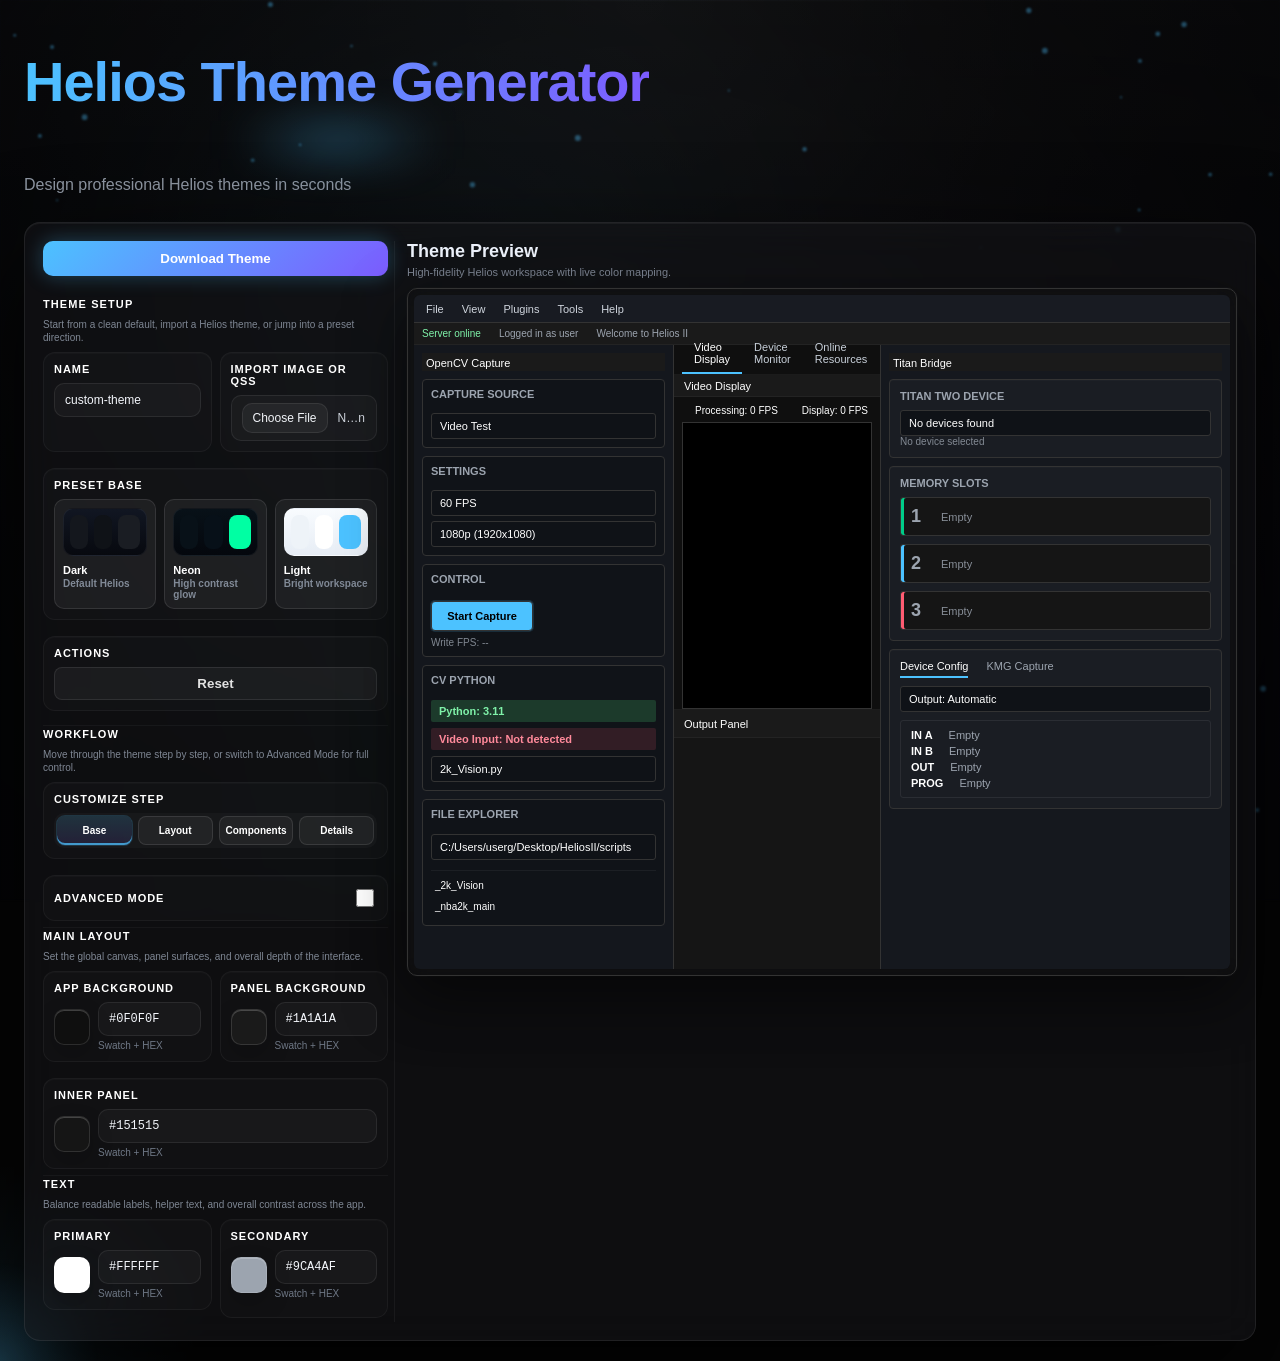
==== index.html @ c5863435 "v2" ====
<!DOCTYPE html>
<html lang="en">
  <head>
    <meta charset="UTF-8" />
    <meta name="viewport" content="width=device-width, initial-scale=1.0" />
    <title>Helios II Theme Generator</title>
    <link rel="stylesheet" href="./styles.css" />
  </head>
  <body>
    <div class="blobs">
      <div class="blob blob1"></div>
      <div class="blob blob2"></div>
      <div class="blob blob3"></div>
    </div>
    <canvas id="bg"></canvas>
    <div class="hero">
      <h1 class="main-title gradient-text">Helios Theme Generator</h1>
      <p class="subtitle hero-subtitle">Design professional Helios themes in seconds</p>
    </div>

    <div class="tool-container">
      <div class="tool-card">
        <div class="tool-layout">
          <aside class="sidebar">
            <div class="sidebar-header">
              <button id="download" class="download-btn" type="button">Download Theme</button>
            </div>

            <div class="controls">
          <section class="section setup">
            <h4>Theme Setup</h4>
            <p class="section-description">Start from a clean default, import a Helios theme, or jump into a preset direction.</p>
            <div class="section-controls">
              <div class="card">
                <label for="themeName">Name</label>
                <input type="text" id="themeName" placeholder="My Theme" />
              </div>
              <div class="card">
                <label for="qssUpload">Import Image or QSS</label>
                <input id="qssUpload" type="file" accept=".qss,.png,.jpg,.jpeg,image/png,image/jpeg" />
              </div>
              <div class="card full">
                <label>Preset Base</label>
                <div class="preset-grid">
                  <button class="preset preset-card" data-preset="dark" type="button">
                    <span class="preset-visual preset-dark">
                      <span></span><span></span><span></span>
                    </span>
                    <span class="preset-meta">
                      <strong>Dark</strong>
                      <small>Default Helios</small>
                    </span>
                  </button>
                  <button class="preset preset-card" data-preset="neon" type="button">
                    <span class="preset-visual preset-neon">
                      <span></span><span></span><span></span>
                    </span>
                    <span class="preset-meta">
                      <strong>Neon</strong>
                      <small>High contrast glow</small>
                    </span>
                  </button>
                  <button class="preset preset-card" data-preset="light" type="button">
                    <span class="preset-visual preset-light">
                      <span></span><span></span><span></span>
                    </span>
                    <span class="preset-meta">
                      <strong>Light</strong>
                      <small>Bright workspace</small>
                    </span>
                  </button>
                </div>
              </div>
              <div class="card full">
                <label>Actions</label>
                <button id="resetTheme" type="button">Reset</button>
              </div>
              <div class="card full palette-card is-hidden" id="palettePreviewCard">
                <label>Extracted Palette</label>
                <div class="palette-preview" id="palettePreview"></div>
              </div>
            </div>
          </section>

          <section class="section workflow">
            <h4>Workflow</h4>
            <p class="section-description">Move through the theme step by step, or switch to Advanced Mode for full control.</p>
            <div class="section-controls">
              <div class="card full">
                <label>Customize Step</label>
                <div class="step-tabs">
                  <button class="step-tab active" data-step="base" type="button">Base</button>
                  <button class="step-tab" data-step="layout" type="button">Layout</button>
                  <button class="step-tab" data-step="components" type="button">Components</button>
                  <button class="step-tab" data-step="details" type="button">Details</button>
                </div>
              </div>
              <div class="card full">
                <label class="toggle-label" for="advancedMode">
                  <span>Advanced Mode</span>
                  <input id="advancedMode" type="checkbox" />
                </label>
              </div>
            </div>
          </section>

          <section class="section base" data-step-group="base">
            <h4>Main Layout</h4>
            <p class="section-description">Set the global canvas, panel surfaces, and overall depth of the interface.</p>
            <div class="section-controls">
              <div class="card">
                <label for="app_bg">App Background</label>
                <input id="app_bg" type="color" data-key="app_bg" />
              </div>
              <div class="card">
                <label for="panel_bg">Panel Background</label>
                <input id="panel_bg" type="color" data-key="panel_bg" />
              </div>
              <div class="card full">
                <label for="panel_inner">Inner Panel</label>
                <input id="panel_inner" type="color" data-key="panel_inner" />
              </div>
            </div>
          </section>

          <section class="section import" data-step-group="layout">
            <h4>Top Bar</h4>
            <p class="section-description">Control the menu strip and the text tone users read first.</p>
            <div class="section-controls">
              <div class="card">
                <label for="menu_bg">Menu Background</label>
                <input id="menu_bg" type="color" data-key="menu_bg" />
              </div>
              <div class="card">
                <label for="menu_text">Menu Text</label>
                <input id="menu_text" type="color" data-key="menu_text" />
              </div>
            </div>
          </section>

          <section class="section accent" data-step-group="layout">
            <h4>Left Panel</h4>
            <p class="section-description">Tune the capture controls and utility column without changing the overall shell.</p>
            <div class="section-controls">
              <div class="card">
                <label for="left_bg">Background</label>
                <input id="left_bg" type="color" data-key="left_bg" />
              </div>
              <div class="card">
                <label for="left_section_bg">Section Background</label>
                <input id="left_section_bg" type="color" data-key="left_section_bg" />
              </div>
            </div>
          </section>

          <section class="section text" data-step-group="layout">
            <h4>Right Panel</h4>
            <p class="section-description">Refine card surfaces for device status, memory slots, and contextual panels.</p>
            <div class="section-controls">
              <div class="card">
                <label for="right_bg">Background</label>
                <input id="right_bg" type="color" data-key="right_bg" />
              </div>
              <div class="card">
                <label for="right_card_bg">Card Background</label>
                <input id="right_card_bg" type="color" data-key="right_card_bg" />
              </div>
            </div>
          </section>

          <section class="section borders" data-step-group="components">
            <h4>Tabs</h4>
            <p class="section-description">Define how the main workspace navigation behaves in idle and active states.</p>
            <div class="section-controls">
              <div class="card">
                <label for="tab_bg">Tab Background</label>
                <input id="tab_bg" type="color" data-key="tab_bg" />
              </div>
              <div class="card">
                <label for="tab_active">Active Tab</label>
                <input id="tab_active" type="color" data-key="tab_active" />
              </div>
              <div class="card full">
                <label for="tab_text">Tab Text</label>
                <input id="tab_text" type="color" data-key="tab_text" />
              </div>
            </div>
          </section>

          <section class="section theme" data-step-group="components">
            <h4>Inputs</h4>
            <p class="section-description">Style editable fields and their borders for clear hierarchy and focus.</p>
            <div class="section-controls">
              <div class="card">
                <label for="input_bg">Background</label>
                <input id="input_bg" type="color" data-key="input_bg" />
              </div>
              <div class="card">
                <label for="input_border">Border</label>
                <input id="input_border" type="color" data-key="input_border" />
              </div>
            </div>
          </section>

          <section class="section presets" data-step-group="components">
            <h4>Buttons</h4>
            <p class="section-description">Choose the primary action tone and the hover behavior users notice immediately.</p>
            <div class="section-controls">
              <div class="card">
                <label for="button_bg">Button</label>
                <input id="button_bg" type="color" data-key="button_bg" />
              </div>
              <div class="card">
                <label for="button_hover">Hover</label>
                <input id="button_hover" type="color" data-key="button_hover" />
              </div>
            </div>
          </section>

          <section class="section base" data-step-group="base">
            <h4>Text</h4>
            <p class="section-description">Balance readable labels, helper text, and overall contrast across the app.</p>
            <div class="section-controls">
              <div class="card">
                <label for="text_primary">Primary</label>
                <input id="text_primary" type="color" data-key="text_primary" />
              </div>
              <div class="card">
                <label for="text_secondary">Secondary</label>
                <input id="text_secondary" type="color" data-key="text_secondary" />
              </div>
            </div>
          </section>

          <section class="section accent" data-step-group="details">
            <h4>Status</h4>
            <p class="section-description">Set positive and warning tones for active slots, states, and system feedback.</p>
            <div class="section-controls">
              <div class="card">
                <label for="success">Success</label>
                <input id="success" type="color" data-key="success" />
              </div>
              <div class="card">
                <label for="error">Error</label>
                <input id="error" type="color" data-key="error" />
              </div>
            </div>
          </section>

          <section class="section text" data-step-group="details">
            <h4>Accent</h4>
            <p class="section-description">Drive the system glow and active emphasis with one shared accent color.</p>
            <div class="section-controls">
              <div class="card full">
                <label for="accent">Accent</label>
                <input id="accent" type="color" data-key="accent" />
              </div>
            </div>
          </section>
            </div>
          </aside>

          <main class="preview">
            <div class="workspace" id="preview">
              <div class="workspace-inner">
                <div class="workspace-header">
                  <h2>Theme Preview</h2>
                  <p>High-fidelity Helios workspace with live color mapping.</p>
                </div>

                <section class="preview-card">
                  <div class="helios-app">
                    <div class="menu-bar">
                      <div class="menu-items">
                        <span>File</span>
                        <span>View</span>
                        <span>Plugins</span>
                        <span>Tools</span>
                        <span>Help</span>
                      </div>
                    </div>

                    <div class="status-strip">
                      <span class="status-online">Server online</span>
                      <span>Logged in as user</span>
                      <span>Welcome to Helios II</span>
                    </div>

                    <div class="helios-body">
                      <div class="left-panel">
                        <div class="panel-title">OpenCV Capture</div>

                        <div class="section-block">
                          <label>Capture Source</label>
                          <div class="input">Video Test</div>
                        </div>

                        <div class="section-block">
                          <label>Settings</label>
                          <div class="input">60 FPS</div>
                          <div class="input">1080p (1920x1080)</div>
                        </div>

                        <div class="section-block compact-block">
                          <label>Control</label>
                          <button class="btn" type="button">Start Capture</button>
                          <div class="meta-line">Write FPS: --</div>
                        </div>

                        <div class="section-block compact-block">
                          <label>CV Python</label>
                          <div class="status-badge success-badge">Python: 3.11</div>
                          <div class="status-badge error-badge">Video Input: Not detected</div>
                          <div class="input">2k_Vision.py</div>
                        </div>

                        <div class="section-block compact-block">
                          <label>File Explorer</label>
                          <div class="input">C:/Users/userg/Desktop/HeliosII/scripts</div>
                          <div class="file-list">
                            <div class="file-item">_2k_Vision</div>
                            <div class="file-item">_nba2k_main</div>
                          </div>
                        </div>
                      </div>

                      <div class="center-panel">
                        <div class="tabs">
                          <div class="tab active">Video Display</div>
                          <div class="tab">Device Monitor</div>
                          <div class="tab">Online Resources</div>
                        </div>

                        <div class="workspace-mode">Video Display</div>

                        <div class="center-stack">
                          <div class="display-area">
                            <div class="display-metrics">
                              <span>Processing: 0 FPS</span>
                              <span>Display: 0 FPS</span>
                            </div>
                            <div class="display-canvas"></div>
                          </div>

                          <div class="output-panel">
                            <div class="output-header">Output Panel</div>
                            <div class="output-body"></div>
                          </div>
                        </div>
                      </div>

                      <div class="right-panel">
                        <div class="panel-title">Titan Bridge</div>

                        <div class="card preview-card-block bridge-card">
                          <label>Titan Two Device</label>
                          <div class="input">No devices found</div>
                          <div class="meta-line">No device selected</div>
                        </div>

                        <div class="card preview-card-block memory-card">
                          <label>Memory Slots</label>
                          <div class="slot"><strong>1</strong><span>Empty</span></div>
                          <div class="slot"><strong>2</strong><span>Empty</span></div>
                          <div class="slot"><strong>3</strong><span>Empty</span></div>
                        </div>

                        <div class="card preview-card-block config-card">
                          <div class="subtabs">
                            <span class="subtab active-subtab">Device Config</span>
                            <span class="subtab">KMG Capture</span>
                          </div>
                          <div class="input">Output: Automatic</div>
                          <div class="usb-card">
                            <div class="usb-row"><strong>IN A</strong><span>Empty</span></div>
                            <div class="usb-row"><strong>IN B</strong><span>Empty</span></div>
                            <div class="usb-row"><strong>OUT</strong><span>Empty</span></div>
                            <div class="usb-row"><strong>PROG</strong><span>Empty</span></div>
                          </div>
                        </div>
                      </div>
                    </div>
                  </div>
                </section>
              </div>
            </div>
          </main>
        </div>
      </div>
    </div>
    <div id="toast">Theme Exported ✅</div>

    <script src="./app.js"></script>
  </body>
</html>
---- styles.css ----
@font-face {
  font-family: "Basique";
  src: url("./Basique.woff2") format("woff2");
  font-weight: normal;
  font-style: normal;
}

:root {
  --accent: #4cc2ff;
  --tool-height: calc(100vh - 160px);
}

* {
  box-sizing: border-box;
  transition: all 0.2s ease;
}

html {
  scrollbar-width: thin;
  scrollbar-color: rgba(255, 255, 255, 0.14) transparent;
}

body::-webkit-scrollbar {
  width: 8px;
}

body::-webkit-scrollbar-track {
  background: transparent;
}

body::-webkit-scrollbar-thumb {
  background: rgba(255, 255, 255, 0.12);
  border-radius: 999px;
}

body {
  margin: 0;
  font-family: Inter, "Segoe UI", sans-serif;
  background: radial-gradient(circle at top, #0d0f14, #050507);
  color: #ffffff;
  min-height: 100vh;
  overflow-x: hidden;
  overflow-y: auto;
}

body::before {
  content: "";
  position: fixed;
  inset: 0;
  background: linear-gradient(180deg, rgba(255, 255, 255, 0.02), transparent 28%);
  pointer-events: none;
  z-index: -3;
}

body::after {
  content: "";
  position: fixed;
  inset: 0;
  background:
    radial-gradient(circle at center, transparent 42%, rgba(3, 5, 10, 0.28) 100%),
    radial-gradient(circle at top, rgba(255, 255, 255, 0.03), transparent 36%);
  pointer-events: none;
  z-index: -3;
}

.blobs {
  position: fixed;
  top: 0;
  left: 0;
  width: 100%;
  height: 100%;
  z-index: -2;
  overflow: hidden;
}

.blob {
  position: absolute;
  width: 400px;
  height: 400px;
  border-radius: 50%;
  filter: blur(160px);
  opacity: 0.2;
  mix-blend-mode: screen;
}

.blob1 {
  background: var(--accent);
  top: 10%;
  left: 20%;
  animation: float 18s ease-in-out infinite, pulse 12s ease-in-out infinite;
}

.blob2 {
  background: #7c5cff;
  top: 50%;
  left: 60%;
  animation: float 22s ease-in-out infinite, pulse 14s ease-in-out infinite;
}

.blob3 {
  background: #00ffa3;
  top: 70%;
  left: 30%;
  animation: float 26s ease-in-out infinite, pulse 16s ease-in-out infinite;
}

#bg {
  position: fixed;
  top: 0;
  left: 0;
  width: 100%;
  height: 100%;
  z-index: -1;
  background: #050507;
  filter: blur(1px);
  opacity: 0.6;
}

@keyframes float {
  0% {
    transform: translate(0px, 0px) scale(1);
  }
  50% {
    transform: translate(50px, -40px) scale(1.1);
  }
  100% {
    transform: translate(0px, 0px) scale(1);
  }
}

@keyframes pulse {
  0%,
  100% {
    opacity: 0.16;
  }
  50% {
    opacity: 0.24;
  }
}

.hero {
  text-align: left;
  max-width: none;
  margin: 0;
  padding: 54px 24px 16px;
}

.hero-subtitle {
  max-width: 620px;
  margin: 12px 0 0;
  color: #8f97a3;
  font-size: 16px;
  line-height: 1.65;
}

.tool-container {
  display: flex;
  justify-content: flex-start;
  padding: 8px 24px 20px;
}

.tool-card {
  width: calc(100vw - 48px);
  min-height: var(--tool-height);
  max-height: none;
  border-radius: 16px;
  background: rgba(20, 20, 24, 0.6);
  border: 1px solid rgba(255, 255, 255, 0.08);
  box-shadow:
    0 40px 100px rgba(0, 0, 0, 0.8),
    inset 0 1px 0 rgba(255, 255, 255, 0.05);
  backdrop-filter: blur(20px);
  padding: 18px;
  animation: fadeIn 0.8s ease;
  overflow: visible;
}

.tool-layout {
  display: grid;
  grid-template-columns: 352px 1fr;
  gap: 12px;
  height: 100%;
  align-items: stretch;
}

.sidebar {
  min-width: 0;
  padding: 0 6px 0 0;
  background: transparent;
  border-right: 1px solid rgba(255, 255, 255, 0.05);
  display: flex;
  flex-direction: column;
  gap: 10px;
  transition: opacity 0.25s ease;
  min-height: 0;
  overflow: visible;
  padding-bottom: 4px;
}

.controls {
  display: grid;
  grid-template-columns: 1fr 1fr;
  gap: 6px;
  align-content: start;
  min-height: 0;
  grid-auto-rows: min-content;
}

.section {
  display: flex;
  flex-direction: column;
  grid-column: span 2;
  margin-bottom: 0;
  animation: sectionEnter 0.22s ease;
  padding-top: 2px;
  border-top: 1px solid rgba(255, 255, 255, 0.045);
}

.section:first-child {
  border-top: none;
  padding-top: 0;
}

.section h4 {
  margin: 0 0 8px;
  font-size: 11px;
  font-weight: 600;
  text-transform: uppercase;
  letter-spacing: 0.1em;
  color: #ffffff;
}

.section-description {
  margin: 0 0 8px;
  color: #7f8794;
  font-size: 10px;
  line-height: 1.3;
}

.section.import h4 {
  color: #ffffff;
}

.section.base h4 {
  color: #ffffff;
}

.section.accent h4 {
  color: #ffffff;
}

.section.text h4 {
  color: #ffffff;
}

.section.borders h4 {
  color: #ffffff;
}

.section.theme h4 {
  color: #ffffff;
}

.section.presets h4 {
  color: #ffffff;
}

.section.setup h4 {
  color: #ffffff;
}

.section.workflow h4 {
  color: #ffffff;
}

.card {
  position: relative;
  background: rgba(255, 255, 255, 0.02);
  border: 1px solid rgba(255, 255, 255, 0.045);
  border-radius: 12px;
  padding: 10px;
  margin-bottom: 8px;
  overflow: hidden;
  box-shadow: inset 0 1px 0 rgba(255, 255, 255, 0.02);
}

.card::after {
  content: "";
  position: absolute;
  inset: 0;
  border-radius: inherit;
  background: radial-gradient(
    circle at var(--x, 50%) var(--y, 50%),
    rgba(76, 194, 255, 0.15),
    transparent 60%
  );
  opacity: 0;
  transition: opacity 0.3s ease;
  pointer-events: none;
}

.card.full {
  grid-column: span 2;
}

.section .card:last-child {
  margin-bottom: 0;
}

.section.is-hidden {
  display: none;
}

.palette-card {
  opacity: 1;
  transform: translateY(0);
}

.palette-card.is-hidden {
  display: none;
}

.palette-card.is-visible {
  animation: paletteReveal 0.28s ease;
}

.tool-card.is-advanced .controls {
  gap: 5px;
}

.tool-card.is-advanced .section {
  grid-column: span 1;
}

.tool-card.is-advanced .section.setup,
.tool-card.is-advanced .section.workflow {
  grid-column: span 2;
}

.tool-card.is-advanced .section-description {
  display: none;
}

.tool-card.is-advanced .section-controls {
  grid-template-columns: 1fr 1fr;
  gap: 5px;
}

.tool-card.is-advanced .card {
  padding: 9px;
  margin-bottom: 8px;
}

.card:hover {
  transform: translateY(-2px);
  border-color: rgba(76, 194, 255, 0.24);
  box-shadow: 0 10px 22px rgba(0, 0, 0, 0.26);
}

.card:hover::after {
  opacity: 1;
}

label {
  display: block;
  margin-bottom: 8px;
  font-size: 11px;
  color: #ffffff;
  font-weight: 600;
  letter-spacing: 0.09em;
  text-transform: uppercase;
}

input[type="color"] {
  position: absolute;
  width: 1px;
  height: 1px;
  opacity: 0;
  pointer-events: none;
}

input[type="text"] {
  width: 100%;
  height: 34px;
  padding: 7px 10px;
  border-radius: 10px;
  border: 1px solid rgba(255, 255, 255, 0.08);
  background: rgba(255, 255, 255, 0.03);
  color: #f3f6fb;
  font-size: 12px;
  outline: none;
}

input[type="text"]::placeholder {
  color: #7c8491;
}

input:focus {
  outline: none;
  border-color: var(--accent);
  box-shadow: 0 0 0 1px rgba(76, 194, 255, 0.2), 0 0 10px rgba(76, 194, 255, 0.12);
}

input[type="file"] {
  width: 100%;
  padding: 7px 10px;
  background: rgba(255, 255, 255, 0.03);
  border: 1px solid rgba(255, 255, 255, 0.08);
  border-radius: 10px;
  color: #d1d6de;
  font-size: 12px;
}

input[type="file"]::file-selector-button {
  margin-right: 10px;
  padding: 7px 10px;
  border: 1px solid rgba(255, 255, 255, 0.08);
  border-radius: 10px;
  background: rgba(255, 255, 255, 0.05);
  color: #f1f4f8;
  cursor: pointer;
}

.color-control {
  display: grid;
  grid-template-columns: 36px minmax(0, 1fr);
  gap: 8px;
  align-items: center;
  min-height: 36px;
}

.color-trigger {
  width: 36px;
  height: 36px;
  border-radius: 10px;
  border: 1px solid rgba(255, 255, 255, 0.12);
  background: var(--swatch, #ffffff);
  box-shadow:
    inset 0 1px 0 rgba(255, 255, 255, 0.2),
    0 10px 24px rgba(0, 0, 0, 0.2);
}

.color-trigger:hover {
  transform: translateY(-1px) scale(1.03);
  box-shadow:
    inset 0 1px 0 rgba(255, 255, 255, 0.24),
    0 0 0 1px rgba(76, 194, 255, 0.22),
    0 12px 30px rgba(0, 0, 0, 0.28);
}

.color-meta {
  min-width: 0;
}

.color-hex {
  width: 100%;
  height: 34px;
  padding: 7px 10px;
  border-radius: 10px;
  border: 1px solid rgba(255, 255, 255, 0.08);
  background: rgba(255, 255, 255, 0.03);
  color: #eff3f8;
  font-size: 12px;
  font-family: "Segoe UI", monospace;
  text-transform: uppercase;
}

.color-note {
  margin-top: 4px;
  color: #6f7886;
  font-size: 10px;
}

.palette-preview {
  display: flex;
  gap: 8px;
  flex-wrap: wrap;
}

.palette-swatch {
  width: 34px;
  height: 34px;
  border-radius: 10px;
  border: 1px solid rgba(255, 255, 255, 0.1);
  box-shadow: inset 0 1px 0 rgba(255, 255, 255, 0.18);
}

.palette-swatch.accent-swatch {
  box-shadow:
    inset 0 1px 0 rgba(255, 255, 255, 0.24),
    0 0 0 1px rgba(76, 194, 255, 0.26),
    0 0 18px rgba(76, 194, 255, 0.24);
  animation: accentPulse 0.9s ease;
}

button {
  width: 100%;
  padding: 10px;
  background: rgba(255, 255, 255, 0.05);
  border: 1px solid rgba(255, 255, 255, 0.1);
  color: #ffffff;
  border-radius: 8px;
  font-weight: 600;
  cursor: pointer;
  position: relative;
  overflow: hidden;
  transition: transform 0.2s ease, box-shadow 0.2s ease, border-color 0.2s ease, filter 0.2s ease;
}

button::before {
  content: "";
  position: absolute;
  inset: 0;
  background: linear-gradient(120deg, transparent, rgba(255, 255, 255, 0.2), transparent);
  opacity: 0;
  transition: opacity 0.3s;
}

button:hover {
  border-color: var(--accent);
  box-shadow: 0 0 0 1px rgba(76, 194, 255, 0.12), 0 8px 18px rgba(0, 0, 0, 0.18);
  transform: translateY(-1px) scale(1.02);
}

button:hover::before {
  opacity: 1;
}

button:active {
  transform: scale(0.97);
}

.preset-grid {
  display: grid;
  grid-template-columns: repeat(3, minmax(0, 1fr));
  gap: 8px;
}

.step-tabs {
  display: grid;
  grid-template-columns: repeat(4, 1fr);
  gap: 6px;
  padding: 3px;
  border-radius: 10px;
  background: rgba(255, 255, 255, 0.025);
}

.step-tab {
  padding: 8px 6px;
  font-size: 10px;
  border-radius: 8px;
}

.step-tab.active {
  background: linear-gradient(180deg, rgba(76, 194, 255, 0.16), rgba(124, 92, 255, 0.12));
  border-color: rgba(76, 194, 255, 0.42);
  box-shadow:
    inset 0 -2px 0 rgba(76, 194, 255, 0.75),
    0 0 0 1px rgba(76, 194, 255, 0.18);
}

.toggle-label {
  display: flex;
  align-items: center;
  justify-content: space-between;
  gap: 12px;
  margin-bottom: 0;
}

.toggle-label input {
  width: 18px;
  height: 18px;
  accent-color: var(--accent);
}

#resetTheme {
  padding: 8px;
  opacity: 0.88;
}

.preset {
  flex: 1;
  padding: 8px;
  border-radius: 10px;
  background: rgba(255, 255, 255, 0.05);
  border: 1px solid rgba(255, 255, 255, 0.1);
  cursor: pointer;
}

.preset:hover {
  transform: scale(1.05);
  border-color: var(--accent);
}

.preset-card {
  display: flex;
  flex-direction: column;
  align-items: stretch;
  gap: 8px;
  text-align: left;
}

.preset-visual {
  display: grid;
  grid-template-columns: 18px 1fr 22px;
  gap: 6px;
  width: 100%;
  height: 48px;
  border-radius: 10px;
  padding: 6px;
  border: 1px solid rgba(255, 255, 255, 0.06);
  overflow: hidden;
}

.preset-visual span {
  border-radius: 8px;
}

.preset-dark {
  background: linear-gradient(180deg, #111622, #07090f);
}

.preset-dark span:nth-child(1) {
  background: #14171d;
}

.preset-dark span:nth-child(2) {
  background: #0f1217;
}

.preset-dark span:nth-child(3) {
  background: #1a1d23;
}

.preset-neon {
  background: linear-gradient(180deg, #081118, #04070d);
}

.preset-neon span:nth-child(1) {
  background: #081118;
}

.preset-neon span:nth-child(2) {
  background: #071018;
}

.preset-neon span:nth-child(3) {
  background: #00ffa3;
}

.preset-light {
  background: linear-gradient(180deg, #f8fbfe, #e7edf5);
}

.preset-light span:nth-child(1) {
  background: #eef3f8;
}

.preset-light span:nth-child(2) {
  background: #ffffff;
}

.preset-light span:nth-child(3) {
  background: #4cc2ff;
}

.preset-meta {
  display: flex;
  flex-direction: column;
  gap: 2px;
}

.preset-meta strong {
  font-size: 11px;
}

.preset-meta small {
  color: #818a97;
  font-size: 10px;
}

.sidebar-header {
  margin-bottom: 12px;
}

.download-btn {
  width: 100%;
  padding: 10px;
  border-radius: 10px;
  background: linear-gradient(135deg, rgba(76, 194, 255, 0.96), rgba(124, 92, 255, 0.94));
  color: #ffffff;
  font-weight: 600;
  border: none;
  cursor: pointer;
  box-shadow: 0 0 18px rgba(76, 194, 255, 0.24);
  position: relative;
}

.download-btn::before {
  content: "";
  position: absolute;
  inset: 0;
  border-radius: inherit;
  background: linear-gradient(120deg, transparent, rgba(255, 255, 255, 0.3), transparent);
  opacity: 0;
  transition: opacity 0.3s ease;
}

.download-btn::after {
  content: "";
  position: absolute;
  inset: -2px;
  background: linear-gradient(135deg, #4cc2ff, #7c5cff);
  filter: blur(12px);
  opacity: 0.4;
  z-index: -1;
}

.download-btn:hover {
  filter: brightness(1.1);
  box-shadow: 0 0 26px rgba(76, 194, 255, 0.32);
}

.download-btn:hover::before {
  opacity: 1;
}

#toast {
  position: fixed;
  right: 20px;
  bottom: 20px;
  padding: 12px 16px;
  border-radius: 12px;
  background: rgba(17, 17, 20, 0.9);
  border: 1px solid rgba(255, 255, 255, 0.1);
  color: #ffffff;
  opacity: 0;
  transform: translateY(8px) scale(0.98);
  pointer-events: none;
  z-index: 20;
  box-shadow: 0 10px 35px rgba(0, 0, 0, 0.4);
}

.cursor-glow {
  position: fixed;
  width: 200px;
  height: 200px;
  background: radial-gradient(circle, var(--accent) 0%, transparent 70%);
  opacity: 0.2;
  pointer-events: none;
  transform: translate(-50%, -50%);
  z-index: -1;
}

.spotlight {
  position: fixed;
  width: 400px;
  height: 400px;
  background: radial-gradient(circle, rgba(76, 194, 255, 0.1), transparent 70%);
  pointer-events: none;
  transform: translate(-50%, -50%);
  z-index: -1;
  mix-blend-mode: screen;
}

.main-title {
  margin: 0;
  font-family: "Basique", sans-serif;
  position: relative;
  display: inline-block;
  font-size: 56px;
  font-weight: 700;
  letter-spacing: -1px;
  line-height: 1;
  animation: fadeUp 0.8s ease;
}

.main-title::after {
  content: "";
  display: block;
  width: 200px;
  height: 40px;
  margin: 10px auto 0;
  background: radial-gradient(circle, rgba(76, 194, 255, 0.3), transparent);
  filter: blur(20px);
}

.gradient-text {
  background: linear-gradient(90deg, #4cc2ff, #7c5cff, #00ffa3, #4cc2ff);
  background-size: 300%;
  animation: gradientMove 6s linear infinite;
  -webkit-background-clip: text;
  -webkit-text-fill-color: transparent;
  background-clip: text;
  color: transparent;
}

@keyframes gradientMove {
  0% {
    background-position: 0%;
  }
  100% {
    background-position: 300%;
  }
}

.workspace {
  display: flex;
  justify-content: center;
  align-items: flex-start;
  padding: 0;
  height: auto;
}

.section-controls {
  display: grid;
  grid-template-columns: 1fr 1fr;
  gap: 8px;
}

.preview {
  min-width: 0;
  padding: 0 0 0 0;
  position: sticky;
  top: 24px;
  align-self: start;
  transition: opacity 0.25s ease;
  height: fit-content;
  min-height: 0;
}

.workspace-inner {
  width: 100%;
  height: auto;
}

.workspace-header {
  margin-bottom: 10px;
}

.workspace-header h2 {
  margin: 0;
  font-size: 18px;
  font-weight: 600;
  color: #edf2fb;
}

.workspace-header p {
  margin: 4px 0 0;
  color: #7f8795;
  font-size: 11px;
}

.preview-card {
  width: 100%;
  max-width: none;
  height: calc(100vh - 212px);
  min-height: 0;
  background: rgba(255, 255, 255, 0.02);
  border: 1px solid rgba(255, 255, 255, 0.06);
  border-radius: 10px;
  padding: 6px;
  box-shadow: 0 28px 68px rgba(0, 0, 0, 0.46), inset 0 0 0 1px rgba(255, 255, 255, 0.03);
  backdrop-filter: blur(12px);
  animation: floatCard 6s ease-in-out infinite;
  overflow: hidden;
}

.tool-card.is-hovering-sidebar .preview {
  opacity: 0.68;
}

.tool-card.is-hovering-preview .sidebar {
  opacity: 0.42;
}

.helios-app {
  display: flex;
  flex-direction: column;
  border-radius: 6px;
  overflow: hidden;
  min-height: 100%;
  height: 100%;
  transform: none;
  transform-origin: top center;
}

.menu-bar {
  height: 28px;
  display: flex;
  align-items: center;
  justify-content: flex-start;
  padding: 0 8px;
  font-size: 11px;
  border-bottom: 1px solid rgba(255, 255, 255, 0.05);
}

.menu-items {
  display: flex;
  gap: 10px;
  color: #98a0aa;
}

.menu-items span {
  border-radius: 3px;
  padding: 2px 4px;
}

.status-strip {
  height: 22px;
  display: flex;
  align-items: center;
  gap: 18px;
  padding: 0 8px;
  font-size: 10px;
  border-bottom: 1px solid rgba(255, 255, 255, 0.04);
}

.status-online {
  color: #7ff2a9;
}

.helios-body {
  display: grid;
  grid-template-columns: 260px minmax(0, 1fr) 350px;
  flex: 1;
  min-height: 0;
}

.left-panel,
.right-panel {
  width: auto;
  padding: 8px;
  display: flex;
  flex-direction: column;
  gap: 8px;
}

.center-panel {
  flex: 1;
  display: flex;
  flex-direction: column;
  min-width: 0;
  padding: 0;
}

.panel-title {
  font-size: 11px;
  padding: 4px 4px 2px;
  color: #d9dde3;
}

.section-block {
  display: flex;
  flex-direction: column;
  gap: 5px;
  transition: transform 0.2s ease, box-shadow 0.2s ease;
  border: 1px solid rgba(255, 255, 255, 0.07);
  border-radius: 4px;
  padding: 7px 7px 8px;
}

.section-block:hover {
  transform: translateY(-1px);
  box-shadow: 0 8px 18px rgba(0, 0, 0, 0.14);
}

.section-block label,
.preview-card-block label {
  font-size: 11px;
  letter-spacing: 0;
}

.preview-card-block {
  margin-bottom: 0;
  border-radius: 4px;
}

.compact-block {
  gap: 6px;
}

.tabs {
  display: flex;
  gap: 0;
  padding: 0 8px;
  margin-bottom: 0;
  height: 30px;
  align-items: end;
  border-bottom: 1px solid rgba(255, 255, 255, 0.05);
}

.tab {
  padding: 6px 12px 7px;
  border-radius: 0;
  border: none;
  font-size: 11px;
  border-bottom: 2px solid transparent;
}

.workspace-mode {
  height: 22px;
  display: flex;
  align-items: center;
  padding: 0 10px;
  font-size: 11px;
  border-bottom: 1px solid rgba(255, 255, 255, 0.04);
}

.center-stack {
  display: grid;
  grid-template-rows: minmax(0, 1fr) 260px;
  flex: 1;
  min-height: 0;
}

.display-area {
  margin: 0;
  border-radius: 0;
  background: transparent;
  border: none;
  padding: 8px 8px 0;
  display: flex;
  flex-direction: column;
  gap: 4px;
  min-height: 0;
}

.display-metrics {
  display: flex;
  justify-content: flex-end;
  gap: 24px;
  font-size: 10px;
  padding: 0 4px 2px;
}

.display-canvas {
  flex: 1;
  min-height: 0;
  border: 1px solid rgba(255, 255, 255, 0.06);
  background: #000000 !important;
}

.file-list {
  margin-top: 4px;
  border-top: 1px solid rgba(255, 255, 255, 0.05);
  padding-top: 4px;
}

.file-item {
  padding: 5px 4px;
  font-size: 10px;
  border-radius: 3px;
}

.file-item:hover {
  background: rgba(255, 255, 255, 0.04);
}

.output-panel {
  border-top: 1px solid rgba(255, 255, 255, 0.06);
  display: grid;
  grid-template-rows: 28px minmax(0, 1fr);
  min-height: 0;
}

.output-header {
  display: flex;
  align-items: center;
  padding: 0 10px;
  font-size: 11px;
  border-bottom: 1px solid rgba(255, 255, 255, 0.04);
}

.output-body {
  background: rgba(255, 255, 255, 0.045);
}

.panel {
  background: rgba(255, 255, 255, 0.03);
  border: 1px solid rgba(255, 255, 255, 0.08);
  border-radius: 10px;
  padding: 18px;
}

.panel h3 {
  margin: 0 0 10px;
  font-size: 1rem;
}

.muted {
  color: #98a0aa;
}

.btn {
  width: auto;
  margin-top: 2px;
  display: inline-flex;
  align-items: center;
  justify-content: center;
  align-self: flex-start;
  min-width: 102px;
  padding: 8px 12px;
  border-radius: 4px;
  font-size: 11px;
}

.input {
  display: block;
  width: 100%;
  margin-top: 0;
  padding: 6px 8px;
  border-radius: 3px;
  outline: none;
  font-size: 11px;
}

.slot {
  padding: 8px 10px;
  border-radius: 3px;
  font-size: 11px;
  margin-top: 8px;
  border: 1px solid rgba(255, 255, 255, 0.05);
  display: flex;
  align-items: center;
  gap: 12px;
}

.slot strong {
  font-size: 18px;
  min-width: 18px;
}

.slot span {
  opacity: 0.85;
}

.meta-line {
  font-size: 10px;
  opacity: 0.8;
}

.status-badge {
  padding: 5px 8px;
  border-radius: 2px;
  font-size: 11px;
  font-weight: 600;
}

.success-badge {
  background: rgba(86, 230, 129, 0.18);
  color: #7ff2a9;
}

.error-badge {
  background: rgba(255, 92, 114, 0.14);
  color: #ff8a9b;
}

.subtabs {
  display: flex;
  gap: 18px;
  margin-bottom: 8px;
  font-size: 11px;
}

.subtab {
  padding-bottom: 4px;
  border-bottom: 2px solid transparent;
  cursor: default;
}

.active-subtab {
  border-bottom-color: var(--accent);
}

.usb-card {
  margin-top: 8px;
  border: 1px solid rgba(255, 255, 255, 0.07);
  border-radius: 3px;
  padding: 8px 10px;
}

.usb-row {
  display: flex;
  gap: 16px;
  font-size: 11px;
  margin-bottom: 4px;
}

.usb-row:last-child {
  margin-bottom: 0;
}

.active {
  background: transparent;
  border: none;
}

@keyframes floatCard {
  0% {
    transform: translateY(0px);
  }
  50% {
    transform: translateY(-6px);
  }
  100% {
    transform: translateY(0px);
  }
}

@keyframes fadeUp {
  from {
    opacity: 0;
    transform: translateY(20px);
  }
  to {
    opacity: 1;
    transform: translateY(0);
  }
}

@keyframes fadeIn {
  from {
    opacity: 0;
    transform: translateY(30px);
  }
  to {
    opacity: 1;
    transform: translateY(0);
  }
}

@keyframes sectionEnter {
  from {
    opacity: 0;
    transform: translateY(8px);
  }
  to {
    opacity: 1;
    transform: translateY(0);
  }
}

@keyframes paletteReveal {
  from {
    opacity: 0;
    transform: translateY(8px);
  }
  to {
    opacity: 1;
    transform: translateY(0);
  }
}

@keyframes accentPulse {
  0% {
    box-shadow:
      inset 0 1px 0 rgba(255, 255, 255, 0.24),
      0 0 0 1px rgba(76, 194, 255, 0.18),
      0 0 0 rgba(76, 194, 255, 0);
  }
  100% {
    box-shadow:
      inset 0 1px 0 rgba(255, 255, 255, 0.24),
      0 0 0 1px rgba(76, 194, 255, 0.26),
      0 0 18px rgba(76, 194, 255, 0.24);
  }
}

@media (max-width: 1080px) {
  :root {
    --tool-height: auto;
  }

  .tool-container {
    padding: 18px 18px 36px;
  }

  .tool-card {
    width: 100%;
    min-height: auto;
    max-height: none;
    padding: 18px;
  }

  .tool-layout {
    grid-template-columns: 1fr;
    gap: 20px;
  }

  .preview {
    position: static;
    top: auto;
  }

  .sidebar {
    border-right: none;
    border-bottom: 1px solid rgba(255, 255, 255, 0.05);
    padding-bottom: 20px;
    overflow: visible;
  }

  .workspace {
    padding: 0;
    height: auto;
  }

  .preview-card {
    height: auto;
    min-height: 600px;
  }

  .controls {
    grid-template-columns: 1fr 1fr;
  }

  .helios-body {
    grid-template-columns: 1fr;
  }

  .center-stack {
    grid-template-rows: minmax(360px, 1fr) 220px;
  }
}

@media (max-width: 720px) {
  .hero {
    padding: 42px 16px 14px;
  }

  .main-title {
    font-size: 34px;
  }

  .hero-subtitle {
    font-size: 14px;
  }

  .tool-container {
    padding: 12px 12px 28px;
  }

  .preset-grid {
    grid-template-columns: 1fr;
  }

  .controls,
  .section-controls {
    grid-template-columns: 1fr;
  }

  .step-tabs {
    grid-template-columns: 1fr 1fr;
  }

  .section,
  .card.full {
    grid-column: span 1;
  }

  .helios-app {
    transform: none;
  }

  .helios-body {
    grid-template-columns: 1fr;
    min-height: auto;
    height: auto;
  }

  .left-panel,
  .right-panel {
    width: 100%;
  }

  .preview-card {
    animation: none;
  }

}
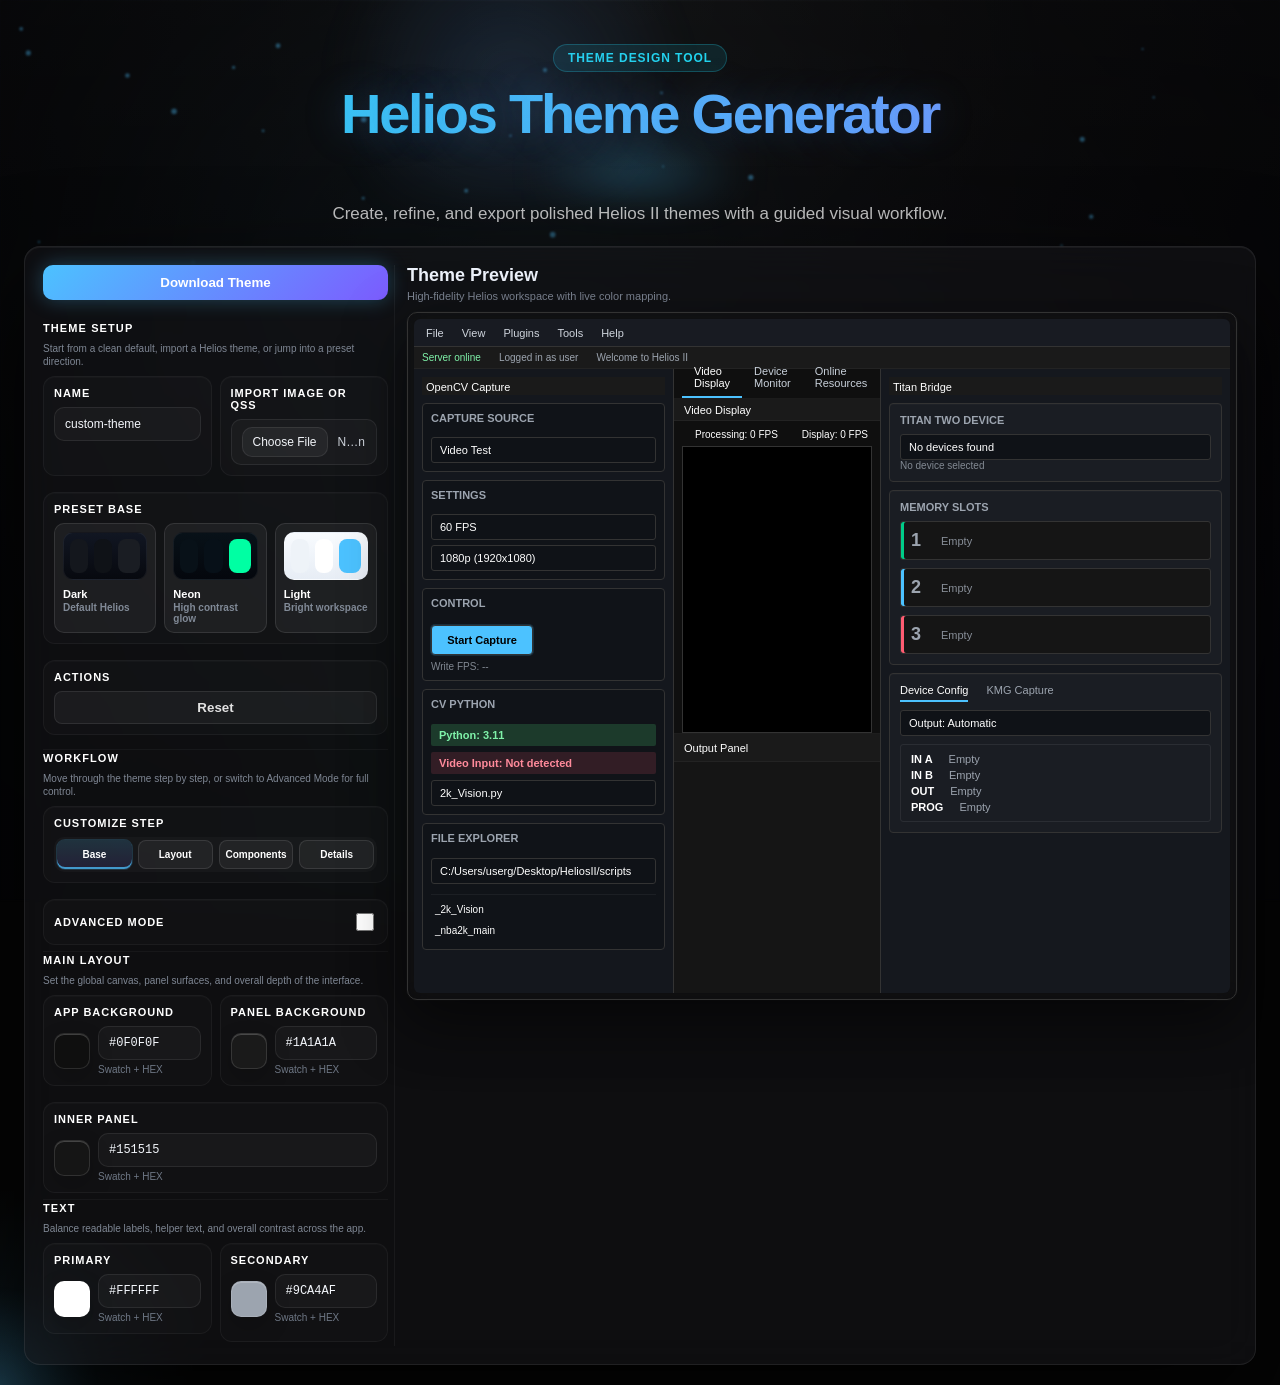
==== commit 797a5b7b: "edittt" ====
--- a/index.html
+++ b/index.html
@@ -14,8 +14,9 @@
     </div>
     <canvas id="bg"></canvas>
     <div class="hero">
+      <div class="hero-badge">Theme Design Tool</div>
       <h1 class="main-title gradient-text">Helios Theme Generator</h1>
-      <p class="subtitle hero-subtitle">Design professional Helios themes in seconds</p>
+      <p class="subtitle hero-subtitle">Create, refine, and export polished Helios II themes with a guided visual workflow.</p>
     </div>
 
     <div class="tool-container">
--- a/styles.css
+++ b/styles.css
@@ -61,6 +61,15 @@
     radial-gradient(circle at top, rgba(255, 255, 255, 0.03), transparent 36%);
   pointer-events: none;
   z-index: -3;
+}
+
+body {
+  background-image:
+    linear-gradient(rgba(255, 255, 255, 0.035) 1px, transparent 1px),
+    linear-gradient(90deg, rgba(255, 255, 255, 0.035) 1px, transparent 1px),
+    radial-gradient(circle at top, #0d0f14, #050507);
+  background-size: 140px 140px, 140px 140px, auto;
+  background-position: 0 0, 0 0, center;
 }
 
 .blobs {
@@ -139,18 +148,49 @@
 }
 
 .hero {
-  text-align: left;
-  max-width: none;
-  margin: 0;
-  padding: 54px 24px 16px;
+  text-align: center;
+  max-width: 1200px;
+  margin: 0 auto;
+  position: relative;
+  padding: 44px 24px 10px;
+}
+
+.hero::before {
+  content: "";
+  position: absolute;
+  top: -40px;
+  left: 200px;
+  width: 540px;
+  height: 240px;
+  background: radial-gradient(circle at center, rgba(96, 165, 250, 0.15), transparent 60%);
+  pointer-events: none;
+  filter: blur(18px);
 }
 
 .hero-subtitle {
-  max-width: 620px;
-  margin: 12px 0 0;
-  color: #8f97a3;
-  font-size: 16px;
+  max-width: 700px;
+  margin: 8px auto 0;
+  color: rgba(255, 255, 255, 0.75);
+  font-size: 17px;
   line-height: 1.65;
+  animation: fadeUp 0.8s ease 0.1s both;
+}
+
+.hero-badge {
+  display: inline-flex;
+  align-items: center;
+  justify-content: center;
+  margin: 0 auto 14px;
+  padding: 6px 14px;
+  border-radius: 999px;
+  background: rgba(34, 211, 238, 0.1);
+  border: 1px solid rgba(34, 211, 238, 0.25);
+  color: #22d3ee;
+  font-size: 12px;
+  font-weight: 600;
+  letter-spacing: 0.08em;
+  text-transform: uppercase;
+  animation: fadeUp 0.8s ease;
 }
 
 .tool-container {
@@ -767,12 +807,13 @@
   margin: 0;
   font-family: "Basique", sans-serif;
   position: relative;
-  display: inline-block;
+  display: block;
   font-size: 56px;
-  font-weight: 700;
-  letter-spacing: -1px;
+  font-weight: 900;
+  letter-spacing: -0.04em;
   line-height: 1;
   animation: fadeUp 0.8s ease;
+  text-shadow: 0 0 40px rgba(96, 165, 250, 0.25);
 }
 
 .main-title::after {
@@ -786,8 +827,8 @@
 }
 
 .gradient-text {
-  background: linear-gradient(90deg, #4cc2ff, #7c5cff, #00ffa3, #4cc2ff);
-  background-size: 300%;
+  background: linear-gradient(90deg, #22d3ee, #60a5fa, #a855f7, #22d3ee);
+  background-size: 200% auto;
   animation: gradientMove 6s linear infinite;
   -webkit-background-clip: text;
   -webkit-text-fill-color: transparent;
@@ -800,7 +841,7 @@
     background-position: 0%;
   }
   100% {
-    background-position: 300%;
+    background-position: 200% center;
   }
 }
 
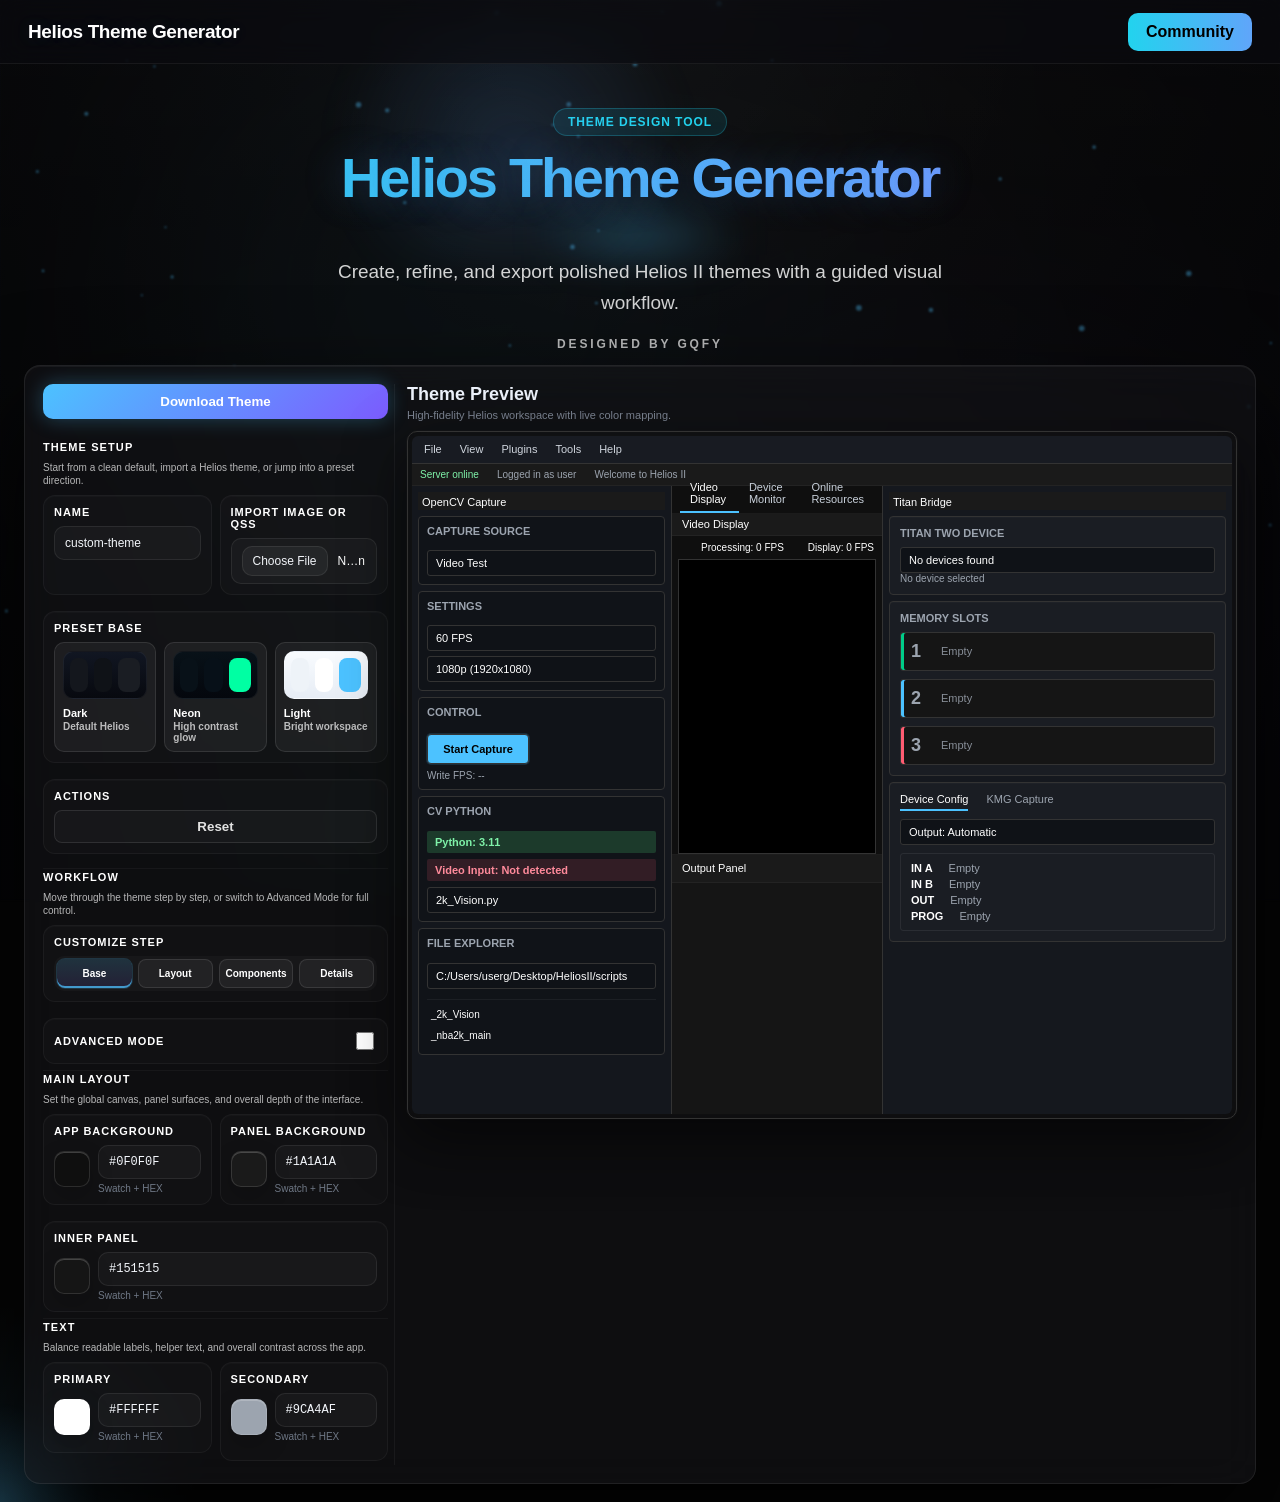
==== commit 0d8b4970: "fixwes" ====
--- a/index.html
+++ b/index.html
@@ -4,6 +4,10 @@
     <meta charset="UTF-8" />
     <meta name="viewport" content="width=device-width, initial-scale=1.0" />
     <title>Helios II Theme Generator</title>
+    <link rel="icon" type="image/png" href="./themegen.png" />
+    <link rel="shortcut icon" href="./themegen.png" />
+    <link rel="icon" type="image/png" sizes="32x32" href="./themegen.png" />
+    <link rel="icon" type="image/png" sizes="16x16" href="./themegen.png" />
     <link rel="stylesheet" href="./styles.css" />
   </head>
   <body>
@@ -13,10 +17,15 @@
       <div class="blob blob3"></div>
     </div>
     <canvas id="bg"></canvas>
+    <nav class="top-nav">
+      <div class="top-nav-title">Helios Theme Generator</div>
+      <a class="top-nav-button" href="https://discord.gg/inputsense" target="_blank" rel="noreferrer">Community</a>
+    </nav>
     <div class="hero">
       <div class="hero-badge">Theme Design Tool</div>
       <h1 class="main-title gradient-text">Helios Theme Generator</h1>
       <p class="subtitle hero-subtitle">Create, refine, and export polished Helios II themes with a guided visual workflow.</p>
+      <div class="hero-credit">Designed by GQFY</div>
     </div>
 
     <div class="tool-container">
--- a/styles.css
+++ b/styles.css
@@ -61,6 +61,47 @@
     radial-gradient(circle at top, rgba(255, 255, 255, 0.03), transparent 36%);
   pointer-events: none;
   z-index: -3;
+}
+
+.top-nav {
+  position: sticky;
+  top: 0;
+  z-index: 100;
+  display: flex;
+  justify-content: space-between;
+  align-items: center;
+  height: 64px;
+  padding: 0 28px;
+  background: rgba(10, 10, 15, 0.6);
+  backdrop-filter: blur(12px);
+  border-bottom: 1px solid rgba(255, 255, 255, 0.06);
+  animation: fadeIn 0.8s ease;
+}
+
+.top-nav-title {
+  font-size: 19px;
+  font-weight: 800;
+  color: #ffffff;
+  letter-spacing: -0.02em;
+  text-shadow: 0 0 18px rgba(96, 165, 250, 0.12);
+}
+
+.top-nav-button {
+  display: inline-flex;
+  align-items: center;
+  justify-content: center;
+  background: linear-gradient(90deg, #22d3ee, #60a5fa);
+  color: #000000;
+  padding: 10px 18px;
+  border-radius: 10px;
+  font-weight: 600;
+  text-decoration: none;
+  transition: transform 0.2s ease, box-shadow 0.2s ease, filter 0.2s ease;
+}
+
+.top-nav-button:hover {
+  transform: scale(1.03);
+  box-shadow: 0 0 20px rgba(96, 165, 250, 0.4);
 }
 
 body {
@@ -168,12 +209,22 @@
 }
 
 .hero-subtitle {
-  max-width: 700px;
-  margin: 8px auto 0;
-  color: rgba(255, 255, 255, 0.75);
-  font-size: 17px;
+  max-width: 640px;
+  margin: 0 auto 0;
+  color: rgba(255, 255, 255, 0.82);
+  font-size: 19px;
   line-height: 1.65;
   animation: fadeUp 0.8s ease 0.1s both;
+}
+
+.hero-credit {
+  margin-top: 18px;
+  color: rgba(255, 255, 255, 0.72);
+  font-size: 12px;
+  font-weight: 600;
+  letter-spacing: 0.24em;
+  text-transform: uppercase;
+  animation: fadeUp 0.8s ease 0.16s both;
 }
 
 .hero-badge {
@@ -196,11 +247,11 @@
 .tool-container {
   display: flex;
   justify-content: flex-start;
-  padding: 8px 24px 20px;
+  padding: 4px 24px 18px;
 }
 
 .tool-card {
-  width: calc(100vw - 48px);
+  width: calc(100vw - 40px);
   min-height: var(--tool-height);
   max-height: none;
   border-radius: 16px;
@@ -272,7 +323,7 @@
 
 .section-description {
   margin: 0 0 8px;
-  color: #7f8794;
+  color: rgba(255, 255, 255, 0.7);
   font-size: 10px;
   line-height: 1.3;
 }
@@ -447,7 +498,7 @@
   background: rgba(255, 255, 255, 0.03);
   border: 1px solid rgba(255, 255, 255, 0.08);
   border-radius: 10px;
-  color: #d1d6de;
+  color: #ffffff;
   font-size: 12px;
 }
 
@@ -518,11 +569,16 @@
 }
 
 .palette-swatch {
-  width: 34px;
-  height: 34px;
+  width: 38px;
+  height: 38px;
   border-radius: 10px;
   border: 1px solid rgba(255, 255, 255, 0.1);
   box-shadow: inset 0 1px 0 rgba(255, 255, 255, 0.18);
+}
+
+.palette-swatch:hover {
+  transform: translateY(-1px) scale(1.04);
+  border-color: rgba(255, 255, 255, 0.22);
 }
 
 .palette-swatch.accent-swatch {
@@ -616,6 +672,9 @@
 #resetTheme {
   padding: 8px;
   opacity: 0.88;
+  background: rgba(255, 255, 255, 0.03);
+  border: 1px solid rgba(255, 255, 255, 0.12);
+  box-shadow: none;
 }
 
 .preset {
@@ -628,8 +687,9 @@
 }
 
 .preset:hover {
-  transform: scale(1.05);
-  border-color: var(--accent);
+  transform: scale(1.02);
+  border-color: rgba(96, 165, 250, 0.4);
+  box-shadow: 0 0 18px rgba(96, 165, 250, 0.14);
 }
 
 .preset-card {
@@ -715,7 +775,7 @@
 }
 
 .preset-meta small {
-  color: #818a97;
+  color: rgba(255, 255, 255, 0.7);
   font-size: 10px;
 }
 
@@ -727,12 +787,12 @@
   width: 100%;
   padding: 10px;
   border-radius: 10px;
-  background: linear-gradient(135deg, rgba(76, 194, 255, 0.96), rgba(124, 92, 255, 0.94));
+  background: linear-gradient(135deg, rgba(52, 211, 255, 0.98), rgba(110, 133, 255, 0.96));
   color: #ffffff;
   font-weight: 600;
   border: none;
   cursor: pointer;
-  box-shadow: 0 0 18px rgba(76, 194, 255, 0.24);
+  box-shadow: 0 0 22px rgba(76, 194, 255, 0.28);
   position: relative;
 }
 
@@ -758,7 +818,7 @@
 
 .download-btn:hover {
   filter: brightness(1.1);
-  box-shadow: 0 0 26px rgba(76, 194, 255, 0.32);
+  box-shadow: 0 0 26px rgba(76, 194, 255, 0.32), 0 10px 20px rgba(0, 0, 0, 0.18);
 }
 
 .download-btn:hover::before {
@@ -900,7 +960,7 @@
   background: rgba(255, 255, 255, 0.02);
   border: 1px solid rgba(255, 255, 255, 0.06);
   border-radius: 10px;
-  padding: 6px;
+  padding: 4px;
   box-shadow: 0 28px 68px rgba(0, 0, 0, 0.46), inset 0 0 0 1px rgba(255, 255, 255, 0.03);
   backdrop-filter: blur(12px);
   animation: floatCard 6s ease-in-out infinite;
@@ -971,10 +1031,10 @@
 .left-panel,
 .right-panel {
   width: auto;
-  padding: 8px;
+  padding: 6px;
   display: flex;
   flex-direction: column;
-  gap: 8px;
+  gap: 6px;
 }
 
 .center-panel {
@@ -988,7 +1048,7 @@
 .panel-title {
   font-size: 11px;
   padding: 4px 4px 2px;
-  color: #d9dde3;
+  color: #ffffff;
 }
 
 .section-block {
@@ -1026,13 +1086,13 @@
   gap: 0;
   padding: 0 8px;
   margin-bottom: 0;
-  height: 30px;
+  height: 28px;
   align-items: end;
   border-bottom: 1px solid rgba(255, 255, 255, 0.05);
 }
 
 .tab {
-  padding: 6px 12px 7px;
+  padding: 5px 10px 6px;
   border-radius: 0;
   border: none;
   font-size: 11px;
@@ -1060,7 +1120,7 @@
   border-radius: 0;
   background: transparent;
   border: none;
-  padding: 8px 8px 0;
+  padding: 6px 6px 0;
   display: flex;
   flex-direction: column;
   gap: 4px;
@@ -1072,7 +1132,7 @@
   justify-content: flex-end;
   gap: 24px;
   font-size: 10px;
-  padding: 0 4px 2px;
+  padding: 0 2px 2px;
 }
 
 .display-canvas {
@@ -1178,7 +1238,7 @@
 
 .meta-line {
   font-size: 10px;
-  opacity: 0.8;
+  color: rgba(255, 255, 255, 0.7);
 }
 
 .status-badge {
@@ -1366,6 +1426,18 @@
 }
 
 @media (max-width: 720px) {
+  .top-nav {
+    padding: 0 16px;
+  }
+
+  .top-nav-title {
+    font-size: 16px;
+  }
+
+  .top-nav-button {
+    padding: 9px 14px;
+  }
+
   .hero {
     padding: 42px 16px 14px;
   }
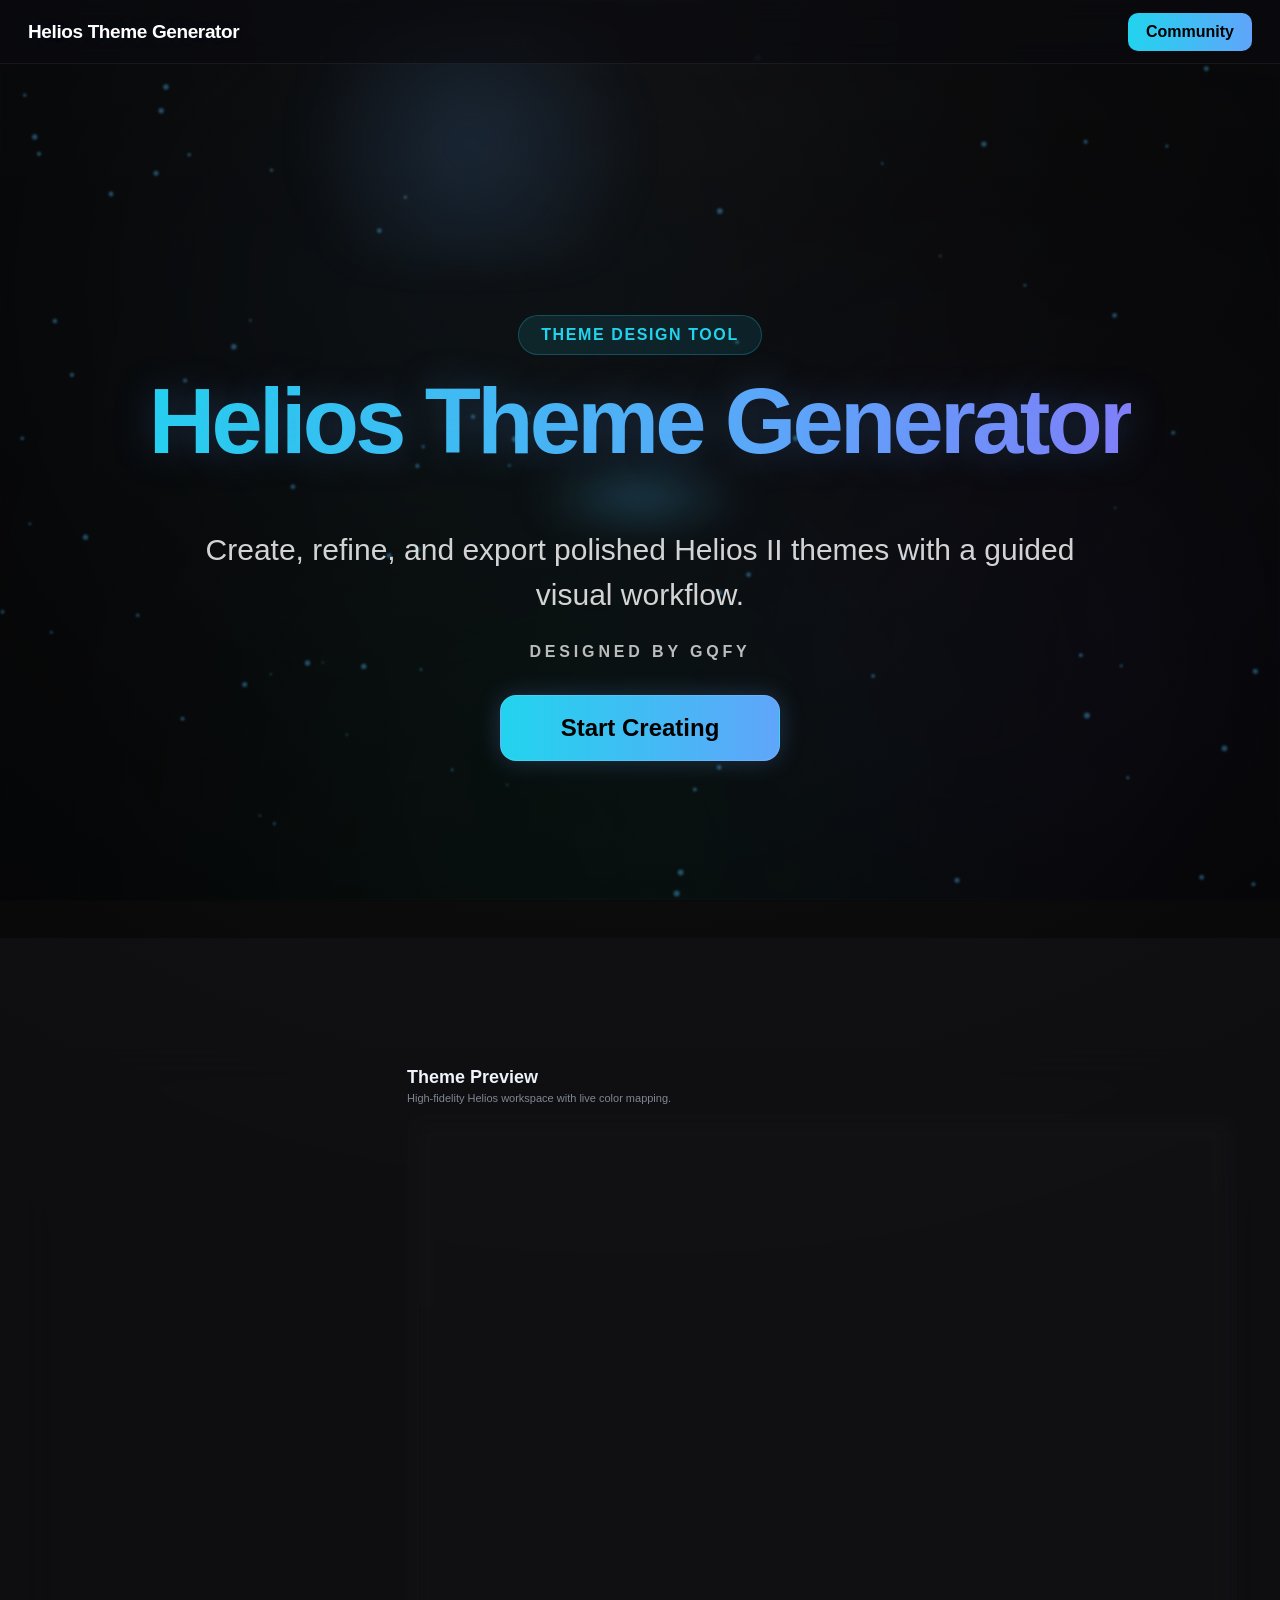
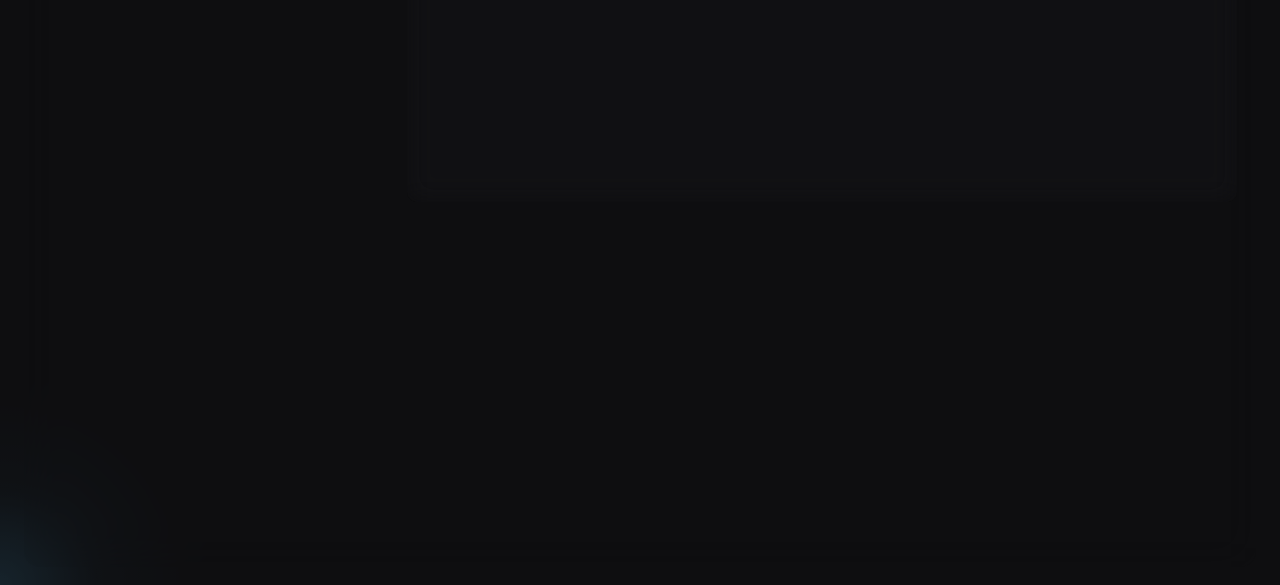
==== commit 9a4261fd: "finalsss" ====
--- a/index.html
+++ b/index.html
@@ -21,16 +21,18 @@
       <div class="top-nav-title">Helios Theme Generator</div>
       <a class="top-nav-button" href="https://discord.gg/inputsense" target="_blank" rel="noreferrer">Community</a>
     </nav>
-    <div class="hero">
+    <section class="hero">
       <div class="hero-badge">Theme Design Tool</div>
       <h1 class="main-title gradient-text">Helios Theme Generator</h1>
       <p class="subtitle hero-subtitle">Create, refine, and export polished Helios II themes with a guided visual workflow.</p>
       <div class="hero-credit">Designed by GQFY</div>
-    </div>
-
-    <div class="tool-container">
-      <div class="tool-card">
-        <div class="tool-layout">
+      <button id="startCreating" type="button">Start Creating</button>
+    </section>
+
+    <section id="generator">
+      <div class="tool-container">
+        <div class="tool-card">
+          <div class="tool-layout">
           <aside class="sidebar">
             <div class="sidebar-header">
               <button id="download" class="download-btn" type="button">Download Theme</button>
@@ -119,16 +121,22 @@
             <p class="section-description">Set the global canvas, panel surfaces, and overall depth of the interface.</p>
             <div class="section-controls">
               <div class="card">
+                <div class="control-group" data-zone="app-bg">
                 <label for="app_bg">App Background</label>
                 <input id="app_bg" type="color" data-key="app_bg" />
-              </div>
-              <div class="card">
+                </div>
+              </div>
+              <div class="card">
+                <div class="control-group" data-zone="panel-bg">
                 <label for="panel_bg">Panel Background</label>
                 <input id="panel_bg" type="color" data-key="panel_bg" />
-              </div>
-              <div class="card full">
+                </div>
+              </div>
+              <div class="card full">
+                <div class="control-group" data-zone="panel-inner">
                 <label for="panel_inner">Inner Panel</label>
                 <input id="panel_inner" type="color" data-key="panel_inner" />
+                </div>
               </div>
             </div>
           </section>
@@ -138,12 +146,16 @@
             <p class="section-description">Control the menu strip and the text tone users read first.</p>
             <div class="section-controls">
               <div class="card">
+                <div class="control-group" data-zone="menu-bg">
                 <label for="menu_bg">Menu Background</label>
                 <input id="menu_bg" type="color" data-key="menu_bg" />
-              </div>
-              <div class="card">
+                </div>
+              </div>
+              <div class="card">
+                <div class="control-group" data-zone="menu-text">
                 <label for="menu_text">Menu Text</label>
                 <input id="menu_text" type="color" data-key="menu_text" />
+                </div>
               </div>
             </div>
           </section>
@@ -153,12 +165,16 @@
             <p class="section-description">Tune the capture controls and utility column without changing the overall shell.</p>
             <div class="section-controls">
               <div class="card">
+                <div class="control-group" data-zone="left-bg">
                 <label for="left_bg">Background</label>
                 <input id="left_bg" type="color" data-key="left_bg" />
-              </div>
-              <div class="card">
+                </div>
+              </div>
+              <div class="card">
+                <div class="control-group" data-zone="left-section-bg">
                 <label for="left_section_bg">Section Background</label>
                 <input id="left_section_bg" type="color" data-key="left_section_bg" />
+                </div>
               </div>
             </div>
           </section>
@@ -168,12 +184,16 @@
             <p class="section-description">Refine card surfaces for device status, memory slots, and contextual panels.</p>
             <div class="section-controls">
               <div class="card">
+                <div class="control-group" data-zone="right-bg">
                 <label for="right_bg">Background</label>
                 <input id="right_bg" type="color" data-key="right_bg" />
-              </div>
-              <div class="card">
+                </div>
+              </div>
+              <div class="card">
+                <div class="control-group" data-zone="right-card-bg">
                 <label for="right_card_bg">Card Background</label>
                 <input id="right_card_bg" type="color" data-key="right_card_bg" />
+                </div>
               </div>
             </div>
           </section>
@@ -183,16 +203,22 @@
             <p class="section-description">Define how the main workspace navigation behaves in idle and active states.</p>
             <div class="section-controls">
               <div class="card">
+                <div class="control-group" data-zone="tab-bg">
                 <label for="tab_bg">Tab Background</label>
                 <input id="tab_bg" type="color" data-key="tab_bg" />
-              </div>
-              <div class="card">
+                </div>
+              </div>
+              <div class="card">
+                <div class="control-group" data-zone="tab-active">
                 <label for="tab_active">Active Tab</label>
                 <input id="tab_active" type="color" data-key="tab_active" />
-              </div>
-              <div class="card full">
+                </div>
+              </div>
+              <div class="card full">
+                <div class="control-group" data-zone="tab-text">
                 <label for="tab_text">Tab Text</label>
                 <input id="tab_text" type="color" data-key="tab_text" />
+                </div>
               </div>
             </div>
           </section>
@@ -202,12 +228,16 @@
             <p class="section-description">Style editable fields and their borders for clear hierarchy and focus.</p>
             <div class="section-controls">
               <div class="card">
+                <div class="control-group" data-zone="input-bg">
                 <label for="input_bg">Background</label>
                 <input id="input_bg" type="color" data-key="input_bg" />
-              </div>
-              <div class="card">
+                </div>
+              </div>
+              <div class="card">
+                <div class="control-group" data-zone="input-border">
                 <label for="input_border">Border</label>
                 <input id="input_border" type="color" data-key="input_border" />
+                </div>
               </div>
             </div>
           </section>
@@ -217,12 +247,16 @@
             <p class="section-description">Choose the primary action tone and the hover behavior users notice immediately.</p>
             <div class="section-controls">
               <div class="card">
+                <div class="control-group" data-zone="button-bg">
                 <label for="button_bg">Button</label>
                 <input id="button_bg" type="color" data-key="button_bg" />
-              </div>
-              <div class="card">
+                </div>
+              </div>
+              <div class="card">
+                <div class="control-group" data-zone="button-hover">
                 <label for="button_hover">Hover</label>
                 <input id="button_hover" type="color" data-key="button_hover" />
+                </div>
               </div>
             </div>
           </section>
@@ -232,12 +266,16 @@
             <p class="section-description">Balance readable labels, helper text, and overall contrast across the app.</p>
             <div class="section-controls">
               <div class="card">
+                <div class="control-group" data-zone="text-primary">
                 <label for="text_primary">Primary</label>
                 <input id="text_primary" type="color" data-key="text_primary" />
-              </div>
-              <div class="card">
+                </div>
+              </div>
+              <div class="card">
+                <div class="control-group" data-zone="text-secondary">
                 <label for="text_secondary">Secondary</label>
                 <input id="text_secondary" type="color" data-key="text_secondary" />
+                </div>
               </div>
             </div>
           </section>
@@ -247,12 +285,16 @@
             <p class="section-description">Set positive and warning tones for active slots, states, and system feedback.</p>
             <div class="section-controls">
               <div class="card">
+                <div class="control-group" data-zone="success">
                 <label for="success">Success</label>
                 <input id="success" type="color" data-key="success" />
-              </div>
-              <div class="card">
+                </div>
+              </div>
+              <div class="card">
+                <div class="control-group" data-zone="error">
                 <label for="error">Error</label>
                 <input id="error" type="color" data-key="error" />
+                </div>
               </div>
             </div>
           </section>
@@ -262,8 +304,10 @@
             <p class="section-description">Drive the system glow and active emphasis with one shared accent color.</p>
             <div class="section-controls">
               <div class="card full">
+                <div class="control-group" data-zone="accent">
                 <label for="accent">Accent</label>
                 <input id="accent" type="color" data-key="accent" />
+                </div>
               </div>
             </div>
           </section>
@@ -280,8 +324,8 @@
 
                 <section class="preview-card">
                   <div class="helios-app">
-                    <div class="menu-bar">
-                      <div class="menu-items">
+                    <div class="menu-bar" data-zone="menu-bg">
+                      <div class="menu-items" data-zone="menu-text">
                         <span>File</span>
                         <span>View</span>
                         <span>Plugins</span>
@@ -297,34 +341,34 @@
                     </div>
 
                     <div class="helios-body">
-                      <div class="left-panel">
+                      <div class="left-panel" data-zone="left-bg">
                         <div class="panel-title">OpenCV Capture</div>
 
-                        <div class="section-block">
+                        <div class="section-block" data-zone="left-section-bg">
                           <label>Capture Source</label>
                           <div class="input">Video Test</div>
                         </div>
 
-                        <div class="section-block">
+                        <div class="section-block" data-zone="left-section-bg">
                           <label>Settings</label>
                           <div class="input">60 FPS</div>
                           <div class="input">1080p (1920x1080)</div>
                         </div>
 
-                        <div class="section-block compact-block">
+                        <div class="section-block compact-block" data-zone="button-bg">
                           <label>Control</label>
                           <button class="btn" type="button">Start Capture</button>
                           <div class="meta-line">Write FPS: --</div>
                         </div>
 
-                        <div class="section-block compact-block">
+                        <div class="section-block compact-block" data-zone="left-section-bg">
                           <label>CV Python</label>
                           <div class="status-badge success-badge">Python: 3.11</div>
                           <div class="status-badge error-badge">Video Input: Not detected</div>
                           <div class="input">2k_Vision.py</div>
                         </div>
 
-                        <div class="section-block compact-block">
+                        <div class="section-block compact-block" data-zone="left-section-bg">
                           <label>File Explorer</label>
                           <div class="input">C:/Users/userg/Desktop/HeliosII/scripts</div>
                           <div class="file-list">
@@ -335,13 +379,13 @@
                       </div>
 
                       <div class="center-panel">
-                        <div class="tabs">
-                          <div class="tab active">Video Display</div>
-                          <div class="tab">Device Monitor</div>
-                          <div class="tab">Online Resources</div>
-                        </div>
-
-                        <div class="workspace-mode">Video Display</div>
+                        <div class="tabs" data-zone="tab-bg">
+                          <div class="tab active" data-zone="tab-active">Video Display</div>
+                          <div class="tab" data-zone="tab-bg">Device Monitor</div>
+                          <div class="tab" data-zone="tab-bg">Online Resources</div>
+                        </div>
+
+                        <div class="workspace-mode" data-zone="panel-bg">Video Display</div>
 
                         <div class="center-stack">
                           <div class="display-area">
@@ -349,33 +393,33 @@
                               <span>Processing: 0 FPS</span>
                               <span>Display: 0 FPS</span>
                             </div>
-                            <div class="display-canvas"></div>
+                            <div class="display-canvas video-display"></div>
                           </div>
 
-                          <div class="output-panel">
-                            <div class="output-header">Output Panel</div>
-                            <div class="output-body"></div>
+                          <div class="output-panel" data-zone="panel-inner">
+                            <div class="output-header" data-zone="panel-bg">Output Panel</div>
+                            <div class="output-body" data-zone="panel-inner"></div>
                           </div>
                         </div>
                       </div>
 
-                      <div class="right-panel">
+                      <div class="right-panel" data-zone="right-bg">
                         <div class="panel-title">Titan Bridge</div>
 
-                        <div class="card preview-card-block bridge-card">
+                        <div class="card preview-card-block bridge-card" data-zone="right-card-bg">
                           <label>Titan Two Device</label>
                           <div class="input">No devices found</div>
                           <div class="meta-line">No device selected</div>
                         </div>
 
-                        <div class="card preview-card-block memory-card">
+                        <div class="card preview-card-block memory-card" data-zone="right-card-bg">
                           <label>Memory Slots</label>
                           <div class="slot"><strong>1</strong><span>Empty</span></div>
                           <div class="slot"><strong>2</strong><span>Empty</span></div>
                           <div class="slot"><strong>3</strong><span>Empty</span></div>
                         </div>
 
-                        <div class="card preview-card-block config-card">
+                        <div class="card preview-card-block config-card" data-zone="right-card-bg">
                           <div class="subtabs">
                             <span class="subtab active-subtab">Device Config</span>
                             <span class="subtab">KMG Capture</span>
@@ -397,7 +441,8 @@
           </main>
         </div>
       </div>
-    </div>
+      </div>
+    </section>
     <div id="toast">Theme Exported ✅</div>
 
     <script src="./app.js"></script>
--- a/styles.css
+++ b/styles.css
@@ -190,10 +190,15 @@
 
 .hero {
   text-align: center;
-  max-width: 1200px;
+  max-width: 1400px;
   margin: 0 auto;
   position: relative;
-  padding: 44px 24px 10px;
+  min-height: 100vh;
+  display: flex;
+  align-items: center;
+  justify-content: center;
+  flex-direction: column;
+  padding: 96px 24px 48px;
 }
 
 .hero::before {
@@ -209,37 +214,55 @@
 }
 
 .hero-subtitle {
-  max-width: 640px;
-  margin: 0 auto 0;
+  max-width: 920px;
+  margin: 10px auto 0;
   color: rgba(255, 255, 255, 0.82);
-  font-size: 19px;
-  line-height: 1.65;
+  font-size: 30px;
+  line-height: 1.5;
   animation: fadeUp 0.8s ease 0.1s both;
 }
 
 .hero-credit {
-  margin-top: 18px;
+  margin-top: 26px;
   color: rgba(255, 255, 255, 0.72);
-  font-size: 12px;
+  font-size: 16px;
   font-weight: 600;
   letter-spacing: 0.24em;
   text-transform: uppercase;
   animation: fadeUp 0.8s ease 0.16s both;
 }
 
+#startCreating {
+  margin-top: 34px;
+  background: linear-gradient(90deg, #22d3ee, #60a5fa);
+  color: #000000;
+  padding: 18px 38px;
+  border-radius: 16px;
+  font-weight: 600;
+  width: auto;
+  min-width: 280px;
+  font-size: 24px;
+  box-shadow: 0 0 24px rgba(96, 165, 250, 0.24);
+}
+
+#startCreating:hover {
+  transform: scale(1.03);
+  box-shadow: 0 0 25px rgba(96, 165, 250, 0.4);
+}
+
 .hero-badge {
   display: inline-flex;
   align-items: center;
   justify-content: center;
-  margin: 0 auto 14px;
-  padding: 6px 14px;
+  margin: 0 auto 20px;
+  padding: 10px 22px;
   border-radius: 999px;
   background: rgba(34, 211, 238, 0.1);
   border: 1px solid rgba(34, 211, 238, 0.25);
   color: #22d3ee;
-  font-size: 12px;
+  font-size: 16px;
   font-weight: 600;
-  letter-spacing: 0.08em;
+  letter-spacing: 0.1em;
   text-transform: uppercase;
   animation: fadeUp 0.8s ease;
 }
@@ -248,6 +271,10 @@
   display: flex;
   justify-content: flex-start;
   padding: 4px 24px 18px;
+}
+
+#generator {
+  padding-top: 80px;
 }
 
 .tool-card {
@@ -375,7 +402,7 @@
   box-shadow: inset 0 1px 0 rgba(255, 255, 255, 0.02);
 }
 
-.card::after {
+.card::before {
   content: "";
   position: absolute;
   inset: 0;
@@ -448,7 +475,39 @@
   box-shadow: 0 10px 22px rgba(0, 0, 0, 0.26);
 }
 
-.card:hover::after {
+.active-highlight {
+  position: relative;
+  z-index: 2;
+  overflow: visible !important;
+}
+
+.active-highlight::after {
+  content: "";
+  position: absolute;
+  top: -3px;
+  left: -3px;
+  right: -3px;
+  bottom: -3px;
+  border-radius: 14px;
+  border: 2px solid #22d3ee;
+  box-shadow: 0 0 12px rgba(34, 211, 238, 0.6);
+  pointer-events: none;
+  animation: highlightPulse 1.2s ease;
+}
+
+@keyframes highlightPulse {
+  0% {
+    box-shadow: 0 0 6px rgba(34, 211, 238, 0.4);
+  }
+  50% {
+    box-shadow: 0 0 14px rgba(34, 211, 238, 0.8);
+  }
+  100% {
+    box-shadow: 0 0 6px rgba(34, 211, 238, 0.4);
+  }
+}
+
+.card:hover::before {
   opacity: 1;
 }
 
@@ -868,7 +927,7 @@
   font-family: "Basique", sans-serif;
   position: relative;
   display: block;
-  font-size: 56px;
+  font-size: 92px;
   font-weight: 900;
   letter-spacing: -0.04em;
   line-height: 1;
@@ -967,6 +1026,16 @@
   overflow: hidden;
 }
 
+.preview [data-zone]:hover {
+  outline: 1px solid rgba(96, 165, 250, 0.5);
+  outline-offset: -1px;
+  cursor: pointer;
+}
+
+.preview [data-zone].zone-active {
+  box-shadow: 0 0 0 1px rgba(96, 165, 250, 0.55), 0 0 18px rgba(96, 165, 250, 0.18);
+}
+
 .tool-card.is-hovering-sidebar .preview {
   opacity: 0.68;
 }
@@ -1140,6 +1209,7 @@
   min-height: 0;
   border: 1px solid rgba(255, 255, 255, 0.06);
   background: #000000 !important;
+  pointer-events: none;
 }
 
 .file-list {
@@ -1439,15 +1509,16 @@
   }
 
   .hero {
-    padding: 42px 16px 14px;
+    min-height: auto;
+    padding: 120px 16px 36px;
   }
 
   .main-title {
-    font-size: 34px;
+    font-size: 60px;
   }
 
   .hero-subtitle {
-    font-size: 14px;
+    font-size: 22px;
   }
 
   .tool-container {
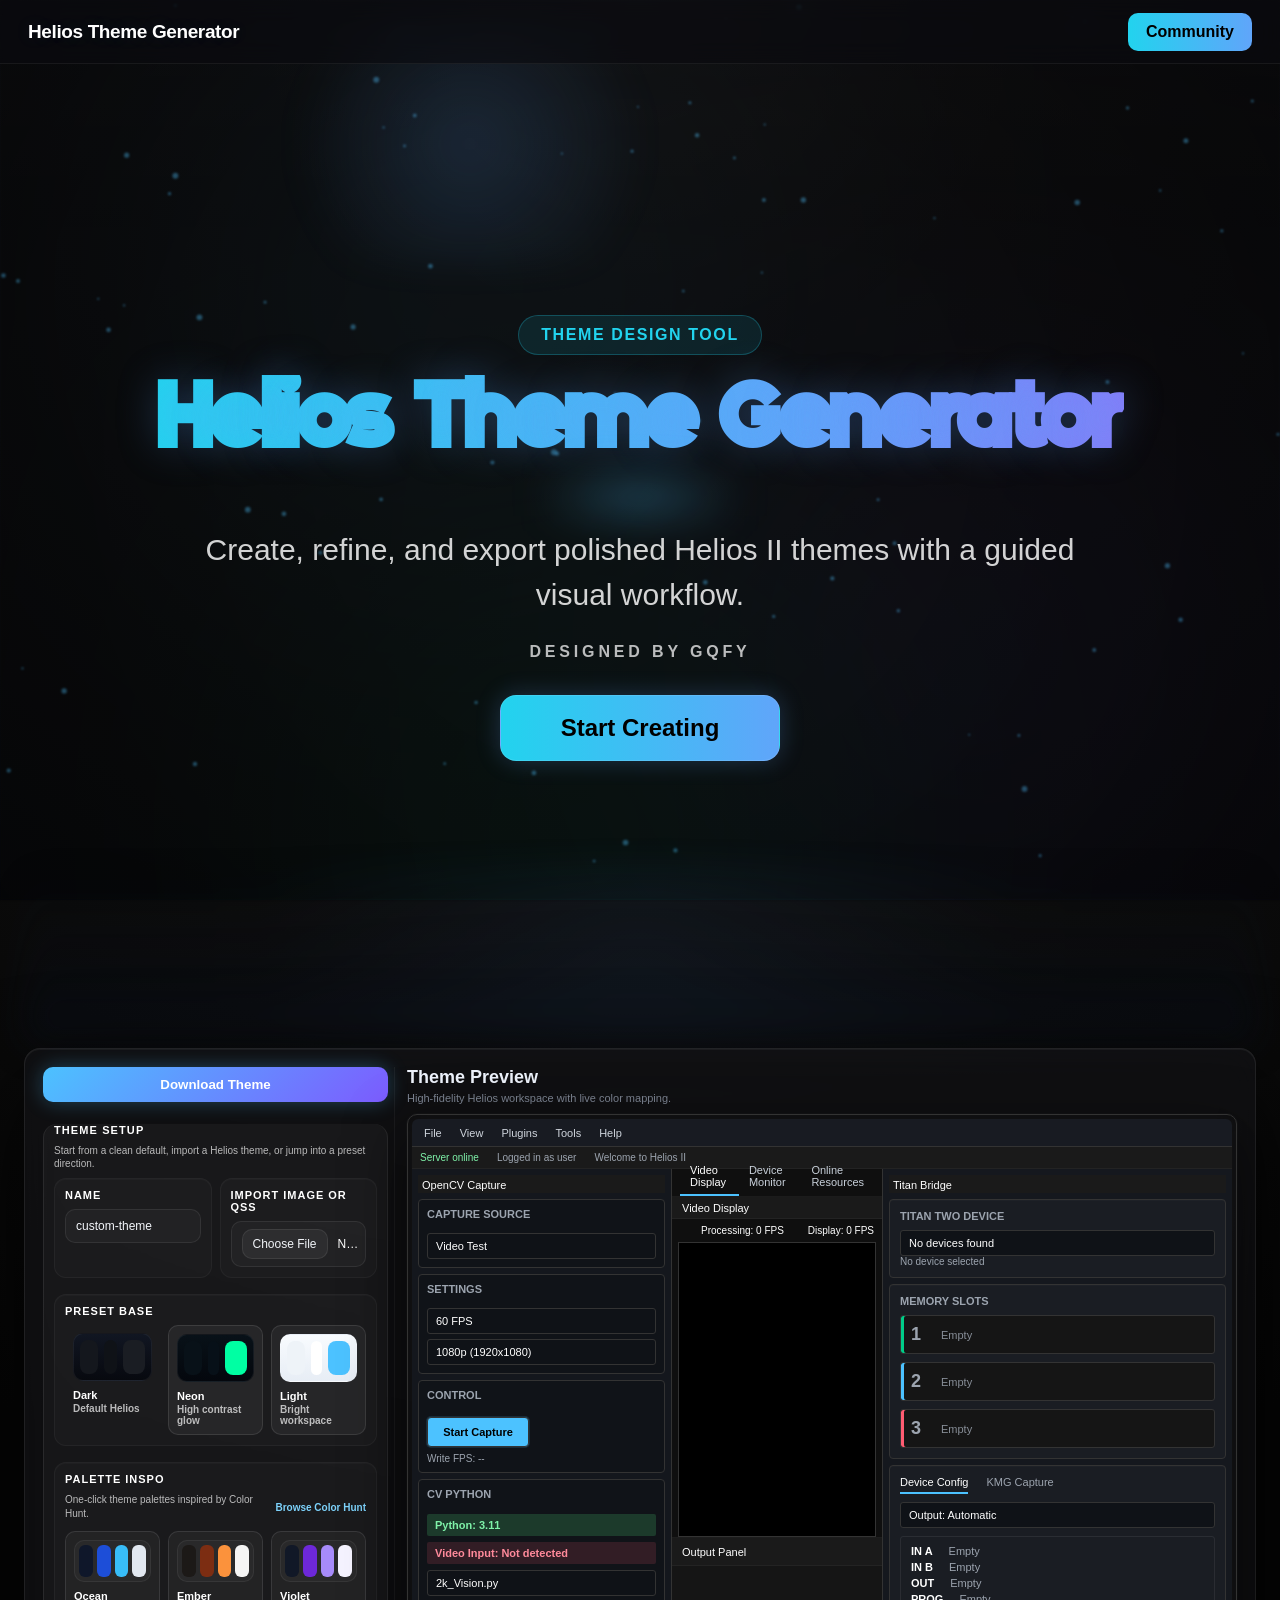
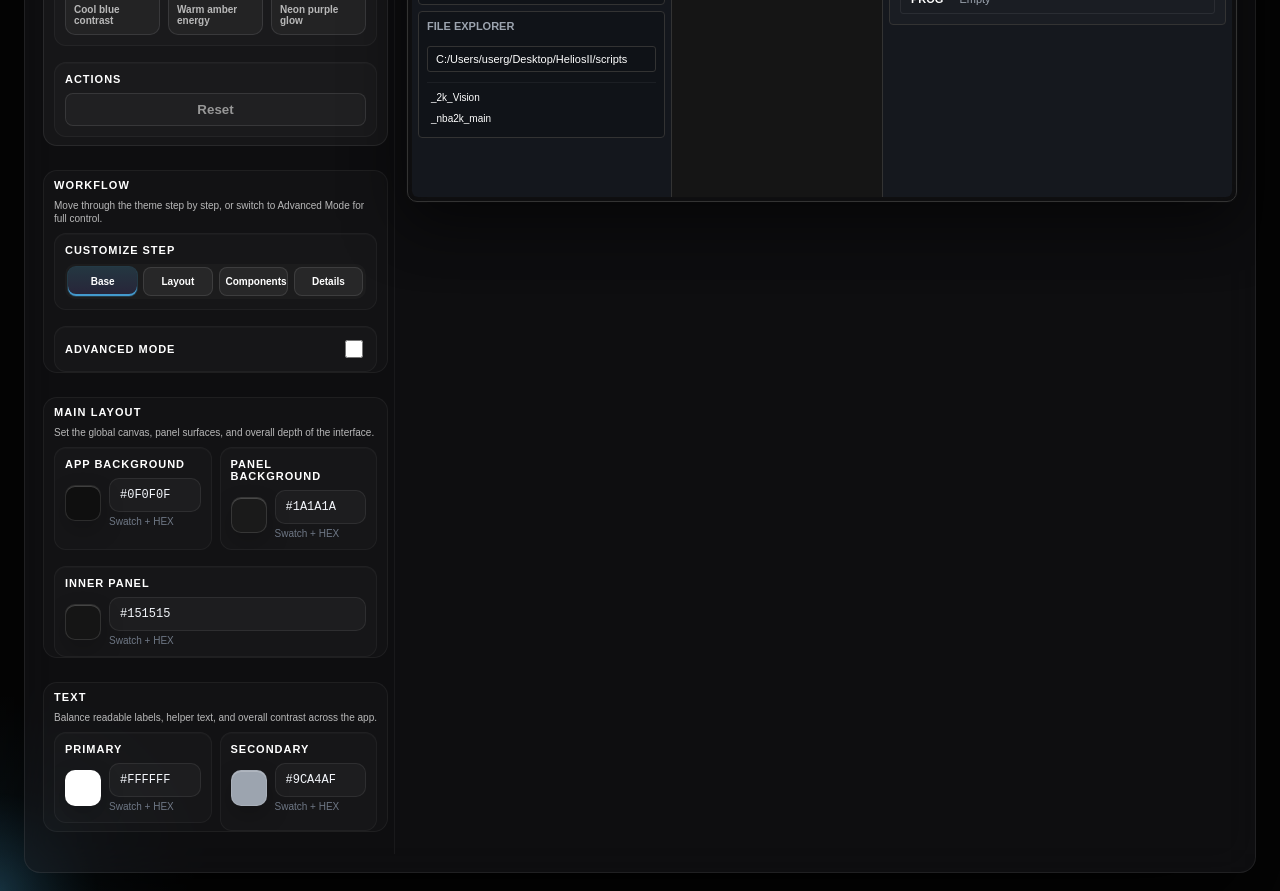
==== commit 96a31480: "new" ====
--- a/index.html
+++ b/index.html
@@ -26,7 +26,7 @@
       <h1 class="main-title gradient-text">Helios Theme Generator</h1>
       <p class="subtitle hero-subtitle">Create, refine, and export polished Helios II themes with a guided visual workflow.</p>
       <div class="hero-credit">Designed by GQFY</div>
-      <button id="startCreating" type="button">Start Creating</button>
+              <button id="startCreating" class="btn-primary" type="button">Start Creating</button>
     </section>
 
     <section id="generator">
@@ -35,11 +35,11 @@
           <div class="tool-layout">
           <aside class="sidebar">
             <div class="sidebar-header">
-              <button id="download" class="download-btn" type="button">Download Theme</button>
+              <button id="download" class="download-btn btn-primary" type="button">Download Theme</button>
             </div>
 
             <div class="controls">
-          <section class="section setup">
+          <section class="section setup section-primary control-section">
             <h4>Theme Setup</h4>
             <p class="section-description">Start from a clean default, import a Helios theme, or jump into a preset direction.</p>
             <div class="section-controls">
@@ -84,8 +84,60 @@
                 </div>
               </div>
               <div class="card full">
+                <label>Palette Inspo</label>
+                <div class="inspo-header">
+                  <span class="inspo-copy">One-click theme palettes inspired by Color Hunt.</span>
+                  <a
+                    class="inspo-link"
+                    href="https://colorhunt.co/"
+                    target="_blank"
+                    rel="noreferrer"
+                  >
+                    Browse Color Hunt
+                  </a>
+                </div>
+                <div class="inspo-grid">
+                  <button class="inspo-palette" data-inspo="ocean" type="button">
+                    <span class="inspo-swatches">
+                      <span style="background:#0f172a"></span>
+                      <span style="background:#1d4ed8"></span>
+                      <span style="background:#38bdf8"></span>
+                      <span style="background:#e2e8f0"></span>
+                    </span>
+                    <span class="inspo-meta">
+                      <strong>Ocean</strong>
+                      <small>Cool blue contrast</small>
+                    </span>
+                  </button>
+                  <button class="inspo-palette" data-inspo="ember" type="button">
+                    <span class="inspo-swatches">
+                      <span style="background:#1c1917"></span>
+                      <span style="background:#7c2d12"></span>
+                      <span style="background:#fb923c"></span>
+                      <span style="background:#f5f5f4"></span>
+                    </span>
+                    <span class="inspo-meta">
+                      <strong>Ember</strong>
+                      <small>Warm amber energy</small>
+                    </span>
+                  </button>
+                  <button class="inspo-palette" data-inspo="violet" type="button">
+                    <span class="inspo-swatches">
+                      <span style="background:#111827"></span>
+                      <span style="background:#6d28d9"></span>
+                      <span style="background:#a78bfa"></span>
+                      <span style="background:#f5f3ff"></span>
+                    </span>
+                    <span class="inspo-meta">
+                      <strong>Violet</strong>
+                      <small>Neon purple glow</small>
+                    </span>
+                  </button>
+                </div>
+              </div>
+              <div class="card full">
                 <label>Actions</label>
-                <button id="resetTheme" type="button">Reset</button>
+                <button id="resetTheme" class="btn-secondary" type="button">Reset</button>
               </div>
               <div class="card full palette-card is-hidden" id="palettePreviewCard">
                 <label>Extracted Palette</label>
@@ -94,7 +146,7 @@
             </div>
           </section>
 
-          <section class="section workflow">
+          <section class="section workflow section-secondary control-section">
             <h4>Workflow</h4>
             <p class="section-description">Move through the theme step by step, or switch to Advanced Mode for full control.</p>
             <div class="section-controls">
@@ -116,7 +168,7 @@
             </div>
           </section>
 
-          <section class="section base" data-step-group="base">
+          <section class="section base section-secondary control-section" data-step-group="base">
             <h4>Main Layout</h4>
             <p class="section-description">Set the global canvas, panel surfaces, and overall depth of the interface.</p>
             <div class="section-controls">
@@ -141,7 +193,7 @@
             </div>
           </section>
 
-          <section class="section import" data-step-group="layout">
+          <section class="section import section-secondary control-section" data-step-group="layout">
             <h4>Top Bar</h4>
             <p class="section-description">Control the menu strip and the text tone users read first.</p>
             <div class="section-controls">
@@ -160,7 +212,7 @@
             </div>
           </section>
 
-          <section class="section accent" data-step-group="layout">
+          <section class="section accent section-secondary control-section" data-step-group="layout">
             <h4>Left Panel</h4>
             <p class="section-description">Tune the capture controls and utility column without changing the overall shell.</p>
             <div class="section-controls">
@@ -179,7 +231,7 @@
             </div>
           </section>
 
-          <section class="section text" data-step-group="layout">
+          <section class="section text section-secondary control-section" data-step-group="layout">
             <h4>Right Panel</h4>
             <p class="section-description">Refine card surfaces for device status, memory slots, and contextual panels.</p>
             <div class="section-controls">
@@ -198,7 +250,7 @@
             </div>
           </section>
 
-          <section class="section borders" data-step-group="components">
+          <section class="section borders section-tertiary control-section" data-step-group="components">
             <h4>Tabs</h4>
             <p class="section-description">Define how the main workspace navigation behaves in idle and active states.</p>
             <div class="section-controls">
@@ -223,7 +275,7 @@
             </div>
           </section>
 
-          <section class="section theme" data-step-group="components">
+          <section class="section theme section-tertiary control-section" data-step-group="components">
             <h4>Inputs</h4>
             <p class="section-description">Style editable fields and their borders for clear hierarchy and focus.</p>
             <div class="section-controls">
@@ -242,7 +294,7 @@
             </div>
           </section>
 
-          <section class="section presets" data-step-group="components">
+          <section class="section presets section-secondary control-section" data-step-group="components">
             <h4>Buttons</h4>
             <p class="section-description">Choose the primary action tone and the hover behavior users notice immediately.</p>
             <div class="section-controls">
@@ -261,7 +313,7 @@
             </div>
           </section>
 
-          <section class="section base" data-step-group="base">
+          <section class="section base section-secondary control-section" data-step-group="base">
             <h4>Text</h4>
             <p class="section-description">Balance readable labels, helper text, and overall contrast across the app.</p>
             <div class="section-controls">
@@ -280,7 +332,7 @@
             </div>
           </section>
 
-          <section class="section accent" data-step-group="details">
+          <section class="section accent section-tertiary control-section" data-step-group="details">
             <h4>Status</h4>
             <p class="section-description">Set positive and warning tones for active slots, states, and system feedback.</p>
             <div class="section-controls">
@@ -299,7 +351,7 @@
             </div>
           </section>
 
-          <section class="section text" data-step-group="details">
+          <section class="section text section-tertiary control-section" data-step-group="details">
             <h4>Accent</h4>
             <p class="section-description">Drive the system glow and active emphasis with one shared accent color.</p>
             <div class="section-controls">
--- a/styles.css
+++ b/styles.css
@@ -199,6 +199,23 @@
   justify-content: center;
   flex-direction: column;
   padding: 96px 24px 48px;
+}
+
+.hero::after {
+  content: "";
+  position: absolute;
+  left: 50%;
+  bottom: -80px;
+  transform: translateX(-50%);
+  width: min(1400px, calc(100vw - 48px));
+  height: 180px;
+  background:
+    radial-gradient(circle at center, rgba(96, 165, 250, 0.08), transparent 62%),
+    linear-gradient(to bottom, transparent 0%, rgba(10, 15, 25, 0.38) 58%, rgba(10, 15, 25, 0.82) 100%);
+  filter: blur(18px);
+  opacity: 0.72;
+  pointer-events: none;
+  z-index: -1;
 }
 
 .hero::before {
@@ -275,6 +292,14 @@
 
 #generator {
   padding-top: 80px;
+  opacity: 0;
+  transform: translateY(30px);
+  transition: opacity 0.6s ease, transform 0.6s ease;
+}
+
+#generator.visible {
+  opacity: 1;
+  transform: translateY(0);
 }
 
 .tool-card {
@@ -334,6 +359,37 @@
   border-top: 1px solid rgba(255, 255, 255, 0.045);
 }
 
+.control-section {
+  margin-bottom: 18px;
+}
+
+.control-section h4 {
+  font-size: 12px;
+  letter-spacing: 0.1em;
+  color: #ffffff;
+  margin-bottom: 8px;
+}
+
+.section-primary {
+  padding: 10px 10px 0;
+  border-radius: 14px;
+  background: rgba(255, 255, 255, 0.04);
+  border: 1px solid rgba(255, 255, 255, 0.08);
+}
+
+.section-secondary {
+  padding: 8px 10px 0;
+  border-radius: 14px;
+  background: rgba(255, 255, 255, 0.025);
+  border: 1px solid rgba(255, 255, 255, 0.05);
+}
+
+.section-tertiary {
+  padding: 8px 10px 0;
+  border-radius: 14px;
+  opacity: 0.84;
+}
+
 .section:first-child {
   border-top: none;
   padding-top: 0;
@@ -400,6 +456,7 @@
   margin-bottom: 8px;
   overflow: hidden;
   box-shadow: inset 0 1px 0 rgba(255, 255, 255, 0.02);
+  transition: transform 0.2s ease, border-color 0.2s ease, box-shadow 0.2s ease;
 }
 
 .card::before {
@@ -757,6 +814,7 @@
   align-items: stretch;
   gap: 8px;
   text-align: left;
+  transition: transform 0.2s ease, box-shadow 0.2s ease, border-color 0.2s ease;
 }
 
 .preset-visual {
@@ -838,6 +896,91 @@
   font-size: 10px;
 }
 
+.inspo-header {
+  display: flex;
+  align-items: center;
+  justify-content: space-between;
+  gap: 10px;
+  margin-bottom: 10px;
+}
+
+.inspo-copy {
+  color: rgba(255, 255, 255, 0.7);
+  font-size: 10px;
+  line-height: 1.4;
+}
+
+.inspo-link {
+  color: #7dd3fc;
+  font-size: 10px;
+  font-weight: 600;
+  text-decoration: none;
+  white-space: nowrap;
+}
+
+.inspo-link:hover {
+  color: #bae6fd;
+}
+
+.inspo-grid {
+  display: grid;
+  grid-template-columns: repeat(3, minmax(0, 1fr));
+  gap: 8px;
+}
+
+.inspo-palette {
+  display: flex;
+  flex-direction: column;
+  gap: 8px;
+  padding: 8px;
+  text-align: left;
+  background: rgba(255, 255, 255, 0.04);
+  border: 1px solid rgba(255, 255, 255, 0.1);
+  border-radius: 10px;
+}
+
+.inspo-palette:hover {
+  transform: translateY(-1px) scale(1.02);
+  border-color: rgba(96, 165, 250, 0.4);
+  box-shadow: 0 0 16px rgba(96, 165, 250, 0.16);
+}
+
+.inspo-palette.active {
+  border-color: rgba(96, 165, 250, 0.7);
+  box-shadow: 0 0 20px rgba(96, 165, 250, 0.22);
+}
+
+.inspo-swatches {
+  display: grid;
+  grid-template-columns: repeat(4, 1fr);
+  gap: 4px;
+  width: 100%;
+  height: 42px;
+  padding: 4px;
+  border-radius: 10px;
+  background: rgba(255, 255, 255, 0.03);
+  border: 1px solid rgba(255, 255, 255, 0.06);
+}
+
+.inspo-swatches span {
+  border-radius: 6px;
+}
+
+.inspo-meta {
+  display: flex;
+  flex-direction: column;
+  gap: 2px;
+}
+
+.inspo-meta strong {
+  font-size: 11px;
+}
+
+.inspo-meta small {
+  color: rgba(255, 255, 255, 0.68);
+  font-size: 10px;
+}
+
 .sidebar-header {
   margin-bottom: 12px;
 }
@@ -853,6 +996,17 @@
   cursor: pointer;
   box-shadow: 0 0 22px rgba(76, 194, 255, 0.28);
   position: relative;
+}
+
+.btn-primary {
+  background: linear-gradient(90deg, #22d3ee, #60a5fa);
+  color: #000000;
+}
+
+.btn-secondary {
+  background: transparent;
+  border: 1px solid rgba(255, 255, 255, 0.2);
+  color: #aaaaaa;
 }
 
 .download-btn::before {
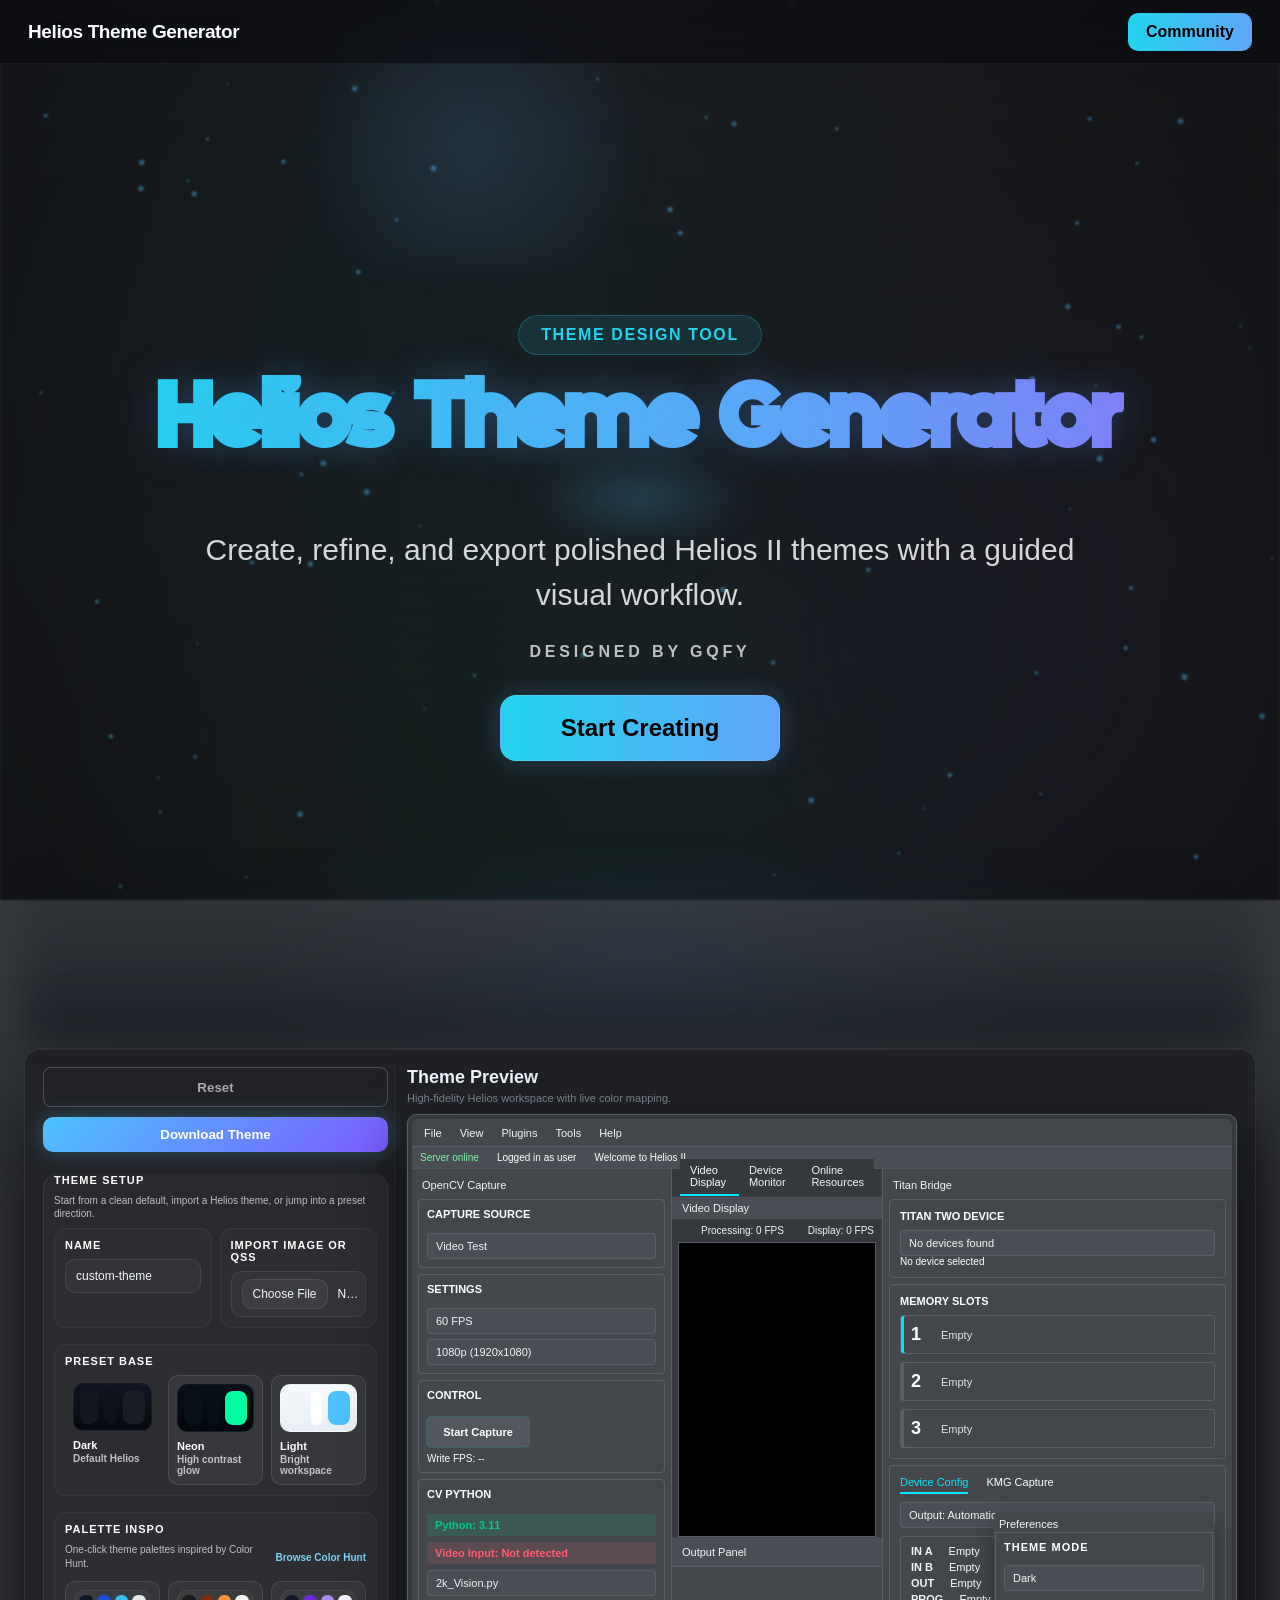
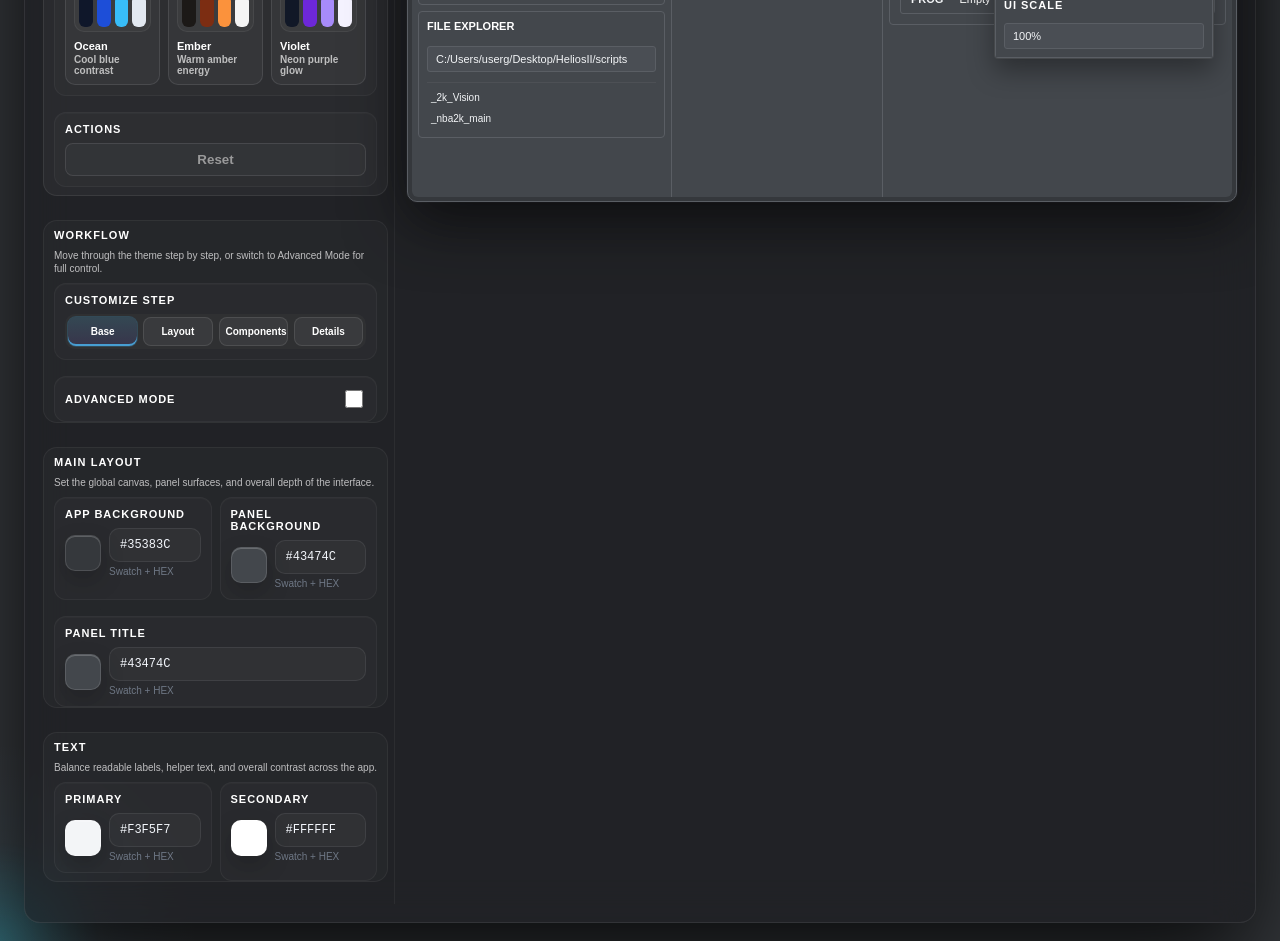
==== commit 3c61f1e2: "v2" ====
--- a/index.html
+++ b/index.html
@@ -35,11 +35,15 @@
           <div class="tool-layout">
           <aside class="sidebar">
             <div class="sidebar-header">
+              <div class="sidebar-header-actions">
+                <button id="exitAdvanced" class="mode-back btn-secondary is-hidden" type="button" aria-label="Exit Advanced Mode">←</button>
+                <button id="resetThemeQuick" class="btn-secondary quick-reset" type="button">Reset</button>
+              </div>
               <button id="download" class="download-btn btn-primary" type="button">Download Theme</button>
             </div>
 
             <div class="controls">
-          <section class="section setup section-primary control-section">
+          <section class="section setup section-primary control-section" data-non-theme="true">
             <h4>Theme Setup</h4>
             <p class="section-description">Start from a clean default, import a Helios theme, or jump into a preset direction.</p>
             <div class="section-controls">
@@ -146,7 +150,7 @@
             </div>
           </section>
 
-          <section class="section workflow section-secondary control-section">
+          <section class="section workflow section-secondary control-section" data-non-theme="true">
             <h4>Workflow</h4>
             <p class="section-description">Move through the theme step by step, or switch to Advanced Mode for full control.</p>
             <div class="section-controls">
@@ -185,9 +189,9 @@
                 </div>
               </div>
               <div class="card full">
-                <div class="control-group" data-zone="panel-inner">
-                <label for="panel_inner">Inner Panel</label>
-                <input id="panel_inner" type="color" data-key="panel_inner" />
+                <div class="control-group" data-zone="panel-title-bg">
+                <label for="panel_title_bg">Panel Title</label>
+                <input id="panel_title_bg" type="color" data-key="panel_title_bg" />
                 </div>
               </div>
             </div>
@@ -204,47 +208,47 @@
                 </div>
               </div>
               <div class="card">
-                <div class="control-group" data-zone="menu-text">
-                <label for="menu_text">Menu Text</label>
-                <input id="menu_text" type="color" data-key="menu_text" />
+                <div class="control-group" data-zone="menu-hover">
+                <label for="menu_hover">Menu Hover</label>
+                <input id="menu_hover" type="color" data-key="menu_hover" />
                 </div>
               </div>
             </div>
           </section>
 
           <section class="section accent section-secondary control-section" data-step-group="layout">
-            <h4>Left Panel</h4>
-            <p class="section-description">Tune the capture controls and utility column without changing the overall shell.</p>
-            <div class="section-controls">
-              <div class="card">
-                <div class="control-group" data-zone="left-bg">
-                <label for="left_bg">Background</label>
-                <input id="left_bg" type="color" data-key="left_bg" />
-                </div>
-              </div>
-              <div class="card">
-                <div class="control-group" data-zone="left-section-bg">
-                <label for="left_section_bg">Section Background</label>
-                <input id="left_section_bg" type="color" data-key="left_section_bg" />
+            <h4>Panels</h4>
+            <p class="section-description">Adjust panel borders and status surfaces while keeping the Dark layout intact.</p>
+            <div class="section-controls">
+              <div class="card">
+                <div class="control-group" data-zone="panel-border">
+                <label for="panel_border">Panel Border</label>
+                <input id="panel_border" type="color" data-key="panel_border" />
+                </div>
+              </div>
+              <div class="card">
+                <div class="control-group" data-zone="statusbar-bg">
+                <label for="statusbar_bg">Status Bar</label>
+                <input id="statusbar_bg" type="color" data-key="statusbar_bg" />
                 </div>
               </div>
             </div>
           </section>
 
           <section class="section text section-secondary control-section" data-step-group="layout">
-            <h4>Right Panel</h4>
-            <p class="section-description">Refine card surfaces for device status, memory slots, and contextual panels.</p>
-            <div class="section-controls">
-              <div class="card">
-                <div class="control-group" data-zone="right-bg">
-                <label for="right_bg">Background</label>
-                <input id="right_bg" type="color" data-key="right_bg" />
-                </div>
-              </div>
-              <div class="card">
-                <div class="control-group" data-zone="right-card-bg">
-                <label for="right_card_bg">Card Background</label>
-                <input id="right_card_bg" type="color" data-key="right_card_bg" />
+            <h4>Accent Layers</h4>
+            <p class="section-description">Control secondary accent behavior and the status bar edge highlight.</p>
+            <div class="section-controls">
+              <div class="card">
+                <div class="control-group" data-zone="accent-secondary">
+                <label for="accent_secondary">Accent Secondary</label>
+                <input id="accent_secondary" type="color" data-key="accent_secondary" />
+                </div>
+              </div>
+              <div class="card">
+                <div class="control-group" data-zone="statusbar-border">
+                <label for="statusbar_border">Status Border</label>
+                <input id="statusbar_border" type="color" data-key="statusbar_border" />
                 </div>
               </div>
             </div>
@@ -267,9 +271,9 @@
                 </div>
               </div>
               <div class="card full">
-                <div class="control-group" data-zone="tab-text">
-                <label for="tab_text">Tab Text</label>
-                <input id="tab_text" type="color" data-key="tab_text" />
+                <div class="control-group" data-zone="tab-hover">
+                <label for="tab_hover">Tab Hover</label>
+                <input id="tab_hover" type="color" data-key="tab_hover" />
                 </div>
               </div>
             </div>
@@ -291,6 +295,12 @@
                 <input id="input_border" type="color" data-key="input_border" />
                 </div>
               </div>
+              <div class="card full">
+                <div class="control-group" data-zone="input-focus">
+                <label for="input_focus">Focus</label>
+                <input id="input_focus" type="color" data-key="input_focus" />
+                </div>
+              </div>
             </div>
           </section>
 
@@ -308,6 +318,12 @@
                 <div class="control-group" data-zone="button-hover">
                 <label for="button_hover">Hover</label>
                 <input id="button_hover" type="color" data-key="button_hover" />
+                </div>
+              </div>
+              <div class="card full">
+                <div class="control-group" data-zone="button-active">
+                <label for="button_active">Active</label>
+                <input id="button_active" type="color" data-key="button_active" />
                 </div>
               </div>
             </div>
@@ -486,6 +502,19 @@
                         </div>
                       </div>
                     </div>
+                    <div class="preferences-dialog" data-zone="panel-bg">
+                      <div class="panel-title">Preferences</div>
+                      <div class="dialog-content">
+                        <div class="dialog-row">
+                          <label>Theme Mode</label>
+                          <div class="input">Dark</div>
+                        </div>
+                        <div class="dialog-row">
+                          <label>UI Scale</label>
+                          <div class="input">100%</div>
+                        </div>
+                      </div>
+                    </div>
                   </div>
                 </section>
               </div>
--- a/styles.css
+++ b/styles.css
@@ -500,16 +500,20 @@
 }
 
 .tool-card.is-advanced .controls {
-  gap: 5px;
+  grid-template-columns: 1fr;
+  gap: 10px;
+  align-content: start;
 }
 
 .tool-card.is-advanced .section {
   grid-column: span 1;
+  width: 100%;
+  margin-bottom: 0;
 }
 
 .tool-card.is-advanced .section.setup,
 .tool-card.is-advanced .section.workflow {
-  grid-column: span 2;
+  display: none;
 }
 
 .tool-card.is-advanced .section-description {
@@ -518,12 +522,16 @@
 
 .tool-card.is-advanced .section-controls {
   grid-template-columns: 1fr 1fr;
-  gap: 5px;
+  gap: 8px;
 }
 
 .tool-card.is-advanced .card {
   padding: 9px;
-  margin-bottom: 8px;
+  margin-bottom: 0;
+}
+
+.tool-card.is-advanced .card.full {
+  grid-column: span 2;
 }
 
 .card:hover {
@@ -982,8 +990,31 @@
 }
 
 .sidebar-header {
-  margin-bottom: 12px;
-}
+    margin-bottom: 12px;
+  }
+
+  .sidebar-header-actions {
+    display: flex;
+    gap: 8px;
+    margin-bottom: 10px;
+  }
+
+  .mode-back,
+  .quick-reset {
+    flex: 1;
+    min-height: 40px;
+  }
+
+  .mode-back {
+    flex: 0 0 48px;
+    font-size: 18px;
+    line-height: 1;
+    padding: 0;
+  }
+
+  .is-hidden {
+    display: none !important;
+  }
 
 .download-btn {
   width: 100%;
@@ -1203,6 +1234,7 @@
   flex-direction: column;
   border-radius: 6px;
   overflow: hidden;
+  position: relative;
   min-height: 100%;
   height: 100%;
   transform: none;
@@ -1389,6 +1421,31 @@
   min-height: 0;
 }
 
+.preferences-dialog {
+  position: absolute;
+  right: 18px;
+  bottom: 138px;
+  width: 220px;
+  border: 1px solid rgba(255, 255, 255, 0.08);
+  border-radius: 4px;
+  overflow: hidden;
+  z-index: 2;
+  box-shadow: 0 12px 26px rgba(0, 0, 0, 0.34);
+}
+
+.dialog-content {
+  display: flex;
+  flex-direction: column;
+  gap: 8px;
+  padding: 8px;
+}
+
+.dialog-row {
+  display: flex;
+  flex-direction: column;
+  gap: 4px;
+}
+
 .output-header {
   display: flex;
   align-items: center;
@@ -1398,7 +1455,7 @@
 }
 
 .output-body {
-  background: rgba(255, 255, 255, 0.045);
+  background: transparent;
 }
 
 .panel {
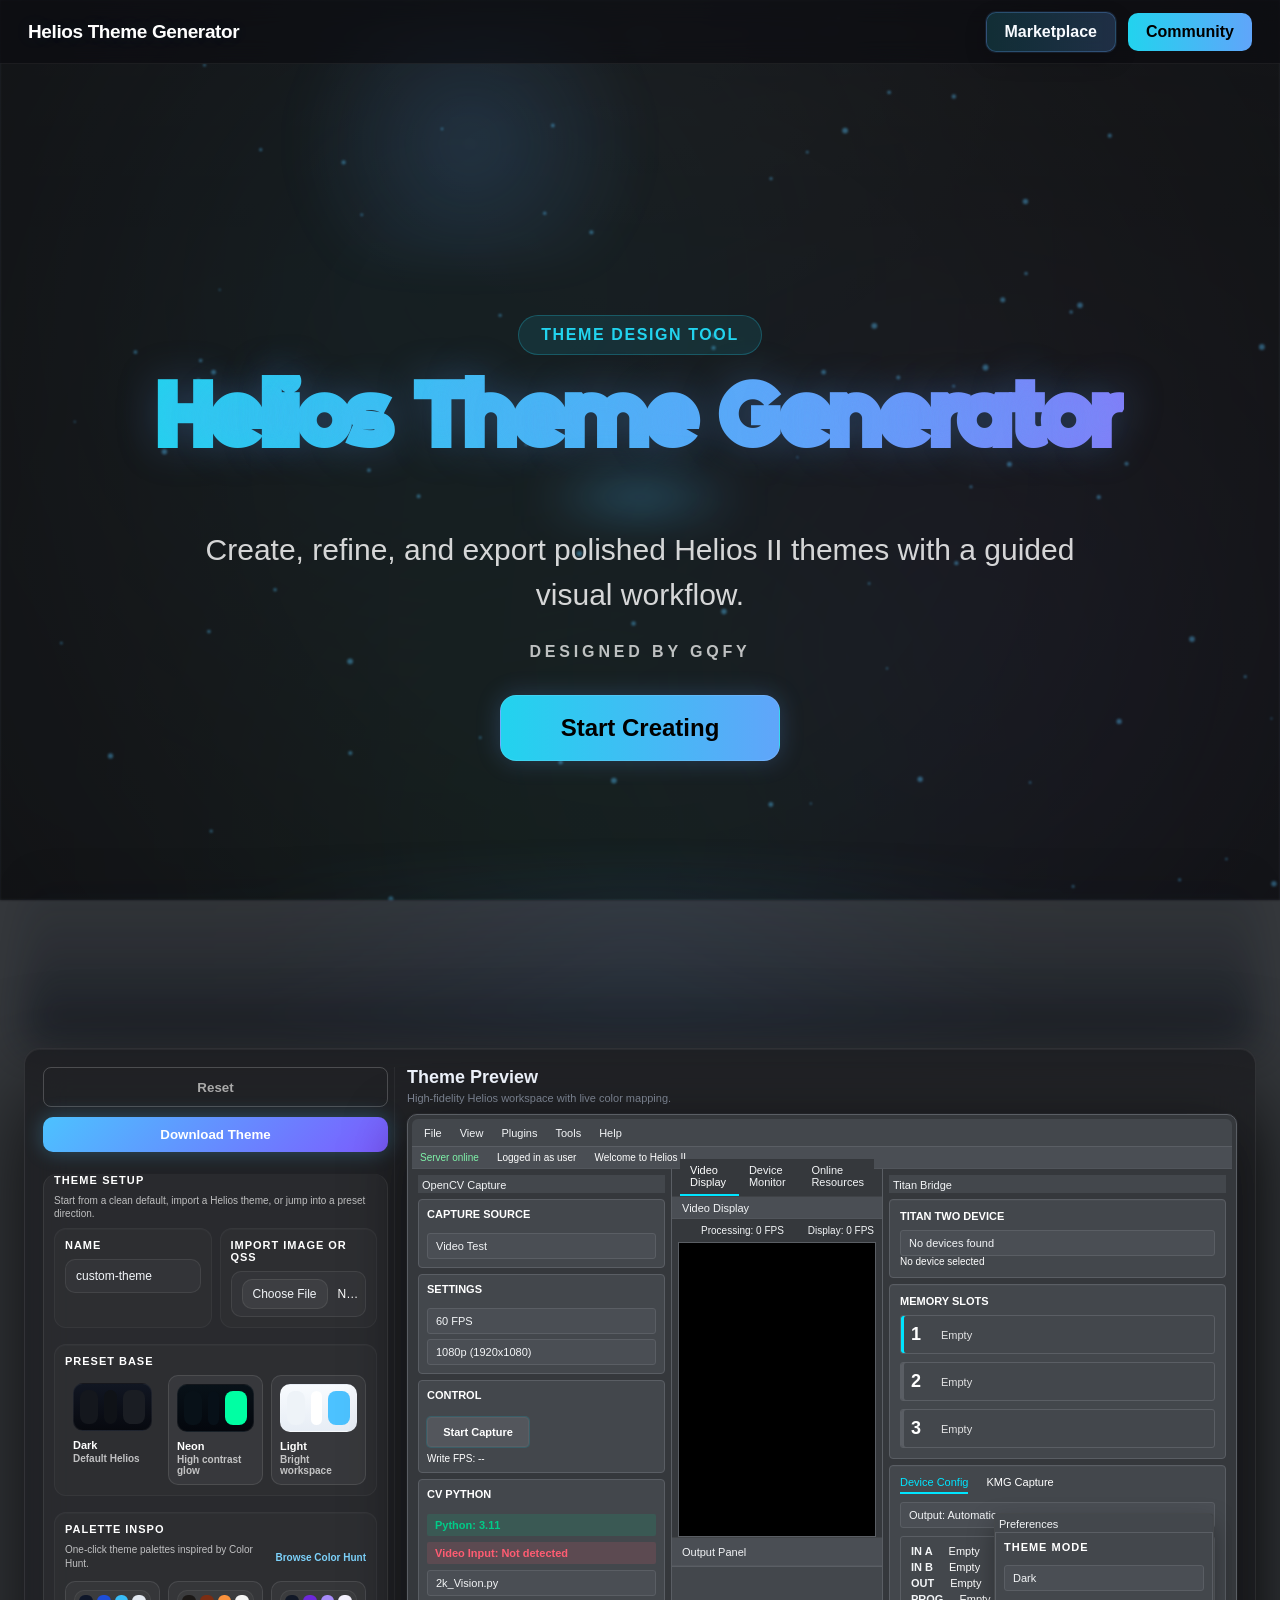
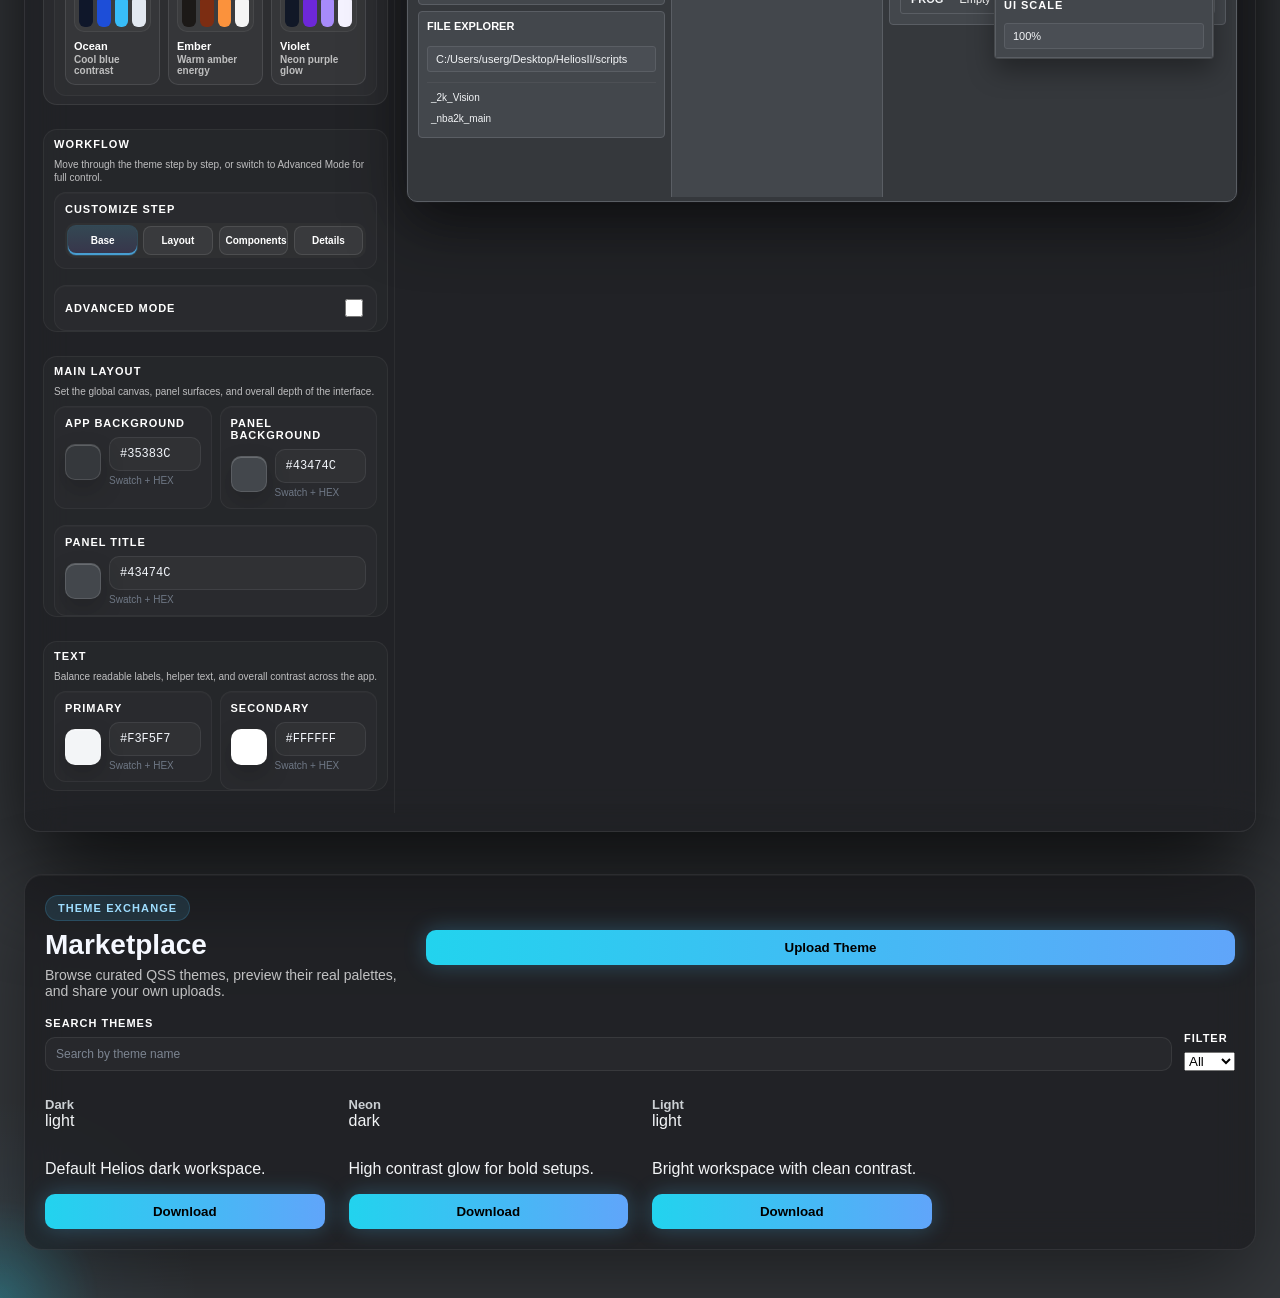
==== commit 7e85ce34: "v4" ====
--- a/index.html
+++ b/index.html
@@ -19,7 +19,10 @@
     <canvas id="bg"></canvas>
     <nav class="top-nav">
       <div class="top-nav-title">Helios Theme Generator</div>
-      <a class="top-nav-button" href="https://discord.gg/inputsense" target="_blank" rel="noreferrer">Community</a>
+      <div class="top-nav-actions">
+        <a id="marketplaceNav" class="top-nav-button marketplace-button" href="marketplace.html">Marketplace</a>
+        <a class="top-nav-button" href="https://discord.gg/inputsense" target="_blank" rel="noreferrer">Community</a>
+      </div>
     </nav>
     <section class="hero">
       <div class="hero-badge">Theme Design Tool</div>
@@ -138,10 +141,6 @@
                     </span>
                   </button>
                 </div>
-              </div>
-              <div class="card full">
-                <label>Actions</label>
-                <button id="resetTheme" class="btn-secondary" type="button">Reset</button>
               </div>
               <div class="card full palette-card is-hidden" id="palettePreviewCard">
                 <label>Extracted Palette</label>
@@ -524,6 +523,71 @@
       </div>
       </div>
     </section>
+
+    <section id="marketplace" class="marketplace-section">
+      <div class="marketplace-shell">
+        <div class="marketplace-header">
+          <div class="marketplace-heading">
+            <span class="marketplace-badge">Theme Exchange</span>
+            <h2>Marketplace</h2>
+            <p>Browse curated QSS themes, preview their real palettes, and share your own uploads.</p>
+          </div>
+          <button id="openMarketplaceUpload" class="download-btn marketplace-upload-btn btn-primary" type="button">Upload Theme</button>
+        </div>
+
+        <div class="marketplace-toolbar">
+          <label class="marketplace-search">
+            <span>Search Themes</span>
+            <input id="marketplaceSearch" type="text" placeholder="Search by theme name" />
+          </label>
+          <label class="marketplace-filter">
+            <span>Filter</span>
+            <select id="marketplaceFilter">
+              <option value="all">All</option>
+              <option value="dark">Dark</option>
+              <option value="light">Light</option>
+            </select>
+          </label>
+        </div>
+
+        <div id="marketplaceGrid" class="marketplace-grid"></div>
+      </div>
+    </section>
+
+    <div id="marketplaceModal" class="marketplace-modal is-hidden" aria-hidden="true">
+      <div class="marketplace-modal-backdrop" data-close-marketplace="true"></div>
+      <div class="marketplace-modal-card">
+        <div class="marketplace-modal-header">
+          <div>
+            <h3>Upload Theme</h3>
+            <p>Add a QSS theme and extract its exact 4-color palette automatically.</p>
+          </div>
+          <button id="closeMarketplaceUpload" class="marketplace-close btn-secondary" type="button" aria-label="Close upload dialog">×</button>
+        </div>
+
+        <div class="marketplace-modal-body">
+          <label class="marketplace-field">
+            <span>Theme Name</span>
+            <input id="marketplaceThemeName" type="text" placeholder="Glowing Horizon" />
+          </label>
+
+          <label class="marketplace-field">
+            <span>Theme File</span>
+            <input id="marketplaceThemeFile" type="file" accept=".qss" />
+          </label>
+
+          <div class="marketplace-field">
+            <span>Extracted Palette</span>
+            <div id="marketplaceUploadPalette" class="marketplace-upload-palette"></div>
+          </div>
+        </div>
+
+        <div class="marketplace-modal-footer">
+          <button id="cancelMarketplaceUpload" class="btn-secondary" type="button">Cancel</button>
+          <button id="submitMarketplaceUpload" class="download-btn btn-primary" type="button">Submit Theme</button>
+        </div>
+      </div>
+    </div>
     <div id="toast">Theme Exported ✅</div>
 
     <script src="./app.js"></script>
--- a/styles.css
+++ b/styles.css
@@ -41,6 +41,10 @@
   min-height: 100vh;
   overflow-x: hidden;
   overflow-y: auto;
+}
+
+body.theme-preview-open {
+  overflow: hidden;
 }
 
 body::before {
@@ -78,12 +82,22 @@
   animation: fadeIn 0.8s ease;
 }
 
+.top-nav-actions {
+  display: flex;
+  align-items: center;
+  gap: 12px;
+}
+
 .top-nav-title {
   font-size: 19px;
   font-weight: 800;
   color: #ffffff;
   letter-spacing: -0.02em;
   text-shadow: 0 0 18px rgba(96, 165, 250, 0.12);
+}
+
+.marketplace-home-link {
+  text-decoration: none;
 }
 
 .top-nav-button {
@@ -96,12 +110,21 @@
   border-radius: 10px;
   font-weight: 600;
   text-decoration: none;
+  border: none;
+  cursor: pointer;
   transition: transform 0.2s ease, box-shadow 0.2s ease, filter 0.2s ease;
 }
 
 .top-nav-button:hover {
   transform: scale(1.03);
   box-shadow: 0 0 20px rgba(96, 165, 250, 0.4);
+}
+
+.marketplace-button {
+  background: linear-gradient(90deg, rgba(34, 211, 238, 0.16), rgba(96, 165, 250, 0.22));
+  color: #f8fbff;
+  border: 1px solid rgba(96, 165, 250, 0.28);
+  box-shadow: 0 0 0 1px rgba(96, 165, 250, 0.1), 0 8px 22px rgba(0, 0, 0, 0.18);
 }
 
 body {
@@ -302,6 +325,898 @@
   transform: translateY(0);
 }
 
+.marketplace-section {
+  padding: 24px 24px 48px;
+}
+
+.marketplace-shell {
+  width: calc(100vw - 48px);
+  margin: 0;
+  border-radius: 18px;
+  background: rgba(20, 20, 24, 0.58);
+  border: 1px solid rgba(255, 255, 255, 0.08);
+  box-shadow:
+    0 30px 90px rgba(0, 0, 0, 0.46),
+    inset 0 1px 0 rgba(255, 255, 255, 0.04);
+  backdrop-filter: blur(18px);
+  padding: 20px;
+}
+
+.marketplace-header {
+  display: flex;
+  justify-content: space-between;
+  align-items: flex-start;
+  gap: 20px;
+  margin-bottom: 18px;
+}
+
+.marketplace-heading h2 {
+  margin: 8px 0 6px;
+  font-size: 28px;
+  color: #f5f8ff;
+}
+
+.marketplace-back-link {
+  display: inline-flex;
+  align-items: center;
+  gap: 6px;
+  margin-bottom: 12px;
+  color: rgba(255, 255, 255, 0.78);
+  text-decoration: none;
+  font-size: 13px;
+  font-weight: 600;
+  letter-spacing: 0.02em;
+}
+
+.marketplace-back-link:hover {
+  color: #ffffff;
+  transform: translateX(-2px);
+}
+
+.marketplace-heading h1 {
+  margin: 8px 0 6px;
+  font-size: 28px;
+  color: #f5f8ff;
+}
+
+.marketplace-heading p {
+  margin: 0;
+  color: rgba(255, 255, 255, 0.72);
+  font-size: 14px;
+}
+
+.marketplace-badge {
+  display: inline-flex;
+  padding: 6px 12px;
+  border-radius: 999px;
+  background: rgba(76, 194, 255, 0.12);
+  border: 1px solid rgba(76, 194, 255, 0.18);
+  color: #9eddff;
+  text-transform: uppercase;
+  letter-spacing: 0.1em;
+  font-size: 11px;
+  font-weight: 700;
+}
+
+.marketplace-upload-btn {
+  width: auto;
+  min-width: 160px;
+  align-self: center;
+}
+
+body.is-dragging-theme .marketplace-upload-btn {
+  transform: translateY(-1px) scale(1.02);
+  box-shadow:
+    0 0 0 1px rgba(76, 194, 255, 0.28),
+    0 18px 40px rgba(76, 194, 255, 0.18);
+}
+
+body.is-dragging-theme .marketplace-shell {
+  border-color: rgba(76, 194, 255, 0.24);
+  box-shadow:
+    0 30px 90px rgba(0, 0, 0, 0.46),
+    0 0 0 1px rgba(76, 194, 255, 0.14),
+    inset 0 1px 0 rgba(255, 255, 255, 0.04);
+}
+
+.marketplace-toolbar {
+  display: grid;
+  grid-template-columns: minmax(0, 1fr) auto;
+  gap: 12px;
+  margin-bottom: 18px;
+  align-items: end;
+}
+
+.marketplace-sort {
+  display: flex;
+  flex-direction: column;
+  gap: 8px;
+}
+
+.marketplace-sort span {
+  font-size: 11px;
+  color: #ffffff;
+  font-weight: 600;
+  letter-spacing: 0.09em;
+  text-transform: uppercase;
+}
+
+.marketplace-sort-tabs {
+  display: inline-flex;
+  gap: 6px;
+  padding: 4px;
+  border-radius: 12px;
+  background: rgba(255, 255, 255, 0.03);
+  border: 1px solid rgba(255, 255, 255, 0.06);
+}
+
+.marketplace-sort-tab {
+  width: auto;
+  padding: 8px 12px;
+  border-radius: 9px;
+  background: transparent;
+  border: 1px solid transparent;
+  color: rgba(255, 255, 255, 0.7);
+  box-shadow: none;
+}
+
+.marketplace-sort-tab:hover {
+  transform: translateY(-1px);
+  color: #ffffff;
+  background: rgba(255, 255, 255, 0.04);
+}
+
+.marketplace-sort-tab.active {
+  color: #ffffff;
+  background: linear-gradient(180deg, rgba(76, 194, 255, 0.16), rgba(124, 92, 255, 0.12));
+  border-color: rgba(76, 194, 255, 0.32);
+  box-shadow: inset 0 -2px 0 rgba(76, 194, 255, 0.7);
+}
+
+.marketplace-layout {
+  display: flex;
+  gap: 24px;
+  align-items: flex-start;
+}
+
+.marketplace-sidebar {
+  width: 180px;
+  flex: 0 0 180px;
+  display: flex;
+  flex-direction: column;
+  gap: 10px;
+  padding: 12px;
+  border-radius: 16px;
+  background: rgba(255, 255, 255, 0.02);
+  border: 1px solid rgba(255, 255, 255, 0.06);
+}
+
+.marketplace-sidebar-title {
+  font-size: 11px;
+  color: #ffffff;
+  font-weight: 700;
+  text-transform: uppercase;
+  letter-spacing: 0.1em;
+  margin-bottom: 4px;
+}
+
+.marketplace-category {
+  padding: 10px 14px;
+  border-radius: 10px;
+  cursor: pointer;
+  color: #aaa;
+  background: transparent;
+  border: 1px solid transparent;
+  text-align: left;
+  font-weight: 600;
+}
+
+.marketplace-category:hover {
+  color: #fff;
+  background: rgba(255, 255, 255, 0.04);
+  border-color: rgba(255, 255, 255, 0.08);
+  transform: translateX(2px);
+}
+
+.marketplace-category.active {
+  background: rgba(255,255,255,0.06);
+  color: #fff;
+  border-color: rgba(255,255,255,0.08);
+  box-shadow: 0 0 0 1px rgba(76, 194, 255, 0.12);
+}
+
+.marketplace-main {
+  flex: 1;
+  min-width: 0;
+}
+
+.marketplace-search,
+.marketplace-filter,
+.marketplace-field {
+  display: flex;
+  flex-direction: column;
+  gap: 8px;
+}
+
+.marketplace-search span,
+.marketplace-filter span,
+.marketplace-field span {
+  font-size: 11px;
+  color: #ffffff;
+  font-weight: 600;
+  letter-spacing: 0.09em;
+  text-transform: uppercase;
+}
+
+.marketplace-grid {
+  display: grid;
+  grid-template-columns: repeat(auto-fill, minmax(220px, 1fr));
+  gap: 24px;
+}
+
+.theme-card {
+  border-radius: 16px;
+  padding: 0;
+  background: transparent;
+  border: none;
+  backdrop-filter: none;
+  transition:
+    transform 0.32s cubic-bezier(0.22, 1, 0.36, 1),
+    box-shadow 0.32s cubic-bezier(0.22, 1, 0.36, 1),
+    filter 0.28s cubic-bezier(0.22, 1, 0.36, 1);
+  position: relative;
+  overflow: visible;
+  cursor: pointer;
+  --mx: 50%;
+  --my: 50%;
+}
+
+.theme-card::after {
+  content: "";
+  position: absolute;
+  inset: -10px;
+  border-radius: 22px;
+  background:
+    radial-gradient(circle at var(--mx) var(--my), rgba(255, 255, 255, 0.1), transparent 24%),
+    radial-gradient(circle at 20% 18%, rgba(91, 140, 255, 0.16), transparent 40%),
+    radial-gradient(circle at 80% 82%, rgba(46, 199, 255, 0.14), transparent 36%);
+  filter: blur(18px);
+  opacity: 0;
+  pointer-events: none;
+  transform: scale(0.98);
+  transition:
+    opacity 0.3s cubic-bezier(0.22, 1, 0.36, 1),
+    transform 0.32s cubic-bezier(0.22, 1, 0.36, 1);
+  z-index: -1;
+}
+
+.theme-card:hover {
+  transform: translateY(-6px) scale(1.02);
+  box-shadow: 0 18px 34px rgba(0,0,0,0.26);
+}
+
+.theme-card:hover::after {
+  opacity: 1;
+  transform: scale(1);
+}
+
+.theme-header {
+  margin-bottom: 0;
+}
+
+.theme-header h3 {
+  margin: 0;
+  font-size: 14px;
+  font-weight: 600;
+  opacity: 0.9;
+  color: #f7fbff;
+}
+
+.theme-name {
+  font-size: 13px;
+  font-weight: 600;
+  opacity: 0.8;
+  color: #f7fbff;
+  margin: 0;
+}
+
+.palette-full {
+  display: flex;
+  flex-direction: column;
+  height: 180px;
+  border-radius: 16px;
+  overflow: hidden;
+  box-shadow:
+    inset 0 1px 0 rgba(255,255,255,0.08),
+    0 14px 30px rgba(0,0,0,0.24);
+  transition:
+    filter 0.3s cubic-bezier(0.22, 1, 0.36, 1),
+    box-shadow 0.32s cubic-bezier(0.22, 1, 0.36, 1);
+}
+
+.theme-hover-preview {
+  position: absolute;
+  inset: 14px 14px auto;
+  height: 118px;
+  opacity: 0;
+  transform: translateY(8px) scale(0.98);
+  pointer-events: none;
+  transition:
+    opacity 0.24s cubic-bezier(0.22, 1, 0.36, 1),
+    transform 0.28s cubic-bezier(0.22, 1, 0.36, 1);
+  z-index: 2;
+}
+
+.theme-card:hover .theme-hover-preview {
+  opacity: 1;
+  transform: translateY(0) scale(1);
+}
+
+.theme-hover-shell {
+  height: 100%;
+  border-radius: 12px;
+  overflow: hidden;
+  background: rgba(9, 12, 18, 0.82);
+  border: 1px solid rgba(255,255,255,0.08);
+  box-shadow: 0 18px 34px rgba(0,0,0,0.28);
+}
+
+.theme-hover-top {
+  height: 14px;
+  opacity: 0.8;
+}
+
+.theme-hover-body {
+  display: grid;
+  grid-template-columns: 44px 1fr;
+  height: calc(100% - 14px);
+}
+
+.theme-hover-sidebar {
+  border-right: 1px solid;
+  opacity: 0.9;
+}
+
+.theme-hover-main {
+  display: grid;
+  grid-template-rows: 18px 1fr 18px;
+  min-width: 0;
+}
+
+.theme-hover-tabs {
+  display: flex;
+  gap: 4px;
+  padding: 4px;
+}
+
+.theme-hover-tabs span {
+  height: 100%;
+  flex: 1;
+  border-radius: 4px;
+}
+
+.theme-hover-screen {
+  margin: 0 4px 4px;
+  background: #000000;
+  border-radius: 6px;
+}
+
+.theme-hover-bottom {
+  border-top: 1px solid;
+  opacity: 0.9;
+}
+
+.theme-card .palette,
+.palette-full {
+  display: flex;
+  gap: 6px;
+}
+
+.theme-card .palette {
+  margin: 14px 0;
+  height: auto;
+}
+
+.theme-card .palette .color,
+.palette-full .color-block,
+.marketplace-upload-palette .palette-chip {
+  flex: 1;
+  height: 34px;
+  min-width: 0;
+  border-radius: 6px;
+  border: 1px solid rgba(255,255,255,0.08);
+  box-shadow: inset 0 1px 0 rgba(255, 255, 255, 0.12);
+  transition:
+    transform 0.28s cubic-bezier(0.22, 1, 0.36, 1),
+    box-shadow 0.28s cubic-bezier(0.22, 1, 0.36, 1),
+    filter 0.28s cubic-bezier(0.22, 1, 0.36, 1);
+}
+
+.theme-card .palette .color:hover,
+.theme-card:hover .color-block,
+.marketplace-upload-palette .palette-chip:hover {
+  filter: brightness(1.1);
+  box-shadow: 0 0 14px rgba(76, 194, 255, 0.18);
+}
+
+.palette-full .color-block {
+  height: auto;
+  border-radius: 0;
+  border: none;
+  box-shadow: none;
+  transform-origin: center;
+}
+
+.theme-card:hover .palette-full {
+  filter: brightness(1.08);
+  box-shadow:
+    inset 0 1px 0 rgba(255,255,255,0.1),
+    0 18px 36px rgba(0,0,0,0.3);
+}
+
+.theme-card:hover .palette-full .color-block {
+  transform: scaleY(1.05);
+}
+
+.color-block.is-copied {
+  animation: palettePulse 0.22s cubic-bezier(0.22, 1, 0.36, 1);
+}
+
+.theme-info {
+  display: flex;
+  justify-content: space-between;
+  align-items: center;
+  margin-top: 10px;
+  padding: 0 4px;
+  gap: 10px;
+}
+
+.theme-meta {
+  display: flex;
+  flex-direction: column;
+  gap: 2px;
+  min-width: 0;
+}
+
+.theme-like-count {
+  font-size: 11px;
+  color: rgba(255, 255, 255, 0.56);
+}
+
+.theme-actions {
+  margin-top: 0;
+  display: flex;
+  align-items: center;
+  gap: 8px;
+}
+
+.theme-actions a {
+  display: block;
+  text-decoration: none;
+}
+
+.marketplace-download-btn {
+  width: auto;
+  padding: 6px 10px;
+  border-radius: 8px;
+  border: none;
+  background: rgba(255,255,255,0.08);
+  color: #000;
+  font-weight: 600;
+  cursor: pointer;
+  min-width: 42px;
+  transition:
+    transform 0.28s cubic-bezier(0.22, 1, 0.36, 1),
+    box-shadow 0.28s cubic-bezier(0.22, 1, 0.36, 1),
+    background-color 0.28s cubic-bezier(0.22, 1, 0.36, 1);
+}
+
+.theme-like-btn {
+  width: auto;
+  min-width: 40px;
+  padding: 6px 10px;
+  border-radius: 8px;
+  background: rgba(255,255,255,0.06);
+  border: 1px solid rgba(255,255,255,0.1);
+  color: #ffd0de;
+  box-shadow: none;
+}
+
+.theme-like-btn:hover {
+  box-shadow: 0 10px 22px rgba(0,0,0,0.18);
+  transform: translateY(-1px) scale(1.03);
+}
+
+.theme-card:hover .marketplace-download-btn {
+  transform: translateY(-1px);
+  box-shadow: 0 10px 22px rgba(0,0,0,0.18);
+}
+
+.marketplace-load-more {
+  grid-column: 1 / -1;
+  padding: 16px;
+  text-align: center;
+  color: rgba(255,255,255,0.6);
+  font-size: 12px;
+}
+
+.theme-card-skeleton {
+  border-radius: 16px;
+  overflow: hidden;
+  background: rgba(255,255,255,0.03);
+  border: 1px solid rgba(255,255,255,0.05);
+  min-height: 220px;
+  animation: skeletonPulse 1.25s ease-in-out infinite;
+}
+
+.theme-card-skeleton-palette {
+  display: flex;
+  flex-direction: column;
+  height: 180px;
+}
+
+.theme-card-skeleton-palette span,
+.theme-card-skeleton-meta {
+  background: linear-gradient(90deg, rgba(255,255,255,0.04), rgba(255,255,255,0.08), rgba(255,255,255,0.04));
+  background-size: 200% 100%;
+  animation: skeletonShimmer 1.3s linear infinite;
+}
+
+.theme-card-skeleton-palette span {
+  flex: 1;
+}
+
+.theme-card-skeleton-meta {
+  height: 18px;
+  margin: 14px 12px 0;
+  border-radius: 999px;
+}
+
+@keyframes skeletonShimmer {
+  0% { background-position: 200% 0; }
+  100% { background-position: -200% 0; }
+}
+
+@keyframes skeletonPulse {
+  0%, 100% { opacity: 0.86; }
+  50% { opacity: 1; }
+}
+
+.theme-preview-modal {
+  position: fixed;
+  inset: 0;
+  z-index: 180;
+  display: flex;
+  align-items: center;
+  justify-content: center;
+  padding: 24px;
+}
+
+.theme-preview-modal.is-hidden {
+  display: none;
+}
+
+.theme-preview-backdrop {
+  position: absolute;
+  inset: 0;
+  background: rgba(3, 5, 10, 0.72);
+  backdrop-filter: blur(14px);
+}
+
+.theme-preview-card {
+  position: relative;
+  width: min(980px, calc(100vw - 32px));
+  border-radius: 22px;
+  padding: 22px;
+  background: rgba(16, 18, 24, 0.92);
+  border: 1px solid rgba(255,255,255,0.08);
+  box-shadow: 0 42px 120px rgba(0,0,0,0.48);
+}
+
+.theme-preview-top {
+  display: flex;
+  justify-content: space-between;
+  align-items: flex-start;
+  gap: 14px;
+  margin-bottom: 16px;
+}
+
+.theme-preview-top h2 {
+  margin: 8px 0 4px;
+  font-size: 28px;
+}
+
+.theme-preview-top p {
+  margin: 0;
+  color: rgba(255,255,255,0.66);
+  font-size: 13px;
+}
+
+.theme-preview-badge {
+  display: inline-flex;
+  padding: 6px 11px;
+  border-radius: 999px;
+  background: rgba(76,194,255,0.12);
+  border: 1px solid rgba(76,194,255,0.16);
+  color: #b8ebff;
+  font-size: 11px;
+  font-weight: 700;
+  text-transform: uppercase;
+  letter-spacing: 0.09em;
+}
+
+.theme-preview-close {
+  width: 42px;
+  min-width: 42px;
+  height: 42px;
+  padding: 0;
+  line-height: 1;
+  font-size: 24px;
+}
+
+.theme-preview-palette {
+  display: grid;
+  grid-template-columns: repeat(4, minmax(0, 1fr));
+  gap: 10px;
+  margin-bottom: 16px;
+}
+
+.theme-preview-swatch {
+  height: 50px;
+  border-radius: 12px;
+  border: 1px solid rgba(255,255,255,0.1);
+  box-shadow: inset 0 1px 0 rgba(255,255,255,0.14);
+}
+
+.theme-preview-actions {
+  display: flex;
+  gap: 10px;
+  margin-bottom: 18px;
+}
+
+.theme-preview-copy {
+  width: auto;
+  min-width: 160px;
+}
+
+.theme-preview-download {
+  width: auto;
+  min-width: 190px;
+  text-decoration: none;
+  display: inline-flex;
+  align-items: center;
+  justify-content: center;
+}
+
+.theme-preview-canvas {
+  --preview-base: #111827;
+  --preview-surface: #1f2937;
+  --preview-structure: #3b82f6;
+  --preview-accent: #60a5fa;
+}
+
+.market-mini-app {
+  border-radius: 18px;
+  overflow: hidden;
+  border: 1px solid color-mix(in srgb, var(--preview-structure) 50%, transparent);
+  background: var(--preview-base);
+  box-shadow: inset 0 1px 0 rgba(255,255,255,0.05);
+}
+
+.market-mini-topbar {
+  height: 34px;
+  display: flex;
+  align-items: center;
+  justify-content: space-between;
+  padding: 0 12px;
+  background: color-mix(in srgb, var(--preview-base) 78%, white 22%);
+  color: #f5f8ff;
+  font-size: 12px;
+}
+
+.market-mini-body {
+  display: grid;
+  grid-template-columns: 170px 1fr 180px;
+  min-height: 380px;
+}
+
+.market-mini-sidebar,
+.market-mini-right {
+  padding: 10px;
+  background: var(--preview-surface);
+  border-right: 1px solid color-mix(in srgb, var(--preview-structure) 35%, transparent);
+}
+
+.market-mini-right {
+  border-right: none;
+  border-left: 1px solid color-mix(in srgb, var(--preview-structure) 35%, transparent);
+}
+
+.market-mini-title {
+  margin-bottom: 10px;
+  color: #ffffff;
+  font-size: 12px;
+  font-weight: 700;
+}
+
+.market-mini-card,
+.market-mini-slot,
+.market-mini-output,
+.market-mini-sidebar .market-mini-button {
+  border-radius: 10px;
+  border: 1px solid var(--preview-structure);
+}
+
+.market-mini-card {
+  height: 44px;
+  margin-bottom: 10px;
+  background: color-mix(in srgb, var(--preview-surface) 78%, white 22%);
+}
+
+.market-mini-button {
+  width: 100%;
+  margin-top: 14px;
+  padding: 12px;
+  background: var(--preview-accent);
+  color: #031018;
+  font-weight: 700;
+  text-align: center;
+}
+
+.market-mini-main {
+  display: grid;
+  grid-template-rows: 38px 1fr 90px;
+}
+
+.market-mini-tabs {
+  display: flex;
+  gap: 8px;
+  align-items: center;
+  padding: 8px 10px;
+  background: color-mix(in srgb, var(--preview-base) 84%, white 16%);
+}
+
+.market-mini-tab {
+  padding: 6px 10px;
+  border-radius: 9px;
+  color: rgba(255,255,255,0.72);
+  font-size: 12px;
+  border: 1px solid transparent;
+}
+
+.market-mini-tab.active {
+  background: var(--preview-accent);
+  color: #081119;
+}
+
+.market-mini-display {
+  margin: 10px;
+  background: #000000;
+  border-radius: 12px;
+  border: 1px solid color-mix(in srgb, var(--preview-structure) 40%, transparent);
+}
+
+.market-mini-output {
+  margin: 0 10px 10px;
+  background: color-mix(in srgb, var(--preview-surface) 74%, white 26%);
+}
+
+.marketplace-empty {
+  grid-column: 1 / -1;
+  padding: 28px;
+  border-radius: 14px;
+  border: 1px dashed rgba(255, 255, 255, 0.12);
+  background: rgba(255, 255, 255, 0.02);
+  color: rgba(255, 255, 255, 0.7);
+  text-align: center;
+}
+
+@keyframes palettePulse {
+  0% {
+    transform: scaleY(1.05) scale(1);
+  }
+  50% {
+    transform: scaleY(1.08) scale(1.05);
+  }
+  100% {
+    transform: scaleY(1.05) scale(1);
+  }
+}
+
+.marketplace-modal {
+  position: fixed;
+  inset: 0;
+  z-index: 120;
+  display: flex;
+  align-items: center;
+  justify-content: center;
+  padding: 24px;
+}
+
+.marketplace-modal.is-hidden {
+  display: none;
+}
+
+.marketplace-modal-backdrop {
+  position: absolute;
+  inset: 0;
+  background: rgba(3, 5, 10, 0.72);
+  backdrop-filter: blur(10px);
+}
+
+.marketplace-modal-card {
+  position: relative;
+  width: min(520px, calc(100vw - 32px));
+  border-radius: 18px;
+  background: rgba(20, 20, 24, 0.92);
+  border: 1px solid rgba(255, 255, 255, 0.08);
+  box-shadow: 0 30px 90px rgba(0, 0, 0, 0.45);
+  padding: 20px;
+}
+
+.marketplace-modal-header,
+.marketplace-modal-footer {
+  display: flex;
+  justify-content: space-between;
+  align-items: center;
+  gap: 12px;
+}
+
+.marketplace-modal-header {
+  margin-bottom: 18px;
+}
+
+.marketplace-modal-header h3 {
+  margin: 0 0 6px;
+  font-size: 22px;
+}
+
+.marketplace-modal-header p {
+  margin: 0;
+  color: rgba(255, 255, 255, 0.65);
+  font-size: 13px;
+}
+
+.marketplace-close {
+  width: 42px;
+  min-width: 42px;
+  padding: 0;
+  height: 42px;
+  font-size: 22px;
+  line-height: 1;
+}
+
+.marketplace-modal-body {
+  display: grid;
+  gap: 14px;
+  margin-bottom: 18px;
+}
+
+.marketplace-upload-palette {
+  min-height: 52px;
+  border-radius: 12px;
+  background: rgba(255, 255, 255, 0.03);
+  border: 1px solid rgba(255, 255, 255, 0.08);
+  display: flex;
+  align-items: center;
+  gap: 8px;
+  padding: 12px;
+}
+
+.marketplace-upload-palette .palette-chip {
+  flex: 1;
+  height: 34px;
+  min-width: 44px;
+  max-width: 44px;
+  border-radius: 8px;
+  border: 1px solid rgba(255,255,255,0.08);
+}
+
+.marketplace-upload-empty {
+  color: rgba(255, 255, 255, 0.5);
+  font-size: 12px;
+}
+
 .tool-card {
   width: calc(100vw - 40px);
   min-height: var(--tool-height);
@@ -1704,6 +2619,30 @@
   .center-stack {
     grid-template-rows: minmax(360px, 1fr) 220px;
   }
+
+  .marketplace-shell {
+    width: 100%;
+  }
+
+  .marketplace-layout {
+    flex-direction: column;
+  }
+
+  .marketplace-sidebar {
+    width: 100%;
+    flex: none;
+    flex-direction: row;
+    flex-wrap: wrap;
+  }
+
+  .market-mini-body {
+    grid-template-columns: 1fr;
+  }
+
+  .market-mini-right {
+    border-left: none;
+    border-top: 1px solid color-mix(in srgb, var(--preview-structure) 35%, transparent);
+  }
 }
 
 @media (max-width: 720px) {
@@ -1711,12 +2650,40 @@
     padding: 0 16px;
   }
 
+  .top-nav-actions {
+    gap: 8px;
+  }
+
   .top-nav-title {
     font-size: 16px;
   }
 
   .top-nav-button {
     padding: 9px 14px;
+  }
+
+  .marketplace-header,
+  .marketplace-modal-footer {
+    flex-direction: column;
+    align-items: stretch;
+  }
+
+  .marketplace-section {
+    padding: 16px 12px 32px;
+  }
+
+  .marketplace-grid {
+    grid-template-columns: 1fr;
+  }
+
+  .marketplace-toolbar,
+  .theme-preview-actions {
+    grid-template-columns: 1fr;
+    flex-direction: column;
+  }
+
+  .theme-preview-palette {
+    grid-template-columns: 1fr 1fr;
   }
 
   .hero {
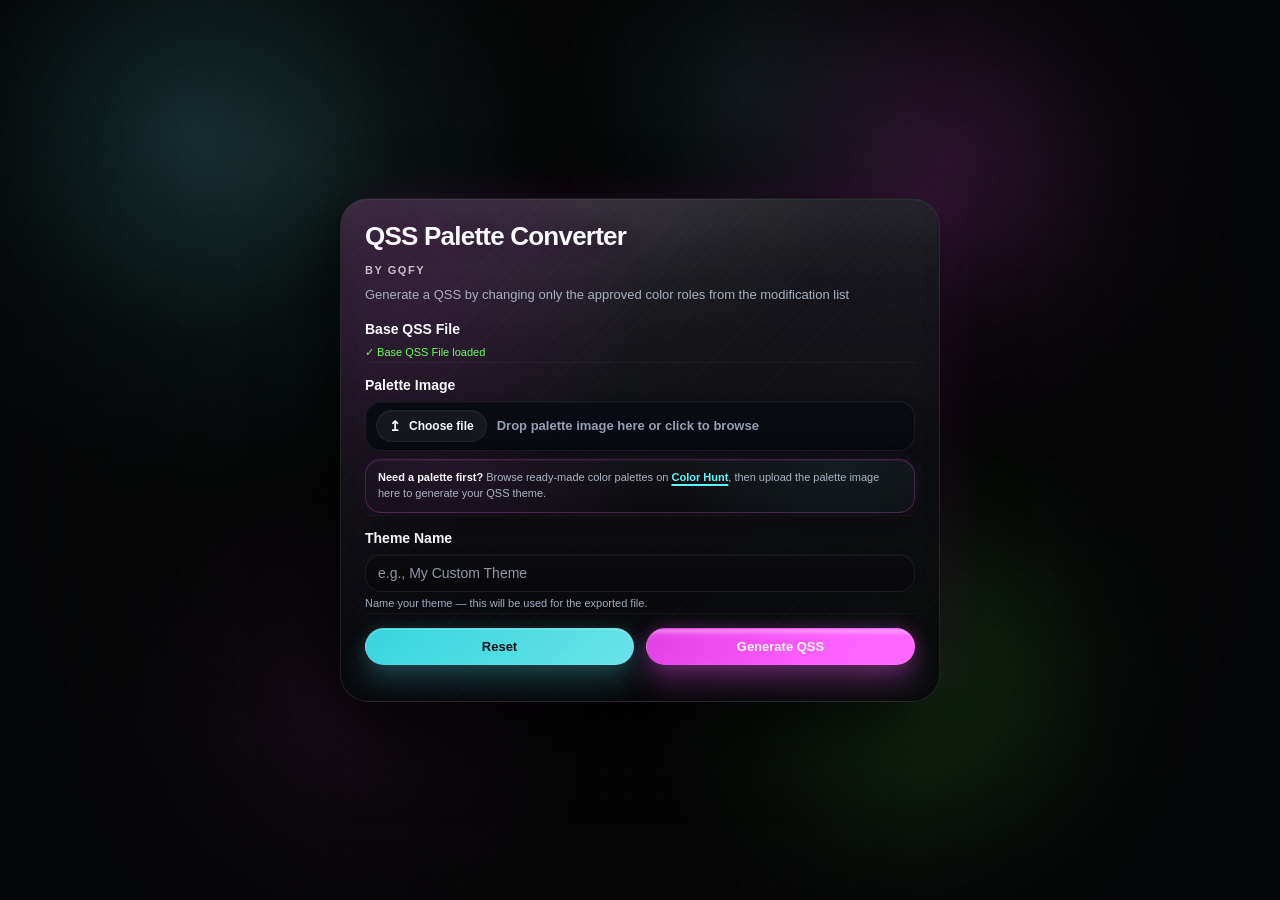
==== commit 40a5ee67: "Rename Index.html to index.html" ====
--- a/index.html
+++ b/index.html
@@ -1,595 +1,2862 @@
 <!DOCTYPE html>
 <html lang="en">
-  <head>
-    <meta charset="UTF-8" />
-    <meta name="viewport" content="width=device-width, initial-scale=1.0" />
-    <title>Helios II Theme Generator</title>
-    <link rel="icon" type="image/png" href="./themegen.png" />
-    <link rel="shortcut icon" href="./themegen.png" />
-    <link rel="icon" type="image/png" sizes="32x32" href="./themegen.png" />
-    <link rel="icon" type="image/png" sizes="16x16" href="./themegen.png" />
-    <link rel="stylesheet" href="./styles.css" />
-  </head>
-  <body>
-    <div class="blobs">
-      <div class="blob blob1"></div>
-      <div class="blob blob2"></div>
-      <div class="blob blob3"></div>
+<head>
+    <meta charset="UTF-8">
+    <meta name="viewport" content="width=device-width, initial-scale=1.0">
+    <title>QSS Palette Converter</title>
+    <style>
+        * {
+            margin: 0;
+            padding: 0;
+            box-sizing: border-box;
+        }
+
+        :root {
+            --bg: #050505;
+            --bg-elevated: rgba(10, 10, 12, 0.76);
+            --bg-panel: rgba(13, 13, 16, 0.88);
+            --bg-input: rgba(9, 9, 11, 0.94);
+            --border: rgba(252, 92, 255, 0.1);
+            --text: #F7F9FC;
+            --text-muted: #94A0B2;
+            --text-soft: #AAB4C3;
+            --app-primary: #FC5CFF;
+            --app-secondary: #5CF7FF;
+            --app-highlight: #69FF5C;
+            --app-accent: #FC5CFF;
+            --app-primary-soft: rgba(252, 92, 255, 0.24);
+            --app-secondary-soft: rgba(92, 247, 255, 0.14);
+            --app-highlight-soft: rgba(105, 255, 92, 0.12);
+            --app-accent-soft: rgba(252, 92, 255, 0.14);
+            --app-primary-weak: rgba(252, 92, 255, 0.1);
+            --app-secondary-weak: rgba(92, 247, 255, 0.06);
+            --app-highlight-weak: rgba(105, 255, 92, 0.06);
+            --app-accent-weak: rgba(252, 92, 255, 0.08);
+            --app-primary-bright: #FF94FF;
+            --app-primary-hover: #FF7BFF;
+            --app-primary-active: #D93CDB;
+            --app-primary-bright-soft: rgba(255, 148, 255, 0.18);
+            --success-green: #69FF5C;
+            --success-green-bright: #94FF8D;
+            --success-green-soft: rgba(105, 255, 92, 0.14);
+            --success-green-weak: rgba(105, 255, 92, 0.08);
+            --success-green-glow: rgba(105, 255, 92, 0.22);
+            --secondary-cyan: #5CF7FF;
+            --secondary-cyan-bright: #9DFBFF;
+            --secondary-cyan-soft: rgba(92, 247, 255, 0.12);
+            --secondary-cyan-glow: rgba(92, 247, 255, 0.2);
+            --app-primary-contrast: #F7F9FC;
+            --app-secondary-contrast: #061114;
+            --app-highlight-contrast: #0E1318;
+            --app-accent-contrast: #F7F9FC;
+            --app-primary-glow: rgba(252, 92, 255, 0.28);
+            --app-highlight-glow: rgba(105, 255, 92, 0.18);
+            --app-accent-glow: rgba(252, 92, 255, 0.22);
+            --app-button-gloss: rgba(255, 200, 255, 0.18);
+            --app-button-gloss-soft: rgba(252, 92, 255, 0.1);
+            --app-surface-outline: rgba(252, 92, 255, 0.12);
+            --material-top: rgba(255, 255, 255, 0.04);
+            --material-bottom: rgba(0, 0, 0, 0.18);
+            --surface-shadow: 0 16px 34px rgba(0, 0, 0, 0.24);
+            --shadow-lg: 0 28px 80px rgba(0, 0, 0, 0.46);
+            --radius-xl: 28px;
+            --radius-lg: 20px;
+            --radius-md: 16px;
+            --radius-pill: 999px;
+        }
+
+        body {
+            font-family: 'Segoe UI', 'Inter', 'Roboto', 'Helvetica Neue', sans-serif;
+            background:
+                radial-gradient(circle at 16% 16%, rgba(92, 247, 255, 0.13) 0%, rgba(92, 247, 255, 0.06) 12%, rgba(92, 247, 255, 0) 28%),
+                radial-gradient(circle at 74% 18%, rgba(252, 92, 255, 0.11) 0%, rgba(252, 92, 255, 0.05) 12%, rgba(252, 92, 255, 0) 24%),
+                radial-gradient(circle at 72% 76%, rgba(105, 255, 92, 0.11) 0%, rgba(105, 255, 92, 0.05) 12%, rgba(105, 255, 92, 0) 24%),
+                radial-gradient(circle at 26% 80%, rgba(252, 92, 255, 0.08) 0%, rgba(252, 92, 255, 0.03) 10%, rgba(252, 92, 255, 0) 22%),
+                radial-gradient(circle at 58% 10%, rgba(92, 247, 255, 0.07) 0%, rgba(92, 247, 255, 0.028) 10%, rgba(92, 247, 255, 0) 18%),
+                radial-gradient(circle, rgba(255, 255, 255, 0.028) 0.8px, transparent 1px),
+                var(--bg);
+            background-size: auto, auto, auto, auto, auto, 28px 28px, auto;
+            background-repeat: no-repeat, no-repeat, no-repeat, no-repeat, no-repeat, repeat, no-repeat;
+            background-position: center, center, center, center, center, 0 0, center;
+            min-height: 100vh;
+            display: flex;
+            align-items: center;
+            justify-content: center;
+            padding: 18px;
+            color: var(--text);
+            overflow-x: hidden;
+            overflow-y: auto;
+            box-sizing: border-box;
+        }
+
+        body::before {
+            content: "";
+            position: fixed;
+            inset: 0;
+            background:
+                radial-gradient(circle at 24% 18%, rgba(255, 255, 255, 0.028) 0%, rgba(255, 255, 255, 0.008) 8%, rgba(255, 255, 255, 0) 20%),
+                radial-gradient(circle at 70% 20%, rgba(255, 255, 255, 0.018) 0%, rgba(255, 255, 255, 0.005) 8%, rgba(255, 255, 255, 0) 18%),
+                radial-gradient(circle at 14% 14%, rgba(92, 247, 255, 0.08) 0%, rgba(92, 247, 255, 0) 16%),
+                radial-gradient(circle at 74% 18%, rgba(252, 92, 255, 0.055) 0%, rgba(252, 92, 255, 0) 15%),
+                radial-gradient(circle at 72% 76%, rgba(105, 255, 92, 0.05) 0%, rgba(105, 255, 92, 0) 16%),
+                radial-gradient(circle at 50% 50%, rgba(0, 0, 0, 0) 24%, rgba(5, 7, 10, 0.1) 56%, rgba(5, 7, 10, 0.68) 100%);
+            pointer-events: none;
+            backdrop-filter: blur(0.22px);
+            -webkit-backdrop-filter: blur(0.22px);
+        }
+
+        body::after {
+            content: "";
+            position: fixed;
+            inset: 0;
+            background:
+                radial-gradient(circle at 10% 14%, rgba(255, 255, 255, 0.014) 0%, transparent 5%),
+                radial-gradient(circle at 72% 12%, rgba(255, 255, 255, 0.012) 0%, transparent 4.5%),
+                radial-gradient(circle at 88% 64%, rgba(255, 255, 255, 0.01) 0%, transparent 4%),
+                repeating-radial-gradient(circle at 0 0, rgba(255, 255, 255, 0.016) 0 0.75px, transparent 0.75px 22px);
+            mix-blend-mode: soft-light;
+            opacity: 0.14;
+            filter: blur(0.12px);
+            mask-image: radial-gradient(circle at center, rgba(0, 0, 0, 0.22) 0%, rgba(0, 0, 0, 0.1) 22%, rgba(0, 0, 0, 0.56) 62%, rgba(0, 0, 0, 0.92) 100%);
+            -webkit-mask-image: radial-gradient(circle at center, rgba(0, 0, 0, 0.22) 0%, rgba(0, 0, 0, 0.1) 22%, rgba(0, 0, 0, 0.56) 62%, rgba(0, 0, 0, 0.92) 100%);
+            pointer-events: none;
+        }
+
+        .container {
+            background:
+                linear-gradient(180deg, rgba(24, 24, 30, 0.9), rgba(10, 10, 13, 0.86)),
+                linear-gradient(125deg, var(--app-primary-weak) 0%, rgba(255, 255, 255, 0.012) 40%, rgba(0, 0, 0, 0) 100%),
+                linear-gradient(215deg, rgba(255, 255, 255, 0.012) 0%, rgba(255, 255, 255, 0) 34%, var(--app-secondary-weak) 100%);
+            border-radius: var(--radius-xl);
+            box-shadow:
+                0 30px 80px rgba(0, 0, 0, 0.6),
+                -18px 10px 42px rgba(0, 0, 0, 0.16),
+                18px -10px 36px rgba(252, 92, 255, 0.08),
+                inset 0 1px 0 rgba(255, 255, 255, 0.05),
+                inset 0 -10px 18px rgba(0, 0, 0, 0.12);
+            border: 1px solid rgba(255, 255, 255, 0.08);
+            backdrop-filter: blur(20px) saturate(116%);
+            -webkit-backdrop-filter: blur(20px) saturate(116%);
+            max-width: 600px;
+            width: 100%;
+            max-height: none;
+            margin: 0 auto;
+            align-self: center;
+            padding: 26px 28px;
+            position: relative;
+            overflow: hidden;
+            transition: box-shadow 0.32s ease, transform 0.32s ease, border-color 0.32s ease;
+        }
+
+        .container:hover {
+            box-shadow:
+                0 28px 86px rgba(0, 0, 0, 0.48),
+                26px -14px 52px var(--app-primary-glow),
+                -12px 8px 28px rgba(0, 0, 0, 0.16);
+            border-color: rgba(252, 92, 255, 0.12);
+        }
+
+        .container::before {
+            content: "";
+            position: absolute;
+            inset: 0;
+            background:
+                linear-gradient(180deg, rgba(255, 255, 255, 0.055), rgba(255, 255, 255, 0.008) 16%, rgba(255, 255, 255, 0) 28%, var(--material-bottom) 100%),
+                repeating-linear-gradient(135deg, rgba(255, 255, 255, 0.01) 0px, rgba(255, 255, 255, 0.01) 1px, transparent 1px, transparent 8px),
+                repeating-linear-gradient(45deg, rgba(255, 255, 255, 0.004) 0px, rgba(255, 255, 255, 0.004) 1px, transparent 1px, transparent 11px),
+                radial-gradient(circle at 48% -4%, rgba(255, 255, 255, 0.06) 0%, rgba(255, 255, 255, 0) 36%),
+                radial-gradient(circle at 16% 18%, var(--app-primary-weak) 0%, transparent 32%),
+                linear-gradient(135deg, var(--app-primary-weak), transparent 42%, rgba(0, 0, 0, 0) 100%);
+            pointer-events: none;
+        }
+
+        .container > * {
+            position: relative;
+            z-index: 2;
+        }
+
+        h1 {
+            font-size: 26px;
+            font-weight: 700;
+            margin-bottom: 8px;
+            color: var(--text);
+            letter-spacing: -0.03em;
+            text-shadow: 0 0 18px var(--app-primary-weak), 0 0 36px rgba(0, 0, 0, 0.18);
+        }
+
+        .title-byline {
+            display: inline-block;
+            margin: -2px 0 10px;
+            font-size: 11px;
+            font-weight: 700;
+            letter-spacing: 0.14em;
+            text-transform: uppercase;
+            color: rgba(255, 255, 255, 0.72);
+            text-shadow: 0 0 14px var(--app-primary-weak);
+        }
+
+        .subtitle {
+            font-size: 13px;
+            color: #A7B1C0;
+            margin-bottom: 20px;
+            line-height: 1.45;
+        }
+
+        .form-group {
+            margin-bottom: 20px;
+        }
+
+        .form-group:not(:last-of-type) {
+            border-bottom: 1px solid rgba(255, 255, 255, 0.04);
+            padding-bottom: 2px;
+        }
+
+        label {
+            display: block;
+            font-size: 14px;
+            font-weight: 700;
+            margin-bottom: 8px;
+            color: var(--text);
+        }
+
+        input[type="text"] {
+            width: 100%;
+            padding: 10px 12px;
+            border: 1px solid rgba(255, 255, 255, 0.07);
+            border-radius: var(--radius-md);
+            font-size: 14px;
+            transition: border-color 0.24s ease, box-shadow 0.24s ease, transform 0.24s ease, background-color 0.24s ease;
+            background: linear-gradient(180deg, rgba(12, 12, 15, 0.96), rgba(8, 8, 10, 0.94));
+            color: var(--text);
+            box-shadow: inset 0 1px 0 rgba(255, 255, 255, 0.035), 0 6px 14px rgba(0, 0, 0, 0.12);
+        }
+
+        input[type="text"]::placeholder {
+            color: rgba(170, 180, 195, 0.84);
+        }
+
+        input[type="text"]:hover {
+            border-color: var(--app-primary);
+            background: rgba(12, 15, 22, 0.98);
+        }
+
+        input[type="text"]:focus {
+            outline: none;
+            border-color: var(--app-secondary);
+            box-shadow: 0 0 0 3px rgba(92, 247, 255, 0.14), 0 0 0 1px var(--app-secondary), 0 0 12px rgba(92, 247, 255, 0.12);
+            transform: translateY(-1px);
+        }
+
+        .sr-only-file {
+            position: absolute;
+            width: 1px;
+            height: 1px;
+            padding: 0;
+            margin: -1px;
+            overflow: hidden;
+            clip: rect(0, 0, 0, 0);
+            white-space: nowrap;
+            border: 0;
+        }
+
+        .upload-field {
+            width: 100%;
+            min-height: 48px;
+            display: flex;
+            align-items: center;
+            gap: 10px;
+            padding: 8px 10px;
+            border: 1px solid rgba(255, 255, 255, 0.07);
+            border-radius: var(--radius-md);
+            background: linear-gradient(180deg, rgba(9, 12, 18, 0.96), rgba(7, 10, 16, 0.94));
+            box-shadow: inset 0 1px 0 rgba(255, 255, 255, 0.03), inset 0 -1px 0 rgba(0, 0, 0, 0.18), 0 8px 18px rgba(0, 0, 0, 0.1);
+            cursor: pointer;
+            transition: border-color 0.24s ease, box-shadow 0.24s ease, transform 0.24s ease, background 0.24s ease;
+        }
+
+        .upload-field:hover {
+            border-color: var(--app-primary);
+            background: linear-gradient(180deg, rgba(11, 14, 22, 0.98), rgba(8, 11, 18, 0.96));
+        }
+
+        .upload-field:focus-within,
+        .upload-field.is-dragover {
+            border-color: var(--app-secondary);
+            box-shadow: 0 0 0 3px rgba(92, 247, 255, 0.14), 0 0 0 1px var(--app-secondary), 0 0 12px rgba(92, 247, 255, 0.12);
+            transform: translateY(-1px);
+        }
+
+        .upload-field.is-dragover {
+            background: linear-gradient(180deg, rgba(18, 16, 34, 0.98), rgba(11, 10, 24, 0.98));
+        }
+
+        .upload-button {
+            display: inline-flex;
+            align-items: center;
+            gap: 8px;
+            padding: 8px 12px;
+            border-radius: var(--radius-pill);
+            border: 1px solid rgba(255, 255, 255, 0.06);
+            background: rgba(255, 255, 255, 0.05);
+            color: var(--text);
+            font-size: 12px;
+            font-weight: 700;
+            white-space: nowrap;
+            box-shadow: inset 0 1px 0 rgba(255, 255, 255, 0.04);
+        }
+
+        .upload-icon {
+            font-size: 14px;
+            line-height: 1;
+        }
+
+        .upload-filename {
+            min-width: 0;
+            flex: 1;
+            color: var(--text-muted);
+            font-size: 13px;
+            white-space: nowrap;
+            overflow: hidden;
+            text-overflow: ellipsis;
+        }
+
+        .upload-field.has-file .upload-filename {
+            color: var(--text-soft);
+        }
+
+        .help-text {
+            font-size: 11px;
+            color: #A1ADBE;
+            margin-top: 4px;
+            line-height: 1.4;
+        }
+
+        .help-text.loaded {
+            color: var(--success-green);
+            font-weight: 500;
+        }
+
+        .help-text a {
+            color: var(--app-secondary);
+        }
+
+        .palette-guidance {
+            margin-top: 8px;
+            padding: 10px 12px;
+            border-radius: var(--radius-md);
+            background:
+                radial-gradient(circle at 14% 22%, var(--app-primary-weak) 0%, transparent 42%),
+                radial-gradient(circle at 86% 20%, var(--app-secondary-weak) 0%, transparent 34%),
+                linear-gradient(180deg, rgba(18, 18, 23, 0.92), rgba(11, 11, 15, 0.9));
+            border: 1px solid var(--app-surface-outline);
+            color: var(--text-soft);
+            line-height: 1.45;
+            box-shadow: var(--surface-shadow), 0 0 16px rgba(252, 92, 255, 0.08), inset 0 1px 0 rgba(255, 255, 255, 0.04);
+        }
+
+        .palette-guidance strong {
+            color: var(--text);
+        }
+
+        .palette-guidance a {
+            color: var(--app-secondary);
+            font-weight: 700;
+            text-decoration-thickness: 2px;
+            text-underline-offset: 3px;
+        }
+
+        .button-group {
+            display: grid;
+            grid-template-columns: 1fr 1fr;
+            gap: 12px;
+            margin-bottom: 18px;
+        }
+
+        button {
+            padding: 10px 20px;
+            border: 1px solid rgba(255, 255, 255, 0.06);
+            border-radius: var(--radius-pill);
+            font-size: 13px;
+            font-weight: 700;
+            cursor: pointer;
+            transition: transform 0.24s ease, box-shadow 0.24s ease, border-color 0.24s ease, background 0.28s ease, color 0.24s ease, opacity 0.24s ease;
+            position: relative;
+            overflow: hidden;
+        }
+
+        button:hover {
+            transform: translateY(-3px);
+            box-shadow: 0 12px 24px rgba(0, 0, 0, 0.24);
+        }
+
+        button:disabled {
+            opacity: 0.5;
+            cursor: not-allowed;
+            transform: none;
+            box-shadow: none;
+        }
+
+        .btn-primary {
+            background:
+                radial-gradient(circle at 24% 28%, var(--app-primary-soft) 0%, transparent 42%),
+                radial-gradient(circle at 78% 24%, var(--app-primary-bright-soft) 0%, transparent 38%),
+                linear-gradient(135deg, var(--app-primary-active) 0%, var(--app-primary) 42%, var(--app-primary-bright) 100%);
+            background-size: 140% 140%, 140% 140%, 160% 160%;
+            background-position: 18% 24%, 82% 22%, 0% 50%;
+            color: var(--app-primary-contrast);
+            border-color: rgba(255, 255, 255, 0.03);
+            box-shadow:
+                0 16px 28px var(--app-primary-glow),
+                0 0 18px var(--app-primary-soft),
+                inset 0 1px 0 rgba(255, 255, 255, 0.22),
+                inset 0 -10px 20px var(--app-primary-weak);
+            animation: primaryGradientShift 14s ease-in-out infinite;
+        }
+
+        .btn-primary:hover:not(:disabled),
+        .btn-download:hover:not(:disabled) {
+            background:
+                radial-gradient(circle at 24% 28%, var(--app-primary-bright-soft) 0%, transparent 42%),
+                radial-gradient(circle at 78% 24%, var(--app-primary-soft) 0%, transparent 38%),
+                linear-gradient(135deg, var(--app-primary) 0%, var(--app-primary-hover) 48%, var(--app-primary-bright) 100%);
+            background-size: 140% 140%, 140% 140%, 160% 160%;
+            background-position: 22% 26%, 78% 20%, 100% 50%;
+            box-shadow:
+                0 18px 30px var(--app-primary-glow),
+                0 0 20px var(--app-primary-soft),
+                inset 0 1px 0 rgba(255, 255, 255, 0.22),
+                inset 0 -10px 20px var(--app-primary-weak);
+            border-color: rgba(255, 255, 255, 0.05);
+            animation: buttonGlowPulse 1.4s ease-in-out infinite, primaryGradientShift 10s ease-in-out infinite;
+        }
+
+        .btn-primary:active:not(:disabled) {
+            transform: translateY(-1px) scale(0.985);
+            background: linear-gradient(135deg, var(--app-primary-active) 0%, var(--app-primary) 100%);
+            background-size: auto;
+            box-shadow:
+                0 12px 20px var(--app-primary-soft),
+                0 0 18px var(--app-primary-weak),
+                inset 0 1px 0 var(--app-button-gloss-soft),
+                inset 0 -6px 12px rgba(0, 0, 0, 0.12);
+            animation: none;
+        }
+
+        .btn-secondary {
+            background:
+                radial-gradient(circle at 24% 28%, var(--secondary-cyan-soft) 0%, transparent 42%),
+                radial-gradient(circle at 78% 24%, rgba(157, 251, 255, 0.08) 0%, transparent 38%),
+                linear-gradient(135deg, rgba(58, 228, 238, 0.92) 0%, rgba(92, 247, 255, 0.88) 42%, rgba(157, 251, 255, 0.96) 100%);
+            background-size: 140% 140%, 140% 140%, 160% 160%;
+            background-position: 18% 24%, 82% 22%, 0% 50%;
+            color: #071114;
+            border: 1px solid rgba(255, 255, 255, 0.04);
+            box-shadow:
+                0 16px 28px var(--secondary-cyan-glow),
+                0 0 18px var(--secondary-cyan-soft),
+                inset 0 1px 0 rgba(255, 255, 255, 0.22),
+                inset 0 -10px 20px rgba(92, 255, 252, 0.08);
+            animation: secondaryGradientShift 14s ease-in-out infinite;
+        }
+
+        .btn-secondary:hover:not(:disabled) {
+            background:
+                radial-gradient(circle at 24% 28%, rgba(142, 255, 249, 0.14) 0%, transparent 42%),
+                radial-gradient(circle at 78% 24%, var(--secondary-cyan-soft) 0%, transparent 38%),
+                linear-gradient(135deg, var(--secondary-cyan) 0%, var(--secondary-cyan-bright) 48%, #D3FEFF 100%);
+            color: #071114;
+            border-color: rgba(255, 255, 255, 0.05);
+            box-shadow:
+                0 18px 30px var(--secondary-cyan-glow),
+                0 0 20px var(--secondary-cyan-soft),
+                inset 0 1px 0 rgba(255, 255, 255, 0.22),
+                inset 0 -10px 20px rgba(92, 255, 252, 0.08);
+            animation: buttonGlowPulseSecondary 1.4s ease-in-out infinite, secondaryGradientShift 10s ease-in-out infinite;
+        }
+
+        .btn-secondary:active:not(:disabled) {
+            transform: translateY(-1px) scale(0.985);
+            background: linear-gradient(135deg, rgba(76, 223, 220, 0.9) 0%, rgba(92, 255, 252, 0.9) 100%);
+            background-size: auto;
+            box-shadow:
+                0 12px 20px var(--secondary-cyan-soft),
+                0 0 18px rgba(92, 255, 252, 0.08),
+                inset 0 1px 0 rgba(255, 255, 255, 0.12),
+                inset 0 -6px 12px rgba(0, 0, 0, 0.12);
+            animation: none;
+        }
+
+        .btn-download {
+            background:
+                radial-gradient(circle at 24% 28%, var(--app-primary-soft) 0%, transparent 42%),
+                radial-gradient(circle at 78% 24%, var(--app-primary-bright-soft) 0%, transparent 38%),
+                linear-gradient(135deg, var(--app-primary-active) 0%, var(--app-primary) 42%, var(--app-primary-bright) 100%);
+            color: var(--app-primary-contrast);
+            width: 100%;
+            border-color: rgba(255, 255, 255, 0.03);
+            box-shadow:
+                0 20px 34px var(--app-primary-glow),
+                0 0 24px var(--app-primary-soft),
+                inset 0 1px 0 rgba(255, 255, 255, 0.22),
+                inset 0 -10px 20px var(--app-primary-weak);
+        }
+
+        .btn-primary::before,
+        .btn-download::before {
+            content: "";
+            position: absolute;
+            inset: 1px 1px auto 1px;
+            height: 48%;
+            border-radius: inherit;
+            background: linear-gradient(180deg, rgba(255, 255, 255, 0.36), var(--app-button-gloss) 32%, var(--app-button-gloss-soft) 58%, rgba(255, 255, 255, 0) 100%);
+            pointer-events: none;
+        }
+
+        .btn-primary > *,
+        .btn-download > * {
+            position: relative;
+            z-index: 1;
+        }
+
+        #status {
+            padding: 10px 12px;
+            border-radius: var(--radius-md);
+            font-size: 12px;
+            margin-bottom: 12px;
+            display: none;
+            animation: slideIn 0.3s ease;
+            border: 1px solid rgba(255, 255, 255, 0.05);
+            backdrop-filter: blur(10px);
+            box-shadow: var(--surface-shadow), inset 0 1px 0 rgba(255, 255, 255, 0.04);
+        }
+
+        #status.info {
+            background: linear-gradient(180deg, rgba(16, 18, 22, 0.94), rgba(10, 12, 15, 0.92));
+            color: var(--text);
+            border-color: rgba(92, 247, 255, 0.12);
+            box-shadow: 0 12px 24px rgba(0, 0, 0, 0.18), 0 0 14px rgba(92, 247, 255, 0.06);
+        }
+
+        #status.status-loading {
+            position: relative;
+            overflow: hidden;
+            animation: loadingPulse 1.2s ease-in-out infinite;
+        }
+
+        #status.status-loading::after {
+            content: "";
+            position: absolute;
+            inset: 0;
+            background: linear-gradient(90deg, transparent 0%, var(--app-highlight-weak) 46%, transparent 100%);
+            transform: translateX(-100%);
+            animation: loadingShimmer 1.35s ease-in-out infinite;
+            pointer-events: none;
+        }
+
+        #status.success {
+            background:
+                linear-gradient(180deg, rgba(17, 19, 18, 0.96) 0%, rgba(12, 14, 13, 0.94) 100%);
+            color: rgba(238, 245, 240, 0.96);
+            border-color: rgba(105, 255, 92, 0.18);
+            box-shadow:
+                0 12px 22px rgba(0, 0, 0, 0.18),
+                0 0 14px rgba(105, 255, 92, 0.08),
+                inset 0 1px 0 rgba(255, 255, 255, 0.04);
+            display: flex;
+            align-items: center;
+            gap: 10px;
+            padding: 12px 18px;
+        }
+
+        #status.status-pop-success {
+            animation: successPop 0.42s cubic-bezier(0.2, 0.9, 0.2, 1), successGlowFade 1.4s ease-out;
+        }
+
+        .status-copy {
+            display: flex;
+            flex-direction: row;
+            align-items: center;
+            gap: 10px;
+            min-width: 0;
+        }
+
+        .status-eyebrow {
+            font-size: 10px;
+            font-weight: 800;
+            letter-spacing: 0.14em;
+            text-transform: uppercase;
+            color: #69FF5C;
+            padding: 5px 10px;
+            border-radius: 999px;
+            background: linear-gradient(135deg, rgba(105, 255, 92, 0.2) 0%, rgba(148, 255, 141, 0.16) 100%);
+            border: 1px solid rgba(105, 255, 92, 0.24);
+            box-shadow: inset 0 1px 0 rgba(255, 255, 255, 0.08), 0 0 12px rgba(105, 255, 92, 0.1);
+            flex: 0 0 auto;
+        }
+
+        .status-message {
+            font-size: 13px;
+            font-weight: 600;
+            line-height: 1.4;
+            color: rgba(240, 247, 242, 0.96);
+        }
+
+        .status-loading-badge {
+            display: inline-flex;
+            align-items: center;
+            justify-content: center;
+            width: 22px;
+            height: 22px;
+            margin-right: 10px;
+            border-radius: 999px;
+            background: radial-gradient(circle at 35% 35%, var(--app-button-gloss-soft), rgba(255, 255, 255, 0.08) 34%, var(--app-primary-soft) 100%);
+            border: 1px solid var(--app-primary);
+            color: var(--app-primary-contrast);
+            font-size: 11px;
+            font-weight: 900;
+            animation: loadingBadgePulse 1s ease-in-out infinite;
+            vertical-align: middle;
+        }
+
+        #status.error {
+            background: linear-gradient(180deg, rgba(20, 14, 18, 0.94), rgba(12, 9, 11, 0.92));
+            color: var(--app-accent-contrast);
+            border-color: rgba(252, 92, 255, 0.18);
+            box-shadow: 0 12px 24px rgba(0, 0, 0, 0.18), 0 0 14px rgba(252, 92, 255, 0.08);
+        }
+
+        #downloadSection,
+        #previewSection {
+            display: none;
+            animation: slideIn 0.3s ease;
+        }
+
+        #downloadSection {
+            margin-top: 14px;
+            padding-top: 14px;
+            border-top: 1px solid rgba(255, 255, 255, 0.05);
+        }
+
+        .download-note {
+            margin-top: 10px;
+            padding: 14px 16px 15px;
+            border-radius: var(--radius-md);
+            background:
+                radial-gradient(circle at 12% 16%, var(--app-primary-weak) 0%, transparent 34%),
+                radial-gradient(circle at 86% 18%, var(--app-secondary-weak) 0%, transparent 28%),
+                linear-gradient(180deg, rgba(18, 18, 23, 0.95), rgba(10, 10, 13, 0.96) 100%);
+            border: 1px solid rgba(252, 92, 255, 0.08);
+            box-shadow:
+                inset 0 1px 0 rgba(255, 255, 255, 0.04),
+                0 12px 28px rgba(0, 0, 0, 0.2),
+                0 0 14px rgba(252, 92, 255, 0.07);
+        }
+
+        .download-note .help-text {
+            margin-top: 0;
+            margin-bottom: 8px;
+            font-size: 11px;
+            letter-spacing: 0.01em;
+            color: rgba(247, 249, 252, 0.9);
+        }
+
+        .download-note strong {
+            color: var(--text);
+        }
+
+        .download-note .path {
+            display: inline-block;
+            margin-top: 0;
+            margin-bottom: 10px;
+            padding: 7px 14px;
+            border-radius: var(--radius-pill);
+            background:
+                radial-gradient(circle at 22% 26%, rgba(255, 255, 255, 0.08) 0%, transparent 42%),
+                linear-gradient(135deg, rgba(252, 92, 255, 0.24) 0%, rgba(92, 247, 255, 0.18) 100%);
+            border: 1px solid rgba(252, 92, 255, 0.12);
+            color: var(--app-primary-contrast);
+            font-size: 13px;
+            font-weight: 700;
+            letter-spacing: 0.01em;
+            box-shadow:
+                0 10px 20px rgba(0, 0, 0, 0.18),
+                0 0 16px rgba(252, 92, 255, 0.12);
+        }
+
+        .download-note .steps {
+            margin-top: 0;
+            max-width: 92%;
+            color: rgba(176, 186, 200, 0.88);
+            line-height: 1.55;
+        }
+
+        .preview-label {
+            font-size: 12px;
+            font-weight: 600;
+            color: var(--text);
+            margin-bottom: 8px;
+        }
+
+        #colorPreview {
+            display: grid;
+            grid-template-columns: repeat(4, 1fr);
+            gap: 14px;
+            margin-bottom: 18px;
+        }
+
+        .color-box {
+            border-radius: var(--radius-md);
+            aspect-ratio: 0.9;
+            display: flex;
+            flex-direction: column;
+            align-items: center;
+            justify-content: center;
+            border: 1px solid rgba(255, 255, 255, 0.07);
+            font-size: 11px;
+            font-weight: 600;
+            color: white;
+            text-shadow: 0 1px 2px rgba(0, 0, 0, 0.32);
+            cursor: pointer;
+            transition: transform 0.24s ease, box-shadow 0.24s ease, border-color 0.24s ease;
+            box-shadow: 0 12px 24px rgba(0, 0, 0, 0.2);
+            position: relative;
+            overflow: hidden;
+            padding: 14px 12px;
+        }
+
+        .color-box.is-dark {
+            color: #FFFFFF;
+            text-shadow: 0 1px 2px rgba(0, 0, 0, 0.32);
+        }
+
+        .color-box.is-light {
+            color: #111318;
+            text-shadow: none;
+        }
+
+        .color-box.is-light::after,
+        .color-box.is-light .color-hint {
+            color: rgba(17, 19, 24, 0.82);
+        }
+
+        .color-box.is-light::after,
+        .color-box.is-light .color-actions {
+            border-color: rgba(17, 19, 24, 0.16);
+        }
+
+        .color-box:hover {
+            transform: translateY(-4px) scale(1.01);
+            box-shadow: 0 14px 28px rgba(0, 0, 0, 0.24), 0 0 14px var(--app-primary-soft);
+            border-color: rgba(255, 255, 255, 0.1);
+        }
+
+        .color-box::after {
+            content: "Edit";
+            position: absolute;
+            top: 10px;
+            right: 10px;
+            padding: 4px 8px;
+            border-radius: var(--radius-pill);
+            background: rgba(5, 7, 10, 0.34);
+            border: 1px solid rgba(255, 255, 255, 0.08);
+            color: rgba(255, 255, 255, 0.88);
+            font-size: 9px;
+            font-weight: 700;
+            letter-spacing: 0.05em;
+            text-transform: uppercase;
+            opacity: 0;
+            transform: translateY(-4px);
+            transition: opacity 0.2s ease, transform 0.2s ease;
+        }
+
+        .color-box:hover::after,
+        .color-box:focus-visible::after {
+            opacity: 1;
+            transform: translateY(0);
+        }
+
+        .color-box > * {
+            position: relative;
+            z-index: 1;
+        }
+
+        .color-label {
+            font-size: 9px;
+            margin-bottom: 2px;
+            opacity: 0.8;
+        }
+
+        .color-value {
+            font-size: 11px;
+            font-weight: 800;
+            letter-spacing: 0.03em;
+        }
+
+        .color-actions {
+            position: absolute;
+            left: 10px;
+            right: 10px;
+            bottom: 10px;
+            display: block;
+            z-index: 2;
+        }
+
+        .color-hint {
+            font-size: 9px;
+            font-weight: 700;
+            letter-spacing: 0.05em;
+            text-transform: uppercase;
+            color: rgba(255, 255, 255, 0.8);
+            opacity: 0;
+            transform: translateY(4px);
+            transition: opacity 0.2s ease, transform 0.2s ease;
+            text-align: left;
+        }
+
+        .color-box:hover .color-hint,
+        .color-box:focus-visible .color-hint {
+            opacity: 1;
+            transform: translateY(0);
+        }
+
+        .preview-help {
+            margin-top: 6px;
+        }
+
+        .palette-flow {
+            display: none;
+            margin: 10px 0 6px;
+            height: 8px;
+            width: 100%;
+            border-radius: var(--radius-pill);
+            border: 1px solid rgba(255, 255, 255, 0.05);
+            box-shadow: inset 0 1px 0 rgba(255, 255, 255, 0.08), 0 8px 18px rgba(0, 0, 0, 0.18), 0 0 10px var(--app-primary-weak);
+            overflow: hidden;
+            filter: saturate(108%);
+        }
+
+        .variation-toolbar {
+            display: flex;
+            align-items: center;
+            justify-content: space-between;
+            gap: 10px;
+            margin-top: 8px;
+        }
+
+        .variation-toolbar .help-text {
+            margin-top: 0;
+        }
+
+        .variation-grid {
+            display: none;
+            grid-template-columns: repeat(4, 1fr);
+            gap: 10px;
+            margin-top: 10px;
+        }
+
+        .variation-card {
+            border: 1px solid rgba(255, 255, 255, 0.05);
+            border-radius: var(--radius-md);
+            background:
+                radial-gradient(circle at 18% 18%, var(--app-primary-weak) 0%, transparent 34%),
+                radial-gradient(circle at 82% 18%, var(--app-secondary-weak) 0%, transparent 30%),
+                linear-gradient(180deg, rgba(255, 255, 255, 0.02), rgba(18, 18, 22, 0.92));
+            padding: 10px;
+            text-align: left;
+            transition: transform 0.22s ease, box-shadow 0.22s ease, border-color 0.22s ease, background 0.22s ease;
+            box-shadow: 0 14px 26px rgba(0, 0, 0, 0.18), 0 0 10px rgba(0, 0, 0, 0.05), 0 0 8px var(--app-primary-weak);
+            min-width: 0;
+        }
+
+        .variation-card:hover {
+            transform: translateY(-3px);
+            box-shadow: 0 14px 28px var(--app-primary-glow);
+            border-color: rgba(255, 255, 255, 0.1);
+        }
+
+        .variation-card.is-active {
+            border-color: rgba(255, 255, 255, 0.08);
+            box-shadow: 0 0 0 1px var(--app-primary-soft), 0 14px 28px var(--app-primary-glow);
+            background: var(--app-primary-weak);
+        }
+
+        .variation-title {
+            display: block;
+            font-size: 11px;
+            font-weight: 700;
+            color: var(--text);
+            margin-bottom: 8px;
+        }
+
+        .variation-strip {
+            display: grid;
+            grid-template-columns: repeat(4, 1fr);
+            gap: 4px;
+            margin-bottom: 8px;
+        }
+
+        .variation-chip {
+            height: 18px;
+            border-radius: 999px;
+            border: 1px solid rgba(255, 255, 255, 0.06);
+        }
+
+        .variation-meta {
+            font-size: 10px;
+            color: var(--text-muted);
+            line-height: 1.35;
+        }
+
+        @keyframes slideIn {
+            from {
+                opacity: 0;
+                transform: translateY(-10px);
+            }
+            to {
+                opacity: 1;
+                transform: translateY(0);
+            }
+        }
+
+        @keyframes buttonGlowPulse {
+            0% {
+                box-shadow: 0 18px 36px var(--app-primary-soft), 0 0 14px var(--app-primary-soft);
+            }
+            50% {
+                box-shadow: 0 18px 36px var(--app-primary-soft), 0 0 20px var(--app-primary-glow);
+            }
+            100% {
+                box-shadow: 0 18px 36px var(--app-primary-soft), 0 0 14px var(--app-primary-soft);
+            }
+        }
+
+        @keyframes primaryGradientShift {
+            0% {
+                background-position: 18% 24%, 82% 22%, 0% 50%;
+            }
+            50% {
+                background-position: 24% 20%, 76% 28%, 100% 50%;
+            }
+            100% {
+                background-position: 18% 24%, 82% 22%, 0% 50%;
+            }
+        }
+
+        @keyframes secondaryGradientShift {
+            0% {
+                background-position: 18% 24%, 82% 22%, 0% 50%;
+            }
+            50% {
+                background-position: 24% 20%, 76% 28%, 100% 50%;
+            }
+            100% {
+                background-position: 18% 24%, 82% 22%, 0% 50%;
+            }
+        }
+
+        @keyframes buttonGlowPulseSecondary {
+            0% {
+                box-shadow: 0 18px 36px var(--secondary-cyan-soft), 0 0 14px var(--secondary-cyan-soft);
+            }
+            50% {
+                box-shadow: 0 18px 36px var(--secondary-cyan-glow), 0 0 20px var(--secondary-cyan-soft);
+            }
+            100% {
+                box-shadow: 0 18px 36px var(--secondary-cyan-soft), 0 0 14px var(--secondary-cyan-soft);
+            }
+        }
+
+        @keyframes successPop {
+            0% {
+                transform: scale(0.985);
+            }
+            55% {
+                transform: scale(1.015);
+            }
+            100% {
+                transform: scale(1);
+            }
+        }
+
+        @keyframes successGlowFade {
+            0% {
+                box-shadow: 0 0 0 rgba(0, 0, 0, 0), 0 0 0 rgba(0, 0, 0, 0);
+            }
+            30% {
+                box-shadow: 0 0 0 1px var(--success-green-soft), 0 0 24px var(--success-green-glow);
+            }
+            100% {
+                box-shadow: 0 0 0 1px var(--success-green-weak), 0 0 0 rgba(0, 0, 0, 0);
+            }
+        }
+
+        @keyframes successBadgePop {
+            0% {
+                transform: scale(0.75);
+                opacity: 0;
+            }
+            60% {
+                transform: scale(1.08);
+                opacity: 1;
+            }
+            100% {
+                transform: scale(1);
+                opacity: 1;
+            }
+        }
+
+        @keyframes successBadgeGlow {
+            0% {
+                box-shadow: 0 0 0 rgba(0, 0, 0, 0);
+            }
+            45% {
+                box-shadow: 0 0 18px var(--success-green-glow);
+            }
+            100% {
+                box-shadow: 0 0 0 rgba(0, 0, 0, 0);
+            }
+        }
+
+        @keyframes loadingPulse {
+            0% {
+                box-shadow: 0 0 0 rgba(0, 0, 0, 0);
+            }
+            50% {
+                box-shadow: 0 0 0 1px var(--app-primary-soft), 0 0 22px var(--app-highlight-glow);
+            }
+            100% {
+                box-shadow: 0 0 0 rgba(0, 0, 0, 0);
+            }
+        }
+
+        @keyframes loadingShimmer {
+            0% {
+                transform: translateX(-100%);
+            }
+            100% {
+                transform: translateX(100%);
+            }
+        }
+
+        @keyframes loadingBadgePulse {
+            0% {
+                transform: scale(0.92);
+                box-shadow: 0 0 0 rgba(0, 0, 0, 0);
+            }
+            50% {
+                transform: scale(1);
+                box-shadow: 0 0 16px var(--app-primary-glow);
+            }
+            100% {
+                transform: scale(0.92);
+                box-shadow: 0 0 0 rgba(0, 0, 0, 0);
+            }
+        }
+
+        .success-icon {
+            display: inline-block;
+            color: var(--app-highlight);
+            margin-right: 6px;
+        }
+
+        input::placeholder {
+            color: var(--text-soft);
+        }
+
+        @media (max-height: 930px) {
+            .container {
+                padding: 22px 24px;
+                max-height: none;
+            }
+
+            .subtitle {
+                margin-bottom: 16px;
+            }
+
+            .form-group {
+                margin-bottom: 14px;
+            }
+
+            .button-group {
+                margin-bottom: 14px;
+            }
+
+            .color-box {
+                aspect-ratio: 0.82;
+                padding: 12px 10px;
+            }
+
+            .download-note {
+                padding: 9px 11px;
+            }
+        }
+    </style>
+</head>
+<body>
+    <div class="container">
+        <h1>QSS Palette Converter</h1>
+        <p class="title-byline">by Gqfy</p>
+        <p class="subtitle">Generate a QSS by changing only the approved color roles from the modification list</p>
+
+        <div class="form-group">
+            <label>Base QSS File</label>
+            <p class="help-text loaded" id="qssStatus">✓ Base QSS File loaded</p>
+        </div>
+
+        <div class="form-group">
+            <label>Palette Image</label>
+            <label class="upload-field" id="uploadField" for="paletteFile" tabindex="0">
+                <span class="upload-button"><span class="upload-icon">↥</span>Choose file</span>
+                <span class="upload-filename" id="uploadFilename">Drop palette image here or click to browse</span>
+            </label>
+            <input class="sr-only-file" type="file" id="paletteFile" accept="image/*" />
+            <p class="help-text palette-guidance"><strong>Need a palette first?</strong> Browse ready-made color palettes on <a href="https://colorhunt.co/" target="_blank" rel="noopener noreferrer">Color Hunt</a>, then upload the palette image here to generate your QSS theme.</p>
+        </div>
+
+        <div class="form-group">
+            <label>Theme Name</label>
+            <input type="text" id="themeName" placeholder="e.g., My Custom Theme" />
+            <p class="help-text">Name your theme — this will be used for the exported file.</p>
+        </div>
+
+        <div class="button-group">
+            <button class="btn-secondary" onclick="resetForm()">Reset</button>
+            <button class="btn-primary" onclick="processFiles()">Generate QSS</button>
+        </div>
+
+        <div id="status"></div>
+
+        <div id="previewSection">
+            <p class="preview-label">Detected Colors</p>
+            <div id="colorPreview"></div>
+            <div class="palette-flow" id="paletteFlow"></div>
+            <div class="variation-toolbar">
+                <p class="help-text">Generate alternate palette moods from the detected colors.</p>
+                <button class="btn-secondary" id="variationBtn" type="button" onclick="generatePaletteVariations()">Generate Variations</button>
+            </div>
+            <div class="variation-grid" id="variationGrid"></div>
+            <p class="help-text preview-help">Click any color box to open the color picker and manually override that role. The preview and generated QSS update in real time.</p>
+        </div>
+
+        <div id="downloadSection">
+            <p class="preview-label"><span class="success-icon">✓</span>QSS file ready to download</p>
+            <button class="btn-download" id="downloadBtn" onclick="downloadQSS()">↗ Download QSS File</button>
+            <div class="download-note">
+                <p class="help-text"><strong>Save the downloaded QSS here:</strong></p>
+                <p class="path">HeliosII\lib\styles</p>
+                <p class="steps">Then apply it inside Helios at <strong>Tools &gt; Preferences &gt; Style</strong> and select your QSS file.</p>
+            </div>
+        </div>
     </div>
-    <canvas id="bg"></canvas>
-    <nav class="top-nav">
-      <div class="top-nav-title">Helios Theme Generator</div>
-      <div class="top-nav-actions">
-        <a id="marketplaceNav" class="top-nav-button marketplace-button" href="marketplace.html">Marketplace</a>
-        <a class="top-nav-button" href="https://discord.gg/inputsense" target="_blank" rel="noreferrer">Community</a>
-      </div>
-    </nav>
-    <section class="hero">
-      <div class="hero-badge">Theme Design Tool</div>
-      <h1 class="main-title gradient-text">Helios Theme Generator</h1>
-      <p class="subtitle hero-subtitle">Create, refine, and export polished Helios II themes with a guided visual workflow.</p>
-      <div class="hero-credit">Designed by GQFY</div>
-              <button id="startCreating" class="btn-primary" type="button">Start Creating</button>
-    </section>
-
-    <section id="generator">
-      <div class="tool-container">
-        <div class="tool-card">
-          <div class="tool-layout">
-          <aside class="sidebar">
-            <div class="sidebar-header">
-              <div class="sidebar-header-actions">
-                <button id="exitAdvanced" class="mode-back btn-secondary is-hidden" type="button" aria-label="Exit Advanced Mode">←</button>
-                <button id="resetThemeQuick" class="btn-secondary quick-reset" type="button">Reset</button>
-              </div>
-              <button id="download" class="download-btn btn-primary" type="button">Download Theme</button>
-            </div>
-
-            <div class="controls">
-          <section class="section setup section-primary control-section" data-non-theme="true">
-            <h4>Theme Setup</h4>
-            <p class="section-description">Start from a clean default, import a Helios theme, or jump into a preset direction.</p>
-            <div class="section-controls">
-              <div class="card">
-                <label for="themeName">Name</label>
-                <input type="text" id="themeName" placeholder="My Theme" />
-              </div>
-              <div class="card">
-                <label for="qssUpload">Import Image or QSS</label>
-                <input id="qssUpload" type="file" accept=".qss,.png,.jpg,.jpeg,image/png,image/jpeg" />
-              </div>
-              <div class="card full">
-                <label>Preset Base</label>
-                <div class="preset-grid">
-                  <button class="preset preset-card" data-preset="dark" type="button">
-                    <span class="preset-visual preset-dark">
-                      <span></span><span></span><span></span>
-                    </span>
-                    <span class="preset-meta">
-                      <strong>Dark</strong>
-                      <small>Default Helios</small>
-                    </span>
-                  </button>
-                  <button class="preset preset-card" data-preset="neon" type="button">
-                    <span class="preset-visual preset-neon">
-                      <span></span><span></span><span></span>
-                    </span>
-                    <span class="preset-meta">
-                      <strong>Neon</strong>
-                      <small>High contrast glow</small>
-                    </span>
-                  </button>
-                  <button class="preset preset-card" data-preset="light" type="button">
-                    <span class="preset-visual preset-light">
-                      <span></span><span></span><span></span>
-                    </span>
-                    <span class="preset-meta">
-                      <strong>Light</strong>
-                      <small>Bright workspace</small>
-                    </span>
-                  </button>
-                </div>
-              </div>
-              <div class="card full">
-                <label>Palette Inspo</label>
-                <div class="inspo-header">
-                  <span class="inspo-copy">One-click theme palettes inspired by Color Hunt.</span>
-                  <a
-                    class="inspo-link"
-                    href="https://colorhunt.co/"
-                    target="_blank"
-                    rel="noreferrer"
-                  >
-                    Browse Color Hunt
-                  </a>
-                </div>
-                <div class="inspo-grid">
-                  <button class="inspo-palette" data-inspo="ocean" type="button">
-                    <span class="inspo-swatches">
-                      <span style="background:#0f172a"></span>
-                      <span style="background:#1d4ed8"></span>
-                      <span style="background:#38bdf8"></span>
-                      <span style="background:#e2e8f0"></span>
-                    </span>
-                    <span class="inspo-meta">
-                      <strong>Ocean</strong>
-                      <small>Cool blue contrast</small>
-                    </span>
-                  </button>
-                  <button class="inspo-palette" data-inspo="ember" type="button">
-                    <span class="inspo-swatches">
-                      <span style="background:#1c1917"></span>
-                      <span style="background:#7c2d12"></span>
-                      <span style="background:#fb923c"></span>
-                      <span style="background:#f5f5f4"></span>
-                    </span>
-                    <span class="inspo-meta">
-                      <strong>Ember</strong>
-                      <small>Warm amber energy</small>
-                    </span>
-                  </button>
-                  <button class="inspo-palette" data-inspo="violet" type="button">
-                    <span class="inspo-swatches">
-                      <span style="background:#111827"></span>
-                      <span style="background:#6d28d9"></span>
-                      <span style="background:#a78bfa"></span>
-                      <span style="background:#f5f3ff"></span>
-                    </span>
-                    <span class="inspo-meta">
-                      <strong>Violet</strong>
-                      <small>Neon purple glow</small>
-                    </span>
-                  </button>
-                </div>
-              </div>
-              <div class="card full palette-card is-hidden" id="palettePreviewCard">
-                <label>Extracted Palette</label>
-                <div class="palette-preview" id="palettePreview"></div>
-              </div>
-            </div>
-          </section>
-
-          <section class="section workflow section-secondary control-section" data-non-theme="true">
-            <h4>Workflow</h4>
-            <p class="section-description">Move through the theme step by step, or switch to Advanced Mode for full control.</p>
-            <div class="section-controls">
-              <div class="card full">
-                <label>Customize Step</label>
-                <div class="step-tabs">
-                  <button class="step-tab active" data-step="base" type="button">Base</button>
-                  <button class="step-tab" data-step="layout" type="button">Layout</button>
-                  <button class="step-tab" data-step="components" type="button">Components</button>
-                  <button class="step-tab" data-step="details" type="button">Details</button>
-                </div>
-              </div>
-              <div class="card full">
-                <label class="toggle-label" for="advancedMode">
-                  <span>Advanced Mode</span>
-                  <input id="advancedMode" type="checkbox" />
-                </label>
-              </div>
-            </div>
-          </section>
-
-          <section class="section base section-secondary control-section" data-step-group="base">
-            <h4>Main Layout</h4>
-            <p class="section-description">Set the global canvas, panel surfaces, and overall depth of the interface.</p>
-            <div class="section-controls">
-              <div class="card">
-                <div class="control-group" data-zone="app-bg">
-                <label for="app_bg">App Background</label>
-                <input id="app_bg" type="color" data-key="app_bg" />
-                </div>
-              </div>
-              <div class="card">
-                <div class="control-group" data-zone="panel-bg">
-                <label for="panel_bg">Panel Background</label>
-                <input id="panel_bg" type="color" data-key="panel_bg" />
-                </div>
-              </div>
-              <div class="card full">
-                <div class="control-group" data-zone="panel-title-bg">
-                <label for="panel_title_bg">Panel Title</label>
-                <input id="panel_title_bg" type="color" data-key="panel_title_bg" />
-                </div>
-              </div>
-            </div>
-          </section>
-
-          <section class="section import section-secondary control-section" data-step-group="layout">
-            <h4>Top Bar</h4>
-            <p class="section-description">Control the menu strip and the text tone users read first.</p>
-            <div class="section-controls">
-              <div class="card">
-                <div class="control-group" data-zone="menu-bg">
-                <label for="menu_bg">Menu Background</label>
-                <input id="menu_bg" type="color" data-key="menu_bg" />
-                </div>
-              </div>
-              <div class="card">
-                <div class="control-group" data-zone="menu-hover">
-                <label for="menu_hover">Menu Hover</label>
-                <input id="menu_hover" type="color" data-key="menu_hover" />
-                </div>
-              </div>
-            </div>
-          </section>
-
-          <section class="section accent section-secondary control-section" data-step-group="layout">
-            <h4>Panels</h4>
-            <p class="section-description">Adjust panel borders and status surfaces while keeping the Dark layout intact.</p>
-            <div class="section-controls">
-              <div class="card">
-                <div class="control-group" data-zone="panel-border">
-                <label for="panel_border">Panel Border</label>
-                <input id="panel_border" type="color" data-key="panel_border" />
-                </div>
-              </div>
-              <div class="card">
-                <div class="control-group" data-zone="statusbar-bg">
-                <label for="statusbar_bg">Status Bar</label>
-                <input id="statusbar_bg" type="color" data-key="statusbar_bg" />
-                </div>
-              </div>
-            </div>
-          </section>
-
-          <section class="section text section-secondary control-section" data-step-group="layout">
-            <h4>Accent Layers</h4>
-            <p class="section-description">Control secondary accent behavior and the status bar edge highlight.</p>
-            <div class="section-controls">
-              <div class="card">
-                <div class="control-group" data-zone="accent-secondary">
-                <label for="accent_secondary">Accent Secondary</label>
-                <input id="accent_secondary" type="color" data-key="accent_secondary" />
-                </div>
-              </div>
-              <div class="card">
-                <div class="control-group" data-zone="statusbar-border">
-                <label for="statusbar_border">Status Border</label>
-                <input id="statusbar_border" type="color" data-key="statusbar_border" />
-                </div>
-              </div>
-            </div>
-          </section>
-
-          <section class="section borders section-tertiary control-section" data-step-group="components">
-            <h4>Tabs</h4>
-            <p class="section-description">Define how the main workspace navigation behaves in idle and active states.</p>
-            <div class="section-controls">
-              <div class="card">
-                <div class="control-group" data-zone="tab-bg">
-                <label for="tab_bg">Tab Background</label>
-                <input id="tab_bg" type="color" data-key="tab_bg" />
-                </div>
-              </div>
-              <div class="card">
-                <div class="control-group" data-zone="tab-active">
-                <label for="tab_active">Active Tab</label>
-                <input id="tab_active" type="color" data-key="tab_active" />
-                </div>
-              </div>
-              <div class="card full">
-                <div class="control-group" data-zone="tab-hover">
-                <label for="tab_hover">Tab Hover</label>
-                <input id="tab_hover" type="color" data-key="tab_hover" />
-                </div>
-              </div>
-            </div>
-          </section>
-
-          <section class="section theme section-tertiary control-section" data-step-group="components">
-            <h4>Inputs</h4>
-            <p class="section-description">Style editable fields and their borders for clear hierarchy and focus.</p>
-            <div class="section-controls">
-              <div class="card">
-                <div class="control-group" data-zone="input-bg">
-                <label for="input_bg">Background</label>
-                <input id="input_bg" type="color" data-key="input_bg" />
-                </div>
-              </div>
-              <div class="card">
-                <div class="control-group" data-zone="input-border">
-                <label for="input_border">Border</label>
-                <input id="input_border" type="color" data-key="input_border" />
-                </div>
-              </div>
-              <div class="card full">
-                <div class="control-group" data-zone="input-focus">
-                <label for="input_focus">Focus</label>
-                <input id="input_focus" type="color" data-key="input_focus" />
-                </div>
-              </div>
-            </div>
-          </section>
-
-          <section class="section presets section-secondary control-section" data-step-group="components">
-            <h4>Buttons</h4>
-            <p class="section-description">Choose the primary action tone and the hover behavior users notice immediately.</p>
-            <div class="section-controls">
-              <div class="card">
-                <div class="control-group" data-zone="button-bg">
-                <label for="button_bg">Button</label>
-                <input id="button_bg" type="color" data-key="button_bg" />
-                </div>
-              </div>
-              <div class="card">
-                <div class="control-group" data-zone="button-hover">
-                <label for="button_hover">Hover</label>
-                <input id="button_hover" type="color" data-key="button_hover" />
-                </div>
-              </div>
-              <div class="card full">
-                <div class="control-group" data-zone="button-active">
-                <label for="button_active">Active</label>
-                <input id="button_active" type="color" data-key="button_active" />
-                </div>
-              </div>
-            </div>
-          </section>
-
-          <section class="section base section-secondary control-section" data-step-group="base">
-            <h4>Text</h4>
-            <p class="section-description">Balance readable labels, helper text, and overall contrast across the app.</p>
-            <div class="section-controls">
-              <div class="card">
-                <div class="control-group" data-zone="text-primary">
-                <label for="text_primary">Primary</label>
-                <input id="text_primary" type="color" data-key="text_primary" />
-                </div>
-              </div>
-              <div class="card">
-                <div class="control-group" data-zone="text-secondary">
-                <label for="text_secondary">Secondary</label>
-                <input id="text_secondary" type="color" data-key="text_secondary" />
-                </div>
-              </div>
-            </div>
-          </section>
-
-          <section class="section accent section-tertiary control-section" data-step-group="details">
-            <h4>Status</h4>
-            <p class="section-description">Set positive and warning tones for active slots, states, and system feedback.</p>
-            <div class="section-controls">
-              <div class="card">
-                <div class="control-group" data-zone="success">
-                <label for="success">Success</label>
-                <input id="success" type="color" data-key="success" />
-                </div>
-              </div>
-              <div class="card">
-                <div class="control-group" data-zone="error">
-                <label for="error">Error</label>
-                <input id="error" type="color" data-key="error" />
-                </div>
-              </div>
-            </div>
-          </section>
-
-          <section class="section text section-tertiary control-section" data-step-group="details">
-            <h4>Accent</h4>
-            <p class="section-description">Drive the system glow and active emphasis with one shared accent color.</p>
-            <div class="section-controls">
-              <div class="card full">
-                <div class="control-group" data-zone="accent">
-                <label for="accent">Accent</label>
-                <input id="accent" type="color" data-key="accent" />
-                </div>
-              </div>
-            </div>
-          </section>
-            </div>
-          </aside>
-
-          <main class="preview">
-            <div class="workspace" id="preview">
-              <div class="workspace-inner">
-                <div class="workspace-header">
-                  <h2>Theme Preview</h2>
-                  <p>High-fidelity Helios workspace with live color mapping.</p>
-                </div>
-
-                <section class="preview-card">
-                  <div class="helios-app">
-                    <div class="menu-bar" data-zone="menu-bg">
-                      <div class="menu-items" data-zone="menu-text">
-                        <span>File</span>
-                        <span>View</span>
-                        <span>Plugins</span>
-                        <span>Tools</span>
-                        <span>Help</span>
-                      </div>
+
+    <script>
+        let modifiedQSS = null;
+        let detectedColors = {};
+        let baseDetectedColors = {};
+        let activeColorRole = null;
+        let paletteVariations = {};
+        let activeVariationKey = 'original';
+        const DEFAULT_UPLOAD_PLACEHOLDER = 'Drop palette image here or click to browse';
+        const DEFAULT_UI_PALETTE = {
+            primary: '#FC5CFF',
+            secondary: '#5CF7FF',
+            highlight: '#69FF5C',
+            accent: '#FC5CFF'
+        };
+
+        // Only these source colors are allowed to be modified, based on the QSS modification list.
+        const ALLOWED_COLOR_RULES = [
+            { source: '#5200FF', target: 'primary', label: 'Primary Accent' },
+            { source: '#F900FF', target: 'secondary', label: 'Secondary Accent' },
+            { source: '#CCFF00', target: 'highlight', label: 'Highlight' },
+            { source: '#FF6B00', target: 'accent', label: 'Warning/Accent' },
+            { source: '#2A0070', derivedFrom: 'primary', adjust: -30, label: 'Derived Primary -30%' },
+            { source: '#1A0040', derivedFrom: 'primary', adjust: -50, label: 'Derived Primary -50%' },
+            { source: 'rgba(82, 0, 255, 0.25)', target: 'primary', alpha: 0.25, label: 'Primary Hover Overlay 25%' },
+            { source: 'rgba(82, 0, 255, 0.3)', target: 'primary', alpha: 0.3, label: 'Primary Hover Overlay 30%' },
+            { source: 'rgba(82, 0, 255, 0.2)', target: 'primary', alpha: 0.2, label: 'Primary Hover Overlay 20%' },
+            { source: 'rgba(204, 255, 0, 0.12)', target: 'highlight', alpha: 0.12, label: 'Highlight Selected Overlay 12%' },
+            { source: 'rgba(204, 255, 0, 0.1)', target: 'highlight', alpha: 0.1, label: 'Highlight Selected Overlay 10%' }
+        ];
+        
+        // Embedded base QSS content
+        const baseQSSContent = `/* =============================================================================
+   Helios Electropop Theme
+   Electric Lime, Blaze Orange, Hot Magenta, and Hyper Violet.
+   ============================================================================= */
+
+/* --- Palette ---
+   Background: #0D0D0D (Void Black)
+   Panel:      #151515 (Charcoal)
+   Accent:     #5200FF (Hyper Violet)
+   Highlight:  #CCFF00 (Electric Lime)
+   Text:       #F0F0F0 (Bright White)
+   Border:     #222222
+   Secondary:  #F900FF (Hot Magenta)
+   Warning:    #FF6B00 (Blaze Orange)
+   ---------------- */
+
+/* =============================================================================
+   Global
+   ============================================================================= */
+QWidget {
+    background-color: #0D0D0D;
+    color: #F0F0F0;
+    font-family: "Segoe UI", "Roboto", "Helvetica Neue", sans-serif;
+    font-size: 9pt;
+}
+
+QWidget:disabled {
+    color: #333333;
+}
+
+QWidget:focus {
+    outline: none;
+}
+
+/* =============================================================================
+   Main Window
+   ============================================================================= */
+QMainWindow {
+    background-color: #0D0D0D;
+}
+
+QMainWindow::separator {
+    background: #5200FF;
+    width: 3px;
+    height: 3px;
+}
+
+QMainWindow::separator:hover {
+    background: #CCFF00;
+}
+
+QSplitter::handle {
+    background-color: #0D0D0D;
+}
+
+QSplitter::handle:hover {
+    background-color: #CCFF00;
+}
+
+/* =============================================================================
+   Dock Widgets
+   ============================================================================= */
+QDockWidget {
+    background-color: #151515;
+    border: 2px solid #5200FF;
+    titlebar-close-icon: url(:/icons/close.svg);
+    titlebar-normal-icon: url(:/icons/float.svg);
+}
+
+QDockWidget::title {
+    background: qlineargradient(x1:0, y1:0, x2:1, y2:0, stop:0 #1A0040, stop:1 #2A0070);
+    color: #CCFF00;
+    padding: 6px 8px;
+    font-weight: bold;
+    border-bottom: 2px solid #CCFF00;
+}
+
+QDockWidget::close-button, QDockWidget::float-button {
+    background-color: rgba(204, 255, 0, 0.12);
+    border-radius: 4px;
+    padding: 2px;
+}
+
+QDockWidget::close-button:hover, QDockWidget::float-button:hover {
+    background-color: #F900FF;
+}
+
+/* =============================================================================
+   Menu & Toolbar
+   ============================================================================= */
+QMenuBar {
+    background-color: #151515;
+    padding: 2px;
+    border-bottom: 2px solid #CCFF00;
+}
+
+QMenuBar::item {
+    padding: 4px 12px;
+    background: transparent;
+    color: #F0F0F0;
+}
+
+QMenuBar::item:selected {
+    background-color: #5200FF;
+    color: #CCFF00;
+}
+
+QMenu {
+    background-color: #151515;
+    border: 2px solid #CCFF00;
+    border-radius: 4px;
+    padding: 4px;
+}
+
+QMenu::item {
+    padding: 6px 24px;
+    border-radius: 4px;
+}
+
+QMenu::item:selected {
+    background-color: #5200FF;
+    color: #CCFF00;
+}
+
+QMenu::item:pressed {
+    background-color: #CCFF00;
+    color: #0D0D0D;
+}
+
+QToolBar {
+    background-color: #151515;
+    border: none;
+    border-bottom: 2px solid #F900FF;
+    padding: 3px;
+    spacing: 3px;
+}
+
+QToolButton {
+    background-color: transparent;
+    border: 1px solid transparent;
+    border-radius: 4px;
+    padding: 6px 6px;
+    color: #F0F0F0;
+}
+
+QToolButton:hover {
+    background-color: rgba(82, 0, 255, 0.25);
+    border: 1px solid #CCFF00;
+    color: #CCFF00;
+}
+
+QToolButton:pressed {
+    background-color: #1A0040;
+    color: #FF6B00;
+}
+
+QToolButton:checked {
+    background-color: #CCFF00;
+    border: 2px solid #5200FF;
+    color: #0D0D0D;
+}
+
+QToolButton:checked:hover {
+    background-color: #FFFFFF;
+    border: 2px solid #F900FF;
+    color: #0D0D0D;
+}
+
+/* =============================================================================
+   Buttons
+   ============================================================================= */
+QPushButton {
+    background: qlineargradient(x1:0, y1:0, x2:0, y2:1, stop:0 #222222, stop:1 #151515);
+    color: #F0F0F0;
+    border: 2px solid #5200FF;
+    border-radius: 4px;
+    padding: 5px 12px;
+    font-weight: bold;
+}
+
+QPushButton:hover {
+    background: qlineargradient(x1:0, y1:0, x2:0, y2:1, stop:0 #5200FF, stop:1 #2A0070);
+    color: #CCFF00;
+    border-color: #CCFF00;
+}
+
+QPushButton:pressed {
+    background-color: #CCFF00;
+    color: #0D0D0D;
+    border-color: #5200FF;
+}
+
+QPushButton:checked {
+    background-color: #CCFF00;
+    color: #0D0D0D;
+    border: 2px solid #5200FF;
+}
+
+QPushButton:checked:hover {
+    background-color: #FFFFFF;
+    color: #0D0D0D;
+    border: 2px solid #F900FF;
+}
+
+QPushButton:default, QPushButton[class="primary"] {
+    background-color: #5200FF;
+    color: #CCFF00;
+    border: 2px solid #CCFF00;
+}
+
+QPushButton:default:hover {
+    background-color: #CCFF00;
+    color: #0D0D0D;
+}
+
+/* =============================================================================
+   Inputs
+   ============================================================================= */
+QLineEdit, QSpinBox, QDoubleSpinBox, QComboBox, QTextEdit, QPlainTextEdit {
+    background-color: #080808;
+    border: 2px solid #222222;
+    border-radius: 4px;
+    padding: 3px 6px;
+    selection-background-color: #5200FF;
+    selection-color: #CCFF00;
+    color: #CCFF00;
+    min-height: 18px;
+}
+
+/* Output Log Text Field */
+QTextEdit[objectName="outputLog"] {
+    background-color: #080808;
+    color: #F0F0F0;
+    border: 2px solid #F900FF;
+}
+
+QLineEdit:focus, QSpinBox:focus, QDoubleSpinBox:focus, QComboBox:focus, QTextEdit:focus, QPlainTextEdit:focus {
+    border: 2px solid #F900FF;
+    background-color: #050505;
+}
+
+QSpinBox::up-button, QDoubleSpinBox::up-button,
+QSpinBox::down-button, QDoubleSpinBox::down-button {
+    background-color: transparent;
+    border: none;
+    width: 16px;
+}
+
+QSpinBox::up-button:hover, QDoubleSpinBox::up-button:hover,
+QSpinBox::down-button:hover, QDoubleSpinBox::down-button:hover {
+    background-color: #5200FF;
+}
+
+QSpinBox::up-arrow, QDoubleSpinBox::up-arrow {
+    image: url(:/icons/spinbox-up-arrow.svg);
+    width: 10px;
+    height: 10px;
+}
+
+QSpinBox::down-arrow, QDoubleSpinBox::down-arrow {
+    image: url(:/icons/spinbox-down-arrow.svg);
+    width: 10px;
+    height: 10px;
+}
+
+/* ComboBox */
+QComboBox {
+    min-width: 60px;
+    padding: 4px 7px;
+}
+
+QComboBox:hover {
+    background-color: #1A1A1A;
+    border-color: #F900FF;
+}
+
+QComboBox::drop-down {
+    border: none;
+    width: 20px;
+    background-color: transparent;
+}
+
+QComboBox::down-arrow {
+    image: url(:/icons/arrow-down.svg);
+    width: 10px;
+    height: 10px;
+}
+
+QComboBox QAbstractItemView {
+    background-color: #151515;
+    border: 2px solid #CCFF00;
+    selection-background-color: #5200FF;
+    selection-color: #CCFF00;
+    outline: none;
+    padding: 4px;
+}
+
+/* =============================================================================
+   Lists/Trees
+   ============================================================================= */
+QListView, QTreeView, QTableView {
+    background-color: #080808;
+    border: 2px solid #222222;
+    border-radius: 4px;
+    outline: none;
+    alternate-background-color: #0D0D0D;
+}
+
+QListView::item, QTreeView::item {
+    padding: 4px 5px;
+    border: none;
+}
+
+QListView::item:hover, QTreeView::item:hover {
+    background-color: rgba(82, 0, 255, 0.2);
+    color: #CCFF00;
+}
+
+QListView::item:selected, QTreeView::item:selected {
+    background-color: rgba(204, 255, 0, 0.12);
+    color: #CCFF00;
+    border-left: 3px solid #CCFF00;
+}
+
+QTreeView::branch:has-children:!has-siblings:closed,
+QTreeView::branch:closed:has-children:has-siblings {
+    image: url(:/icons/tree-expand.svg);
+}
+
+QTreeView::branch:open:has-children:!has-siblings,
+QTreeView::branch:open:has-children:has-siblings {
+    image: url(:/icons/tree-collapse.svg);
+}
+
+QHeaderView::section {
+    background-color: #1A0040;
+    color: #CCFF00;
+    border: none;
+    border-right: 1px solid #0D0D0D;
+    border-bottom: 2px solid #CCFF00;
+    padding: 4px;
+    font-weight: bold;
+    text-transform: uppercase;
+}
+
+/* =============================================================================
+   Scrollbars
+   ============================================================================= */
+QScrollBar:vertical {
+    background: #0D0D0D;
+    width: 12px;
+    margin: 0px;
+}
+
+QScrollBar::handle:vertical {
+    background: #5200FF;
+    min-height: 20px;
+    border-radius: 5px;
+    margin: 2px;
+    border: 1px solid #F900FF;
+}
+
+QScrollBar::handle:vertical:hover {
+    background: #CCFF00;
+    border: 1px solid #5200FF;
+}
+
+QScrollBar:horizontal {
+    background: #0D0D0D;
+    height: 12px;
+    margin: 0px;
+}
+
+QScrollBar::handle:horizontal {
+    background: #5200FF;
+    min-width: 20px;
+    border-radius: 5px;
+    margin: 2px;
+    border: 1px solid #F900FF;
+}
+
+QScrollBar::handle:horizontal:hover {
+    background: #CCFF00;
+    border: 1px solid #5200FF;
+}
+
+QScrollBar::add-line, QScrollBar::sub-line {
+    width: 0px;
+    height: 0px;
+}
+
+/* =============================================================================
+   Tab Widgets
+   ============================================================================= */
+QTabWidget::pane {
+    border: 2px solid #5200FF;
+    border-top: none;
+    background-color: #0D0D0D;
+}
+
+QTabWidget::tab-bar {
+    alignment: left;
+}
+
+QTabBar::tab {
+    background-color: #151515;
+    color: #F0F0F0;
+    border: 1px solid #222222;
+    border-bottom: none;
+    padding: 7px 13px;
+    margin-right: 2px;
+}
+
+QTabBar::tab:hover {
+    background-color: rgba(82, 0, 255, 0.3);
+    color: #CCFF00;
+    border-color: #5200FF;
+}
+
+QTabBar::tab:selected {
+    background-color: rgba(204, 255, 0, 0.1);
+    color: #CCFF00;
+    font-weight: bold;
+    border-color: #CCFF00;
+}
+
+/* =============================================================================
+   Misc
+   ============================================================================= */
+QGroupBox {
+    border: 2px solid #5200FF;
+    border-radius: 5px;
+    margin-top: 22px;
+    padding: 4px;
+    font-weight: bold;
+}
+
+QGroupBox::title {
+    subcontrol-origin: margin;
+    subcontrol-position: top left;
+    padding: 0 5px;
+    margin-bottom: -20px;
+    background-color: transparent;
+    color: #CCFF00;
+}
+
+QCheckBox { spacing: 6px; color: #F0F0F0; }
+QCheckBox::indicator {
+    width: 14px; height: 14px;
+    background-color: #080808;
+    border: 2px solid #5200FF;
+    border-radius: 3px;
+}
+QCheckBox::indicator:hover {
+    border-color: #CCFF00;
+}
+QCheckBox::indicator:checked {
+    background-color: #CCFF00;
+    border-color: #CCFF00;
+    image: url(:/icons/check.svg);
+}
+
+QRadioButton { spacing: 6px; color: #F0F0F0; }
+QRadioButton::indicator {
+    width: 14px; height: 14px;
+    background-color: #080808;
+    border: 2px solid #5200FF;
+    border-radius: 7px;
+}
+QRadioButton::indicator:hover {
+    border-color: #F900FF;
+}
+QRadioButton::indicator:checked {
+    background-color: #F900FF;
+    border-color: #F900FF;
+    image: url(:/icons/radio-dot.svg);
+}
+
+/* Status Labels */
+QLabel[status="active"] { color: #CCFF00; font-weight: bold; }
+QLabel[status="error"]  { color: #FF6B00; font-weight: bold; }
+QLabel[status="info"]   { color: #333333; font-size: 9px; }
+
+QStatusBar {
+    background-color: rgba(82, 0, 255, 0.2);
+    color: #CCFF00;
+    border-top: 2px solid #5200FF;
+}`;
+
+        async function processFiles() {
+            const paletteFile = document.getElementById('paletteFile').files[0];
+            const themeName = document.getElementById('themeName').value.trim();
+
+            if (!paletteFile) {
+                showStatus('Please upload a palette image', 'error');
+                return;
+            }
+
+            if (!themeName) {
+                showStatus('Please enter a theme name', 'error');
+                return;
+            }
+
+            try {
+                showStatus('Analyzing palette...', 'info', { loading: true });
+
+                const paletteDataURL = await readFileAsDataURL(paletteFile);
+                detectedColors = await extractColorsFromImage(paletteDataURL);
+                baseDetectedColors = { ...detectedColors };
+                paletteVariations = {};
+                activeVariationKey = 'original';
+
+                if (Object.keys(detectedColors).length < 4) {
+                    showStatus('Could not detect colors properly. Please ensure palette image has 4 distinct color blocks.', 'error');
+                    return;
+                }
+
+                showStatus('Generating new theme...', 'info', { loading: true });
+
+                const result = generateModifiedQSS(baseQSSContent, detectedColors, themeName);
+                modifiedQSS = result.qss;
+                showStatus('Theme generated successfully. All approved color roles applied.', 'success');
+                displayColorPreview();
+                showDownloadSection();
+
+            } catch (error) {
+                showStatus('Error: ' + error.message, 'error');
+                console.error(error);
+            }
+        }
+
+        function readFileAsDataURL(file) {
+            return new Promise((resolve, reject) => {
+                const reader = new FileReader();
+                reader.onload = () => resolve(reader.result);
+                reader.onerror = () => reject(new Error('Failed to read file'));
+                reader.readAsDataURL(file);
+            });
+        }
+
+        initializeUploadField();
+        applyAppPaletteTheme(DEFAULT_UI_PALETTE);
+
+        async function extractColorsFromImage(dataURL) {
+            return new Promise((resolve, reject) => {
+                const img = new Image();
+                img.onload = () => {
+                    const canvas = document.createElement('canvas');
+                    canvas.width = img.naturalWidth || img.width;
+                    canvas.height = img.naturalHeight || img.height;
+                    const ctx = canvas.getContext('2d');
+                    ctx.drawImage(img, 0, 0);
+
+                    const imageData = ctx.getImageData(0, 0, canvas.width, canvas.height).data;
+                    const extracted = extractExactHorizontalBandColors(imageData, canvas.width, canvas.height);
+                    if (extracted.length < 4) {
+                        reject(new Error('Could not detect 4 exact palette bands from the image.'));
+                        return;
+                    }
+
+                    const colors = {
+                        primary: extracted[0],
+                        secondary: extracted[1],
+                        highlight: extracted[2],
+                        accent: extracted[3]
+                    };
+
+                    resolve(colors);
+                };
+                img.onerror = () => reject(new Error('Failed to load image'));
+                img.src = dataURL;
+            });
+        }
+
+        function rgbToHex(r, g, b) {
+            return '#' + [r, g, b]
+                .map(value => value.toString(16).padStart(2, '0').toUpperCase())
+                .join('');
+        }
+
+        function extractExactHorizontalBandColors(imageData, width, height) {
+            const bounds = findPaletteBounds(imageData, width, height);
+            const paletteXStart = bounds.xStart;
+            const paletteXEnd = bounds.xEnd;
+            const paletteYStart = bounds.yStart;
+            const paletteYEnd = bounds.yEnd;
+            const xStart = paletteXStart + Math.floor((paletteXEnd - paletteXStart) * 0.2);
+            const xEnd = paletteXStart + Math.max(1, Math.floor((paletteXEnd - paletteXStart) * 0.8));
+            const rowRuns = detectPaletteRuns(imageData, width, xStart, xEnd, paletteYStart, paletteYEnd);
+
+            if (rowRuns.length >= 4) {
+                return rowRuns.slice(0, 4).map((run) => run.hex);
+            }
+
+            const extracted = [];
+            const paletteHeight = Math.max(1, paletteYEnd - paletteYStart);
+            for (let band = 0; band < 4; band++) {
+                const bandStartY = paletteYStart + Math.floor((band * paletteHeight) / 4);
+                const bandEndY = paletteYStart + Math.floor(((band + 1) * paletteHeight) / 4);
+                extracted.push(detectExactColorInBand(imageData, width, xStart, xEnd, bandStartY, bandEndY));
+            }
+
+            return extracted;
+        }
+
+        function detectPaletteRuns(imageData, width, xStart, xEnd, yStart, yEnd) {
+            const rows = [];
+
+            for (let y = yStart; y < yEnd; y++) {
+                rows.push({
+                    y,
+                    hex: detectExactColorInBand(imageData, width, xStart, xEnd, y, y + 1)
+                });
+            }
+
+            const runs = [];
+            rows.forEach((row) => {
+                const lastRun = runs[runs.length - 1];
+                if (!lastRun || lastRun.hex !== row.hex) {
+                    runs.push({ hex: row.hex, startY: row.y, endY: row.y, count: 1 });
+                    return;
+                }
+
+                lastRun.endY = row.y;
+                lastRun.count++;
+            });
+
+            return runs.filter((run) => run.count >= 2);
+        }
+
+        function findPaletteBounds(imageData, width, height) {
+            const rowThreshold = Math.max(12, Math.floor(width * 0.5));
+            const rowCounts = [];
+
+            for (let y = 0; y < height; y++) {
+                rowCounts.push(countColoredPixelsInRow(imageData, width, y));
+            }
+
+            const rowRun = findLargestContiguousRun(rowCounts, rowThreshold);
+            const yStart = rowRun ? rowRun.start : 0;
+            const yEnd = rowRun ? rowRun.end + 1 : height;
+
+            const colThreshold = Math.max(12, Math.floor((yEnd - yStart) * 0.5));
+            const colCounts = [];
+
+            for (let x = 0; x < width; x++) {
+                colCounts.push(countColoredPixelsInColumn(imageData, width, height, x, yStart, yEnd));
+            }
+
+            const colRun = findLargestContiguousRun(colCounts, colThreshold);
+            const xStart = colRun ? colRun.start : 0;
+            const xEnd = colRun ? colRun.end + 1 : width;
+
+            return {
+                xStart: Math.max(0, xStart),
+                xEnd: Math.max(xStart + 1, xEnd),
+                yStart: Math.max(0, yStart),
+                yEnd: Math.max(yStart + 1, yEnd)
+            };
+        }
+
+        function findLargestContiguousRun(counts, threshold) {
+            let bestRun = null;
+            let currentStart = null;
+
+            for (let i = 0; i < counts.length; i++) {
+                if (counts[i] >= threshold) {
+                    if (currentStart === null) currentStart = i;
+                    continue;
+                }
+
+                if (currentStart !== null) {
+                    const candidate = { start: currentStart, end: i - 1 };
+                    if (!bestRun || (candidate.end - candidate.start) > (bestRun.end - bestRun.start)) {
+                        bestRun = candidate;
+                    }
+                    currentStart = null;
+                }
+            }
+
+            if (currentStart !== null) {
+                const candidate = { start: currentStart, end: counts.length - 1 };
+                if (!bestRun || (candidate.end - candidate.start) > (bestRun.end - bestRun.start)) {
+                    bestRun = candidate;
+                }
+            }
+
+            return bestRun;
+        }
+
+        function countColoredPixelsInRow(imageData, width, y) {
+            let count = 0;
+
+            for (let x = 0; x < width; x++) {
+                const index = (y * width + x) * 4;
+                if (isPalettePixel(imageData[index], imageData[index + 1], imageData[index + 2], imageData[index + 3])) {
+                    count++;
+                }
+            }
+
+            return count;
+        }
+
+        function countColoredPixelsInColumn(imageData, width, height, x, yStart, yEnd) {
+            let count = 0;
+
+            for (let y = yStart; y < Math.min(height, yEnd); y++) {
+                const index = (y * width + x) * 4;
+                if (isPalettePixel(imageData[index], imageData[index + 1], imageData[index + 2], imageData[index + 3])) {
+                    count++;
+                }
+            }
+
+            return count;
+        }
+
+        function isPalettePixel(r, g, b, a) {
+            if (a < 10) return false;
+            return !(r > 245 && g > 245 && b > 245);
+        }
+
+        function detectExactColorInBand(imageData, width, xStart, xEnd, yStart, yEnd) {
+            const exactCounts = new Map();
+            const bandHeight = Math.max(1, yEnd - yStart);
+            const safeYStart = yStart + Math.floor(bandHeight * 0.2);
+            const safeYEnd = Math.max(safeYStart + 1, yStart + Math.floor(bandHeight * 0.8));
+            const safeXStart = Math.max(0, xStart);
+            const safeXEnd = Math.min(width, xEnd);
+
+            for (let y = safeYStart; y < safeYEnd; y++) {
+                for (let x = safeXStart; x < safeXEnd; x++) {
+                    const index = (y * width + x) * 4;
+                    const a = imageData[index + 3];
+                    if (a < 10) continue;
+
+                    const r = imageData[index];
+                    const g = imageData[index + 1];
+                    const b = imageData[index + 2];
+                    const key = `${r},${g},${b}`;
+                    exactCounts.set(key, (exactCounts.get(key) || 0) + 1);
+                }
+            }
+
+            const dominantEntry = [...exactCounts.entries()].sort((a, b) => b[1] - a[1])[0];
+            if (dominantEntry) {
+                const [r, g, b] = dominantEntry[0].split(',').map(Number);
+                return rgbToHex(r, g, b);
+            }
+
+            const fallbackX = Math.min(width - 1, Math.max(0, Math.floor((safeXStart + safeXEnd) / 2)));
+            const fallbackY = Math.min(yEnd - 1, Math.max(yStart, Math.floor((safeYStart + safeYEnd) / 2)));
+            const fallbackIndex = (fallbackY * width + fallbackX) * 4;
+            return rgbToHex(
+                imageData[fallbackIndex],
+                imageData[fallbackIndex + 1],
+                imageData[fallbackIndex + 2]
+            );
+        }
+
+        function generateModifiedQSS(baseQSS, colors, themeName) {
+            const colorMap = new Map();
+            const fixedPalette = {
+                primary: colors.primary,
+                secondary: colors.secondary,
+                accent: colors.highlight,
+                highlight: colors.accent
+            };
+
+            ALLOWED_COLOR_RULES.forEach((rule) => {
+                if (rule.target && !rule.alpha) {
+                    colorMap.set(rule.source, fixedPalette[rule.target]);
+                    return;
+                }
+
+                if (rule.derivedFrom) {
+                    colorMap.set(rule.source, adjustColor(fixedPalette[rule.derivedFrom], rule.adjust));
+                    return;
+                }
+
+                if (rule.target && rule.alpha) {
+                    colorMap.set(rule.source, hexToRgba(fixedPalette[rule.target], rule.alpha));
+                }
+            });
+
+            let modified = baseQSS;
+            let totalAllowedChanges = 0;
+            modified = modified.replace(/Helios Electropop Theme.*?\n/i, `Helios ${themeName} Theme\n`);
+
+            colorMap.forEach((newColor, oldColor) => {
+                const safePattern = escapeRegExp(oldColor);
+                const matches = modified.match(new RegExp(safePattern, 'gi'));
+                totalAllowedChanges += matches ? matches.length : 0;
+                const regex = new RegExp(safePattern, 'gi');
+                modified = modified.replace(regex, newColor);
+            });
+
+            const headerMatch = modified.match(/(\/\* --- Palette ---[\s\S]*?----.*?\*\/)/);
+            if (headerMatch) {
+                const newHeader = `/* --- Palette ---
+   Color[0]:   ${fixedPalette.primary} (Primary / Top Strip)
+   Color[1]:   ${fixedPalette.secondary} (Secondary / 2nd Strip)
+   Color[2]:   ${fixedPalette.accent} (Accent / 3rd Strip)
+   Color[3]:   ${fixedPalette.highlight} (Highlight / Bottom Strip)
+   Text:       #F0F0F0 (Bright White)
+   Border:     #222222
+   -------- */`;
+                modified = modified.replace(headerMatch[1], newHeader);
+            }
+
+            modified = rebalanceTheme(modified, fixedPalette);
+            const balanceReport = analyzeColorBalance(modified, fixedPalette);
+
+            return { qss: modified, totalAllowedChanges, balanceReport };
+        }
+
+        function adjustColor(hex, percent) {
+            const num = parseInt(hex.slice(1), 16);
+            const amt = Math.round(2.55 * percent);
+            const R = Math.max(0, Math.min(255, (num >> 16) + amt));
+            const G = Math.max(0, Math.min(255, ((num >> 8) & 0x00FF) + amt));
+            const B = Math.max(0, Math.min(255, (num & 0x0000FF) + amt));
+            const result = '#' + (0x1000000 + R * 0x10000 + G * 0x100 + B).toString(16).slice(1).toUpperCase();
+            return result;
+        }
+
+        function hexToRgba(hex, alpha) {
+            const normalizedHex = hex.replace('#', '');
+            const r = parseInt(normalizedHex.slice(0, 2), 16);
+            const g = parseInt(normalizedHex.slice(2, 4), 16);
+            const b = parseInt(normalizedHex.slice(4, 6), 16);
+            return `rgba(${r}, ${g}, ${b}, ${alpha})`;
+        }
+
+        function escapeRegExp(value) {
+            return value.replace(/[.*+?^${}()|[\]\\]/g, '\\$&');
+        }
+
+        function rebalanceTheme(qss, colors) {
+            const c0 = colors.primary;
+            const c1 = colors.secondary;
+            const c2 = colors.accent;
+            const c3 = colors.highlight;
+            const c0Soft = hexToRgba(c0, 0.1);
+            const c1Soft = hexToRgba(c1, 0.2);
+            const c2Soft = hexToRgba(c2, 0.15);
+            const c3Soft = hexToRgba(c3, 0.2);
+            const textOn0 = isDarkColor(c0) ? c3 : c0;
+            const textOn1 = isDarkColor(c1) ? c3 : c0;
+            const textOn2 = isDarkColor(c2) ? c3 : c0;
+            const textOn3 = c0;
+
+            qss = replaceBlockProperties(qss, 'QWidget', {
+                'background-color': c0,
+                color: c3
+            });
+
+            qss = replaceBlockProperties(qss, 'QMainWindow', {
+                'background-color': c0
+            });
+
+            qss = replaceBlockProperties(qss, 'QSplitter::handle', {
+                'background-color': c0
+            });
+
+            qss = replaceBlockProperties(qss, 'QMainWindow::separator', {
+                background: c0
+            });
+
+            qss = replaceBlockProperties(qss, 'QMainWindow::separator:hover', {
+                background: c3
+            });
+
+            qss = replaceBlockProperties(qss, 'QDockWidget', {
+                'background-color': c0,
+                border: `2px solid ${c1}`,
+                color: c3
+            });
+
+            qss = replaceBlockProperties(qss, 'QDockWidget::title', {
+                background: `qlineargradient(x1:0, y1:0, x2:1, y2:0, stop:0 ${c0}, stop:1 ${c1})`,
+                color: c3,
+                'border-bottom': `2px solid ${c3}`
+            });
+
+            qss = replaceBlockProperties(qss, 'QDockWidget::close-button, QDockWidget::float-button', {
+                'background-color': c0Soft
+            });
+
+            qss = replaceBlockProperties(qss, 'QMenuBar', {
+                'background-color': c0,
+                'border-bottom': `2px solid ${c1}`
+            });
+
+            qss = replaceBlockProperties(qss, 'QMenuBar::item:selected', {
+                'background-color': c2,
+                color: c0
+            });
+
+            qss = replaceBlockProperties(qss, 'QMenu', {
+                'background-color': c2,
+                border: `2px solid ${c1}`,
+                color: c3
+            });
+
+            qss = replaceBlockProperties(qss, 'QMenu::item:selected', {
+                'background-color': c1,
+                color: c0
+            });
+
+            qss = replaceBlockProperties(qss, 'QMenu::item:pressed', {
+                'background-color': c2,
+                color: c0
+            });
+
+            qss = replaceBlockProperties(qss, 'QToolBar', {
+                'background-color': c2,
+                'border-bottom': `2px solid ${c3}`
+            });
+
+            qss = replaceBlockProperties(qss, 'QToolButton:hover', {
+                'background-color': c1Soft,
+                border: `1px solid ${c3}`,
+                color: c3
+            });
+
+            qss = replaceBlockProperties(qss, 'QToolButton:pressed', {
+                'background-color': c0,
+                color: c1
+            });
+
+            qss = replaceBlockProperties(qss, 'QToolButton:checked', {
+                'background-color': c3,
+                border: `2px solid ${c0}`,
+                color: textOn3
+            });
+
+            qss = replaceBlockProperties(qss, 'QToolButton:checked:hover', {
+                'background-color': c3,
+                border: `2px solid ${c2}`,
+                color: textOn3
+            });
+
+            qss = replaceBlockProperties(qss, 'QPushButton', {
+                background: `qlineargradient(x1:0, y1:0, x2:0, y2:1, stop:0 ${c2}, stop:1 ${c2})`,
+                border: `2px solid ${c1}`,
+                color: c3
+            });
+
+            qss = replaceBlockProperties(qss, 'QPushButton:hover', {
+                background: `qlineargradient(x1:0, y1:0, x2:0, y2:1, stop:0 ${c2}, stop:1 ${c2})`,
+                color: c3,
+                'border-color': c3
+            });
+
+            qss = replaceBlockProperties(qss, 'QPushButton:pressed', {
+                'background-color': c2,
+                color: c3,
+                'border-color': c1
+            });
+
+            qss = replaceBlockProperties(qss, 'QPushButton:checked', {
+                'background-color': c2,
+                color: c3,
+                border: `2px solid ${c1}`
+            });
+
+            qss = replaceBlockProperties(qss, 'QPushButton:checked:hover', {
+                'background-color': c2,
+                color: c3,
+                border: `2px solid ${c3}`
+            });
+
+            qss = replaceBlockProperties(qss, 'QPushButton:default, QPushButton[class="primary"]', {
+                'background-color': c2,
+                color: c3,
+                border: `2px solid ${c1}`
+            });
+
+            qss = replaceBlockProperties(qss, 'QPushButton:default:hover', {
+                'background-color': c2,
+                color: textOn2,
+                'border-color': c3
+            });
+
+            qss = replaceBlockProperties(qss, 'QLineEdit, QSpinBox, QDoubleSpinBox, QComboBox, QTextEdit, QPlainTextEdit', {
+                'background-color': c1,
+                border: `2px solid ${c1}`,
+                'selection-background-color': c0,
+                'selection-color': c3,
+                color: c3
+            });
+
+            qss = replaceBlockProperties(qss, 'QTextEdit[objectName="outputLog"]', {
+                'background-color': c1,
+                border: `2px solid ${c1}`,
+                color: c3
+            });
+
+            qss = replaceBlockProperties(qss, 'QLineEdit:focus, QSpinBox:focus, QDoubleSpinBox:focus, QComboBox:focus, QTextEdit:focus, QPlainTextEdit:focus', {
+                border: `2px solid ${c3}`
+            });
+
+            qss = replaceBlockProperties(qss, 'QSpinBox::up-button:hover, QDoubleSpinBox::up-button:hover,\nQSpinBox::down-button:hover, QDoubleSpinBox::down-button:hover', {
+                'background-color': c0
+            });
+
+            qss = replaceBlockProperties(qss, 'QComboBox:hover', {
+                'border-color': c3,
+                color: c3
+            });
+
+            qss = replaceBlockProperties(qss, 'QComboBox QAbstractItemView', {
+                border: `2px solid ${c1}`,
+                'background-color': c2,
+                'selection-background-color': c0,
+                'selection-color': c3,
+                color: c3
+            });
+
+            qss = replaceBlockProperties(qss, 'QListView::item:hover, QTreeView::item:hover', {
+                'background-color': c1Soft,
+                color: c3
+            });
+
+            qss = replaceBlockProperties(qss, 'QListView, QTreeView, QTableView', {
+                'background-color': c2,
+                border: `2px solid ${c1}`,
+                'alternate-background-color': c0,
+                color: c3
+            });
+
+            qss = replaceBlockProperties(qss, 'QListView::item:selected, QTreeView::item:selected', {
+                'background-color': c3Soft,
+                color: c3,
+                'border-left': `3px solid ${c3}`
+            });
+
+            qss = replaceBlockProperties(qss, 'QHeaderView::section', {
+                'background-color': c0,
+                color: c3,
+                'border-right': `1px solid ${c1}`,
+                'border-bottom': `1px solid ${c1}`
+            });
+
+            qss = replaceBlockProperties(qss, 'QLabel, QListView::item, QTreeView::item, QTableView, QMenu::item, QComboBox', {
+                color: c3
+            });
+
+            qss = replaceBlockProperties(qss, 'QScrollBar::handle:vertical', {
+                background: c2,
+                border: `1px solid ${c3}`
+            });
+
+            qss = replaceBlockProperties(qss, 'QScrollBar::handle:vertical:hover', {
+                background: c1,
+                border: `1px solid ${c0}`
+            });
+
+            qss = replaceBlockProperties(qss, 'QScrollBar:vertical', {
+                background: c0
+            });
+
+            qss = replaceBlockProperties(qss, 'QScrollBar::handle:horizontal', {
+                background: c0,
+                border: `1px solid ${c3}`
+            });
+
+            qss = replaceBlockProperties(qss, 'QScrollBar::handle:horizontal:hover', {
+                background: c1,
+                border: `1px solid ${c2}`
+            });
+
+            qss = replaceBlockProperties(qss, 'QScrollBar:horizontal', {
+                background: c0
+            });
+
+            qss = replaceBlockProperties(qss, 'QTabWidget::pane', {
+                border: `2px solid ${c1}`,
+                'background-color': c2
+            });
+
+            qss = replaceBlockProperties(qss, 'QTabBar::tab:hover', {
+                'background-color': c3Soft,
+                color: c3,
+                'border-color': c3
+            });
+
+            qss = replaceBlockProperties(qss, 'QTabBar::tab:selected', {
+                'background-color': c2,
+                color: c3,
+                'border-color': c1
+            });
+
+            qss = replaceBlockProperties(qss, 'QTabBar::tab', {
+                'background-color': c2,
+                border: `1px solid ${c1}`
+            });
+
+            qss = replaceBlockProperties(qss, 'QGroupBox', {
+                border: `2px solid ${c1}`,
+                'background-color': c1,
+                color: c3
+            });
+
+            qss = replaceBlockProperties(qss, 'QGroupBox::title', {
+                color: c3
+            });
+
+            qss = replaceBlockProperties(qss, 'QCheckBox::indicator:hover', {
+                'border-color': c3
+            });
+
+            qss = replaceBlockProperties(qss, 'QCheckBox::indicator', {
+                'background-color': c0,
+                border: `2px solid ${c1}`
+            });
+
+            qss = replaceBlockProperties(qss, 'QCheckBox::indicator:checked', {
+                'background-color': c2,
+                'border-color': c1
+            });
+
+            qss = replaceBlockProperties(qss, 'QRadioButton::indicator:hover', {
+                'border-color': c3
+            });
+
+            qss = replaceBlockProperties(qss, 'QRadioButton::indicator', {
+                'background-color': c0,
+                border: `2px solid ${c1}`
+            });
+
+            qss = replaceBlockProperties(qss, 'QRadioButton::indicator:checked', {
+                'background-color': c1,
+                'border-color': c3
+            });
+
+            qss = replaceBlockProperties(qss, 'QLabel[status="active"]', {
+                color: c2
+            });
+
+            qss = replaceBlockProperties(qss, 'QLabel[status="error"]', {
+                color: c3
+            });
+
+            qss = replaceBlockProperties(qss, 'QLabel[status="info"]', {
+                color: c1
+            });
+
+            qss = replaceBlockProperties(qss, 'QStatusBar', {
+                'background-color': c2,
+                color: c3,
+                'border-top': `2px solid ${c3}`
+            });
+
+            qss = replaceBlockProperties(qss, 'QFrame', {
+                'background-color': c2,
+                color: c3
+            });
+
+            return qss;
+        }
+
+        function analyzeColorBalance(qss, colors) {
+            const counts = [
+                { label: 'Color[0]', hex: colors.primary, count: 30, target: '50%' },
+                { label: 'Color[1]', hex: colors.secondary, count: 10, target: '16-18%' },
+                { label: 'Color[2]', hex: colors.accent, count: 10, target: '16-18%' },
+                { label: 'Color[3]', hex: colors.highlight, count: 10, target: '16-18%' }
+            ];
+            const total = counts.reduce((sum, item) => sum + item.count, 0);
+            const targets = [0.5, 1 / 6, 1 / 6, 1 / 6];
+            return {
+                counts,
+                total,
+                average: total / counts.length,
+                isBalanced: counts.every((item, index) => {
+                    const ratio = item.count / total;
+                    return index === 0
+                        ? ratio >= 0.45 && ratio <= 0.55
+                        : ratio >= 0.14 && ratio <= 0.2;
+                }),
+                targets
+            };
+        }
+
+        function replaceBlockProperties(qss, selector, updates) {
+            const blockRegex = new RegExp(`(${escapeRegExp(selector)}\\s*\\{[\\s\\S]*?\\})`, 'g');
+            return qss.replace(blockRegex, (block) => {
+                let updatedBlock = block;
+
+                Object.entries(updates).forEach(([property, value]) => {
+                    const propertyRegex = new RegExp(`(^\\s*${escapeRegExp(property)}\\s*:\\s*)([^;]+);`, 'm');
+                    updatedBlock = updatedBlock.replace(propertyRegex, `$1${value};`);
+                });
+
+                return updatedBlock;
+            });
+        }
+
+        function mixColors(hexA, hexB, ratio) {
+            const colorA = hexToRgb(hexA);
+            const colorB = hexToRgb(hexB);
+            const mix = (a, b) => Math.round(a * ratio + b * (1 - ratio));
+            return rgbToHex(
+                mix(colorA.r, colorB.r),
+                mix(colorA.g, colorB.g),
+                mix(colorA.b, colorB.b)
+            );
+        }
+
+        function hexToRgb(hex) {
+            const normalizedHex = hex.replace('#', '');
+            return {
+                r: parseInt(normalizedHex.slice(0, 2), 16),
+                g: parseInt(normalizedHex.slice(2, 4), 16),
+                b: parseInt(normalizedHex.slice(4, 6), 16)
+            };
+        }
+
+        function resolvePaletteRoles(colors) {
+            return {
+                base: colors.primary,
+                primaryAccent: colors.secondary,
+                secondaryAccent: colors.highlight,
+                contrastSurface: colors.accent
+            };
+        }
+
+        function getContrastText(hex) {
+            return isDarkColor(hex) ? '#F7F9FC' : '#0E1318';
+        }
+
+        function applyAppPaletteTheme(colors = DEFAULT_UI_PALETTE) {
+            const palette = {
+                primary: normalizeHexColor(colors.primary || DEFAULT_UI_PALETTE.primary),
+                secondary: normalizeHexColor(colors.secondary || DEFAULT_UI_PALETTE.secondary),
+                highlight: normalizeHexColor(colors.highlight || DEFAULT_UI_PALETTE.highlight),
+                accent: normalizeHexColor(colors.accent || DEFAULT_UI_PALETTE.accent)
+            };
+            const primaryBright = adjustColor(palette.primary, 14);
+            const primaryHover = adjustColor(palette.primary, 8);
+            const primaryActive = adjustColor(palette.primary, -14);
+            const secondaryBright = adjustColor(palette.secondary, 12);
+
+            const root = document.documentElement.style;
+            root.setProperty('--app-primary', palette.primary);
+            root.setProperty('--app-secondary', palette.secondary);
+            root.setProperty('--app-highlight', palette.highlight);
+            root.setProperty('--app-accent', palette.accent);
+            root.setProperty('--app-primary-bright', primaryBright);
+            root.setProperty('--app-primary-hover', primaryHover);
+            root.setProperty('--app-primary-active', primaryActive);
+            root.setProperty('--secondary-cyan', palette.secondary);
+            root.setProperty('--secondary-cyan-bright', secondaryBright);
+            root.setProperty('--success-green', palette.highlight);
+
+            root.setProperty('--app-primary-soft', hexToRgba(palette.primary, 0.22));
+            root.setProperty('--app-secondary-soft', hexToRgba(palette.secondary, 0.1));
+            root.setProperty('--app-highlight-soft', hexToRgba(palette.highlight, 0.14));
+            root.setProperty('--app-accent-soft', hexToRgba(palette.accent, 0.16));
+
+            root.setProperty('--app-primary-weak', hexToRgba(palette.primary, 0.08));
+            root.setProperty('--app-secondary-weak', hexToRgba(palette.secondary, 0.05));
+            root.setProperty('--app-highlight-weak', hexToRgba(palette.highlight, 0.06));
+            root.setProperty('--app-accent-weak', hexToRgba(palette.accent, 0.08));
+            root.setProperty('--app-primary-bright-soft', hexToRgba(primaryBright, 0.16));
+            root.setProperty('--secondary-cyan-soft', hexToRgba(palette.secondary, 0.12));
+            root.setProperty('--success-green-soft', hexToRgba(palette.highlight, 0.14));
+
+            root.setProperty('--app-primary-glow', hexToRgba(palette.primary, 0.28));
+            root.setProperty('--app-highlight-glow', hexToRgba(palette.highlight, 0.18));
+            root.setProperty('--app-accent-glow', hexToRgba(palette.accent, 0.24));
+            root.setProperty('--secondary-cyan-glow', hexToRgba(palette.secondary, 0.2));
+            root.setProperty('--success-green-glow', hexToRgba(palette.highlight, 0.22));
+            root.setProperty('--success-green-bright', adjustColor(palette.highlight, 10));
+            root.setProperty('--success-green-weak', hexToRgba(palette.highlight, 0.08));
+
+            root.setProperty('--app-button-gloss', hexToRgba(primaryBright, 0.18));
+            root.setProperty('--app-button-gloss-soft', hexToRgba(palette.primary, 0.08));
+            root.setProperty('--app-surface-outline', hexToRgba(palette.primary, 0.22));
+
+            root.setProperty('--app-primary-contrast', getContrastText(palette.primary));
+            root.setProperty('--app-secondary-contrast', getContrastText(palette.secondary));
+            root.setProperty('--app-highlight-contrast', getContrastText(palette.highlight));
+            root.setProperty('--app-accent-contrast', getContrastText(palette.accent));
+        }
+
+        function displayColorPreview() {
+            const preview = document.getElementById('colorPreview');
+            const flow = document.getElementById('paletteFlow');
+            preview.innerHTML = '';
+
+            const labels = ['Primary', 'Secondary', 'Highlight', 'Warning'];
+            const keys = ['primary', 'secondary', 'highlight', 'accent'];
+
+            keys.forEach((key, i) => {
+                const color = detectedColors[key];
+                const label = labels[i];
+                const button = document.createElement('button');
+                button.type = 'button';
+                button.className = 'color-box';
+                button.style.background = color;
+                button.classList.add(isDarkColor(color) ? 'is-dark' : 'is-light');
+                button.setAttribute('aria-label', `Edit ${label} color`);
+                button.innerHTML = `
+                    <span class="color-label">${label}</span>
+                    <span class="color-value">${color}</span>
+                    <div class="color-actions">
+                        <span class="color-hint">Click to edit color</span>
                     </div>
-
-                    <div class="status-strip">
-                      <span class="status-online">Server online</span>
-                      <span>Logged in as user</span>
-                      <span>Welcome to Helios II</span>
+                `;
+                button.addEventListener('click', () => openColorEditor(key));
+                preview.appendChild(button);
+            });
+
+            flow.style.background = `linear-gradient(90deg, ${detectedColors.primary} 0%, ${detectedColors.secondary} 34%, ${detectedColors.highlight} 68%, ${detectedColors.accent} 100%)`;
+            flow.style.display = 'block';
+            renderVariationOptions();
+            document.getElementById('previewSection').style.display = 'block';
+        }
+
+        function generatePaletteVariations() {
+            if (Object.keys(baseDetectedColors).length < 4) return;
+
+            paletteVariations = {
+                original: { name: 'Original', colors: { ...baseDetectedColors } },
+                darker: { name: 'Darker', colors: createDarkVariation(baseDetectedColors) },
+                lighter: { name: 'Lighter', colors: createLightVariation(baseDetectedColors) },
+                contrast: { name: 'High Contrast', colors: createHighContrastVariation(baseDetectedColors) }
+            };
+            activeVariationKey = activeVariationKey in paletteVariations ? activeVariationKey : 'original';
+            renderVariationOptions();
+        }
+
+        function renderVariationOptions() {
+            const grid = document.getElementById('variationGrid');
+            if (!grid) return;
+
+            grid.innerHTML = '';
+            const entries = Object.entries(paletteVariations);
+            if (!entries.length) {
+                grid.style.display = 'none';
+                return;
+            }
+
+            entries.forEach(([key, variation]) => {
+                const card = document.createElement('button');
+                card.type = 'button';
+                card.className = 'variation-card';
+                if (key === activeVariationKey) card.classList.add('is-active');
+                card.innerHTML = `
+                    <span class="variation-title">${variation.name}</span>
+                    <div class="variation-strip">
+                        <span class="variation-chip" style="background:${variation.colors.primary}"></span>
+                        <span class="variation-chip" style="background:${variation.colors.secondary}"></span>
+                        <span class="variation-chip" style="background:${variation.colors.highlight}"></span>
+                        <span class="variation-chip" style="background:${variation.colors.accent}"></span>
                     </div>
-
-                    <div class="helios-body">
-                      <div class="left-panel" data-zone="left-bg">
-                        <div class="panel-title">OpenCV Capture</div>
-
-                        <div class="section-block" data-zone="left-section-bg">
-                          <label>Capture Source</label>
-                          <div class="input">Video Test</div>
-                        </div>
-
-                        <div class="section-block" data-zone="left-section-bg">
-                          <label>Settings</label>
-                          <div class="input">60 FPS</div>
-                          <div class="input">1080p (1920x1080)</div>
-                        </div>
-
-                        <div class="section-block compact-block" data-zone="button-bg">
-                          <label>Control</label>
-                          <button class="btn" type="button">Start Capture</button>
-                          <div class="meta-line">Write FPS: --</div>
-                        </div>
-
-                        <div class="section-block compact-block" data-zone="left-section-bg">
-                          <label>CV Python</label>
-                          <div class="status-badge success-badge">Python: 3.11</div>
-                          <div class="status-badge error-badge">Video Input: Not detected</div>
-                          <div class="input">2k_Vision.py</div>
-                        </div>
-
-                        <div class="section-block compact-block" data-zone="left-section-bg">
-                          <label>File Explorer</label>
-                          <div class="input">C:/Users/userg/Desktop/HeliosII/scripts</div>
-                          <div class="file-list">
-                            <div class="file-item">_2k_Vision</div>
-                            <div class="file-item">_nba2k_main</div>
-                          </div>
-                        </div>
-                      </div>
-
-                      <div class="center-panel">
-                        <div class="tabs" data-zone="tab-bg">
-                          <div class="tab active" data-zone="tab-active">Video Display</div>
-                          <div class="tab" data-zone="tab-bg">Device Monitor</div>
-                          <div class="tab" data-zone="tab-bg">Online Resources</div>
-                        </div>
-
-                        <div class="workspace-mode" data-zone="panel-bg">Video Display</div>
-
-                        <div class="center-stack">
-                          <div class="display-area">
-                            <div class="display-metrics">
-                              <span>Processing: 0 FPS</span>
-                              <span>Display: 0 FPS</span>
-                            </div>
-                            <div class="display-canvas video-display"></div>
-                          </div>
-
-                          <div class="output-panel" data-zone="panel-inner">
-                            <div class="output-header" data-zone="panel-bg">Output Panel</div>
-                            <div class="output-body" data-zone="panel-inner"></div>
-                          </div>
-                        </div>
-                      </div>
-
-                      <div class="right-panel" data-zone="right-bg">
-                        <div class="panel-title">Titan Bridge</div>
-
-                        <div class="card preview-card-block bridge-card" data-zone="right-card-bg">
-                          <label>Titan Two Device</label>
-                          <div class="input">No devices found</div>
-                          <div class="meta-line">No device selected</div>
-                        </div>
-
-                        <div class="card preview-card-block memory-card" data-zone="right-card-bg">
-                          <label>Memory Slots</label>
-                          <div class="slot"><strong>1</strong><span>Empty</span></div>
-                          <div class="slot"><strong>2</strong><span>Empty</span></div>
-                          <div class="slot"><strong>3</strong><span>Empty</span></div>
-                        </div>
-
-                        <div class="card preview-card-block config-card" data-zone="right-card-bg">
-                          <div class="subtabs">
-                            <span class="subtab active-subtab">Device Config</span>
-                            <span class="subtab">KMG Capture</span>
-                          </div>
-                          <div class="input">Output: Automatic</div>
-                          <div class="usb-card">
-                            <div class="usb-row"><strong>IN A</strong><span>Empty</span></div>
-                            <div class="usb-row"><strong>IN B</strong><span>Empty</span></div>
-                            <div class="usb-row"><strong>OUT</strong><span>Empty</span></div>
-                            <div class="usb-row"><strong>PROG</strong><span>Empty</span></div>
-                          </div>
-                        </div>
-                      </div>
-                    </div>
-                    <div class="preferences-dialog" data-zone="panel-bg">
-                      <div class="panel-title">Preferences</div>
-                      <div class="dialog-content">
-                        <div class="dialog-row">
-                          <label>Theme Mode</label>
-                          <div class="input">Dark</div>
-                        </div>
-                        <div class="dialog-row">
-                          <label>UI Scale</label>
-                          <div class="input">100%</div>
-                        </div>
-                      </div>
-                    </div>
-                  </div>
-                </section>
-              </div>
-            </div>
-          </main>
-        </div>
-      </div>
-      </div>
-    </section>
-
-    <section id="marketplace" class="marketplace-section">
-      <div class="marketplace-shell">
-        <div class="marketplace-header">
-          <div class="marketplace-heading">
-            <span class="marketplace-badge">Theme Exchange</span>
-            <h2>Marketplace</h2>
-            <p>Browse curated QSS themes, preview their real palettes, and share your own uploads.</p>
-          </div>
-          <button id="openMarketplaceUpload" class="download-btn marketplace-upload-btn btn-primary" type="button">Upload Theme</button>
-        </div>
-
-        <div class="marketplace-toolbar">
-          <label class="marketplace-search">
-            <span>Search Themes</span>
-            <input id="marketplaceSearch" type="text" placeholder="Search by theme name" />
-          </label>
-          <label class="marketplace-filter">
-            <span>Filter</span>
-            <select id="marketplaceFilter">
-              <option value="all">All</option>
-              <option value="dark">Dark</option>
-              <option value="light">Light</option>
-            </select>
-          </label>
-        </div>
-
-        <div id="marketplaceGrid" class="marketplace-grid"></div>
-      </div>
-    </section>
-
-    <div id="marketplaceModal" class="marketplace-modal is-hidden" aria-hidden="true">
-      <div class="marketplace-modal-backdrop" data-close-marketplace="true"></div>
-      <div class="marketplace-modal-card">
-        <div class="marketplace-modal-header">
-          <div>
-            <h3>Upload Theme</h3>
-            <p>Add a QSS theme and extract its exact 4-color palette automatically.</p>
-          </div>
-          <button id="closeMarketplaceUpload" class="marketplace-close btn-secondary" type="button" aria-label="Close upload dialog">×</button>
-        </div>
-
-        <div class="marketplace-modal-body">
-          <label class="marketplace-field">
-            <span>Theme Name</span>
-            <input id="marketplaceThemeName" type="text" placeholder="Glowing Horizon" />
-          </label>
-
-          <label class="marketplace-field">
-            <span>Theme File</span>
-            <input id="marketplaceThemeFile" type="file" accept=".qss" />
-          </label>
-
-          <div class="marketplace-field">
-            <span>Extracted Palette</span>
-            <div id="marketplaceUploadPalette" class="marketplace-upload-palette"></div>
-          </div>
-        </div>
-
-        <div class="marketplace-modal-footer">
-          <button id="cancelMarketplaceUpload" class="btn-secondary" type="button">Cancel</button>
-          <button id="submitMarketplaceUpload" class="download-btn btn-primary" type="button">Submit Theme</button>
-        </div>
-      </div>
-    </div>
-    <div id="toast">Theme Exported ✅</div>
-
-    <script src="./app.js"></script>
-  </body>
+                    <div class="variation-meta">${variation.colors.primary} → ${variation.colors.accent}</div>
+                `;
+                card.addEventListener('click', () => applyVariation(key));
+                grid.appendChild(card);
+            });
+
+            grid.style.display = 'grid';
+        }
+
+        function applyVariation(variationKey) {
+            const variation = paletteVariations[variationKey];
+            if (!variation) return;
+
+            activeVariationKey = variationKey;
+            detectedColors = { ...variation.colors };
+            rebuildThemeFromCurrentColors();
+            displayColorPreview();
+            showStatus(`${variation.name} variation applied.`, 'info');
+        }
+
+        function openColorEditor(roleKey) {
+            activeColorRole = roleKey;
+            const picker = getSharedColorPicker();
+            picker.value = normalizeHexColor(detectedColors[roleKey]);
+            picker.click();
+        }
+
+        function getSharedColorPicker() {
+            let picker = document.getElementById('colorRolePicker');
+            if (picker) return picker;
+
+            picker = document.createElement('input');
+            picker.type = 'color';
+            picker.id = 'colorRolePicker';
+            picker.style.position = 'fixed';
+            picker.style.opacity = '0';
+            picker.style.pointerEvents = 'none';
+            picker.style.width = '1px';
+            picker.style.height = '1px';
+            picker.style.inset = '0';
+            picker.addEventListener('input', handleColorRoleChange);
+            picker.addEventListener('change', handleColorRoleChange);
+            document.body.appendChild(picker);
+            return picker;
+        }
+
+        function handleColorRoleChange(event) {
+            if (!activeColorRole) return;
+
+            detectedColors[activeColorRole] = normalizeHexColor(event.target.value);
+            if (activeVariationKey === 'original') {
+                baseDetectedColors[activeColorRole] = detectedColors[activeColorRole];
+                if (Object.keys(paletteVariations).length) generatePaletteVariations();
+            }
+            rebuildThemeFromCurrentColors();
+            displayColorPreview();
+        }
+
+        function rebuildThemeFromCurrentColors() {
+            const themeName = document.getElementById('themeName').value.trim() || 'custom-theme';
+            if (Object.keys(detectedColors).length < 4) return;
+
+            const result = generateModifiedQSS(baseQSSContent, detectedColors, themeName);
+            modifiedQSS = result.qss;
+            showDownloadSection();
+        }
+
+        function normalizeHexColor(hex) {
+            return (hex || '').toUpperCase();
+        }
+
+        function createAdjustedVariation(colors, percent) {
+            return {
+                primary: adjustColor(colors.primary, percent),
+                secondary: adjustColor(colors.secondary, percent),
+                highlight: adjustColor(colors.highlight, percent),
+                accent: adjustColor(colors.accent, percent)
+            };
+        }
+
+        function createDarkVariation(colors) {
+            return {
+                primary: adjustSaturation(adjustColor(colors.primary, -18), 0.18),
+                secondary: adjustSaturation(adjustColor(colors.secondary, -14), 0.14),
+                highlight: adjustSaturation(adjustColor(colors.highlight, -12), 0.16),
+                accent: adjustSaturation(adjustColor(colors.accent, -10), 0.14)
+            };
+        }
+
+        function createLightVariation(colors) {
+            return {
+                primary: adjustSaturation(adjustColor(colors.primary, 16), -0.1),
+                secondary: adjustSaturation(adjustColor(colors.secondary, 14), -0.12),
+                highlight: adjustSaturation(adjustColor(colors.highlight, 12), -0.14),
+                accent: adjustSaturation(adjustColor(colors.accent, 10), -0.12)
+            };
+        }
+
+        function createHighContrastVariation(colors) {
+            return {
+                primary: adjustSaturation(adjustColor(colors.primary, -20), 0.22),
+                secondary: adjustSaturation(adjustColor(colors.secondary, 4), 0.12),
+                highlight: adjustSaturation(adjustColor(colors.highlight, 12), 0.28),
+                accent: adjustSaturation(adjustColor(colors.accent, 18), 0.34)
+            };
+        }
+
+        function adjustSaturation(hex, amount) {
+            const { r, g, b } = hexToRgb(hex);
+            const hsl = rgbToHsl(r, g, b);
+            hsl.s = clamp(hsl.s + amount, 0, 1);
+            const rgb = hslToRgb(hsl.h, hsl.s, hsl.l);
+            return rgbToHex(rgb.r, rgb.g, rgb.b);
+        }
+
+        function rgbToHsl(r, g, b) {
+            const rn = r / 255;
+            const gn = g / 255;
+            const bn = b / 255;
+            const max = Math.max(rn, gn, bn);
+            const min = Math.min(rn, gn, bn);
+            let h = 0;
+            let s = 0;
+            const l = (max + min) / 2;
+
+            if (max !== min) {
+                const d = max - min;
+                s = l > 0.5 ? d / (2 - max - min) : d / (max + min);
+
+                switch (max) {
+                    case rn:
+                        h = (gn - bn) / d + (gn < bn ? 6 : 0);
+                        break;
+                    case gn:
+                        h = (bn - rn) / d + 2;
+                        break;
+                    default:
+                        h = (rn - gn) / d + 4;
+                        break;
+                }
+
+                h /= 6;
+            }
+
+            return { h, s, l };
+        }
+
+        function hslToRgb(h, s, l) {
+            if (s === 0) {
+                const value = Math.round(l * 255);
+                return { r: value, g: value, b: value };
+            }
+
+            const hueToRgb = (p, q, t) => {
+                let temp = t;
+                if (temp < 0) temp += 1;
+                if (temp > 1) temp -= 1;
+                if (temp < 1 / 6) return p + (q - p) * 6 * temp;
+                if (temp < 1 / 2) return q;
+                if (temp < 2 / 3) return p + (q - p) * (2 / 3 - temp) * 6;
+                return p;
+            };
+
+            const q = l < 0.5 ? l * (1 + s) : l + s - l * s;
+            const p = 2 * l - q;
+
+            return {
+                r: Math.round(hueToRgb(p, q, h + 1 / 3) * 255),
+                g: Math.round(hueToRgb(p, q, h) * 255),
+                b: Math.round(hueToRgb(p, q, h - 1 / 3) * 255)
+            };
+        }
+
+        function clamp(value, min, max) {
+            return Math.min(max, Math.max(min, value));
+        }
+
+        function isDarkColor(hex) {
+            const { r, g, b } = hexToRgb(hex);
+            const luminance = (0.2126 * r + 0.7152 * g + 0.0722 * b) / 255;
+            return luminance < 0.62;
+        }
+
+        function escapeHtml(value) {
+            return String(value)
+                .replace(/&/g, '&amp;')
+                .replace(/</g, '&lt;')
+                .replace(/>/g, '&gt;')
+                .replace(/"/g, '&quot;')
+                .replace(/'/g, '&#39;');
+        }
+
+        function showDownloadSection() {
+            document.getElementById('downloadSection').style.display = 'block';
+        }
+
+        function downloadQSS() {
+            if (!modifiedQSS) {
+                showStatus('Generate the QSS first before downloading.', 'error');
+                return;
+            }
+
+            const themeName = document.getElementById('themeName').value.trim() || 'custom-theme';
+            const safeThemeName = themeName.replace(/[\/:*?"<>|]/g, '_');
+            const filename = `${safeThemeName}.qss`;
+
+            const blob = new Blob([modifiedQSS], { type: 'text/plain;charset=utf-8' });
+            const url = URL.createObjectURL(blob);
+            const a = document.createElement('a');
+            a.href = url;
+            a.download = filename;
+            a.style.display = 'none';
+            document.body.appendChild(a);
+            a.click();
+
+            setTimeout(() => {
+                URL.revokeObjectURL(url);
+                a.remove();
+            }, 1000);
+
+            showStatus(`Downloaded: ${filename}. Only the allowed QSS color targets were modified.`, 'success');
+        }
+
+        function showStatus(message, type, options = {}) {
+            const status = document.getElementById('status');
+            if (type === 'success') {
+                status.innerHTML = `<span class="status-copy"><span class="status-eyebrow">Success</span><span class="status-message">${escapeHtml(message)}</span></span>`;
+            } else if (type === 'info' && options.loading) {
+                status.innerHTML = `<span class="status-loading-badge">⋯</span><span>${escapeHtml(message)}</span>`;
+            } else {
+                status.textContent = message;
+            }
+            status.className = type;
+            status.style.display = 'block';
+
+            if (type === 'info' && options.loading) {
+                status.classList.add('status-loading');
+            } else {
+                status.classList.remove('status-loading');
+            }
+
+            if (type === 'success') {
+                status.classList.remove('status-pop-success');
+                void status.offsetWidth;
+                status.classList.add('status-pop-success');
+            }
+        }
+
+        function resetForm() {
+            document.getElementById('paletteFile').value = '';
+            document.getElementById('themeName').value = '';
+            document.getElementById('status').style.display = 'none';
+            document.getElementById('downloadSection').style.display = 'none';
+            document.getElementById('previewSection').style.display = 'none';
+            modifiedQSS = null;
+            detectedColors = {};
+            baseDetectedColors = {};
+            paletteVariations = {};
+            activeVariationKey = 'original';
+            activeColorRole = null;
+            updateUploadFieldLabel();
+            applyAppPaletteTheme(DEFAULT_UI_PALETTE);
+        }
+
+        function initializeUploadField() {
+            const fileInput = document.getElementById('paletteFile');
+            const uploadField = document.getElementById('uploadField');
+
+            fileInput.addEventListener('change', updateUploadFieldLabel);
+
+            uploadField.addEventListener('keydown', (event) => {
+                if (event.key === 'Enter' || event.key === ' ') {
+                    event.preventDefault();
+                    fileInput.click();
+                }
+            });
+
+            ['dragenter', 'dragover'].forEach((eventName) => {
+                uploadField.addEventListener(eventName, (event) => {
+                    event.preventDefault();
+                    uploadField.classList.add('is-dragover');
+                });
+            });
+
+            ['dragleave', 'dragend', 'drop'].forEach((eventName) => {
+                uploadField.addEventListener(eventName, (event) => {
+                    event.preventDefault();
+                    if (eventName !== 'drop') {
+                        uploadField.classList.remove('is-dragover');
+                    }
+                });
+            });
+
+            uploadField.addEventListener('drop', (event) => {
+                uploadField.classList.remove('is-dragover');
+                const files = event.dataTransfer?.files;
+                if (!files || !files.length) return;
+
+                if (typeof DataTransfer !== 'undefined') {
+                    const transfer = new DataTransfer();
+                    transfer.items.add(files[0]);
+                    fileInput.files = transfer.files;
+                }
+
+                updateUploadFieldLabel();
+            });
+
+            updateUploadFieldLabel();
+        }
+
+        function updateUploadFieldLabel() {
+            const fileInput = document.getElementById('paletteFile');
+            const uploadField = document.getElementById('uploadField');
+            const uploadFilename = document.getElementById('uploadFilename');
+            const file = fileInput.files && fileInput.files[0];
+
+            uploadFilename.textContent = file ? file.name : DEFAULT_UPLOAD_PLACEHOLDER;
+            uploadField.classList.toggle('has-file', Boolean(file));
+        }
+    </script>
+</body>
 </html>
